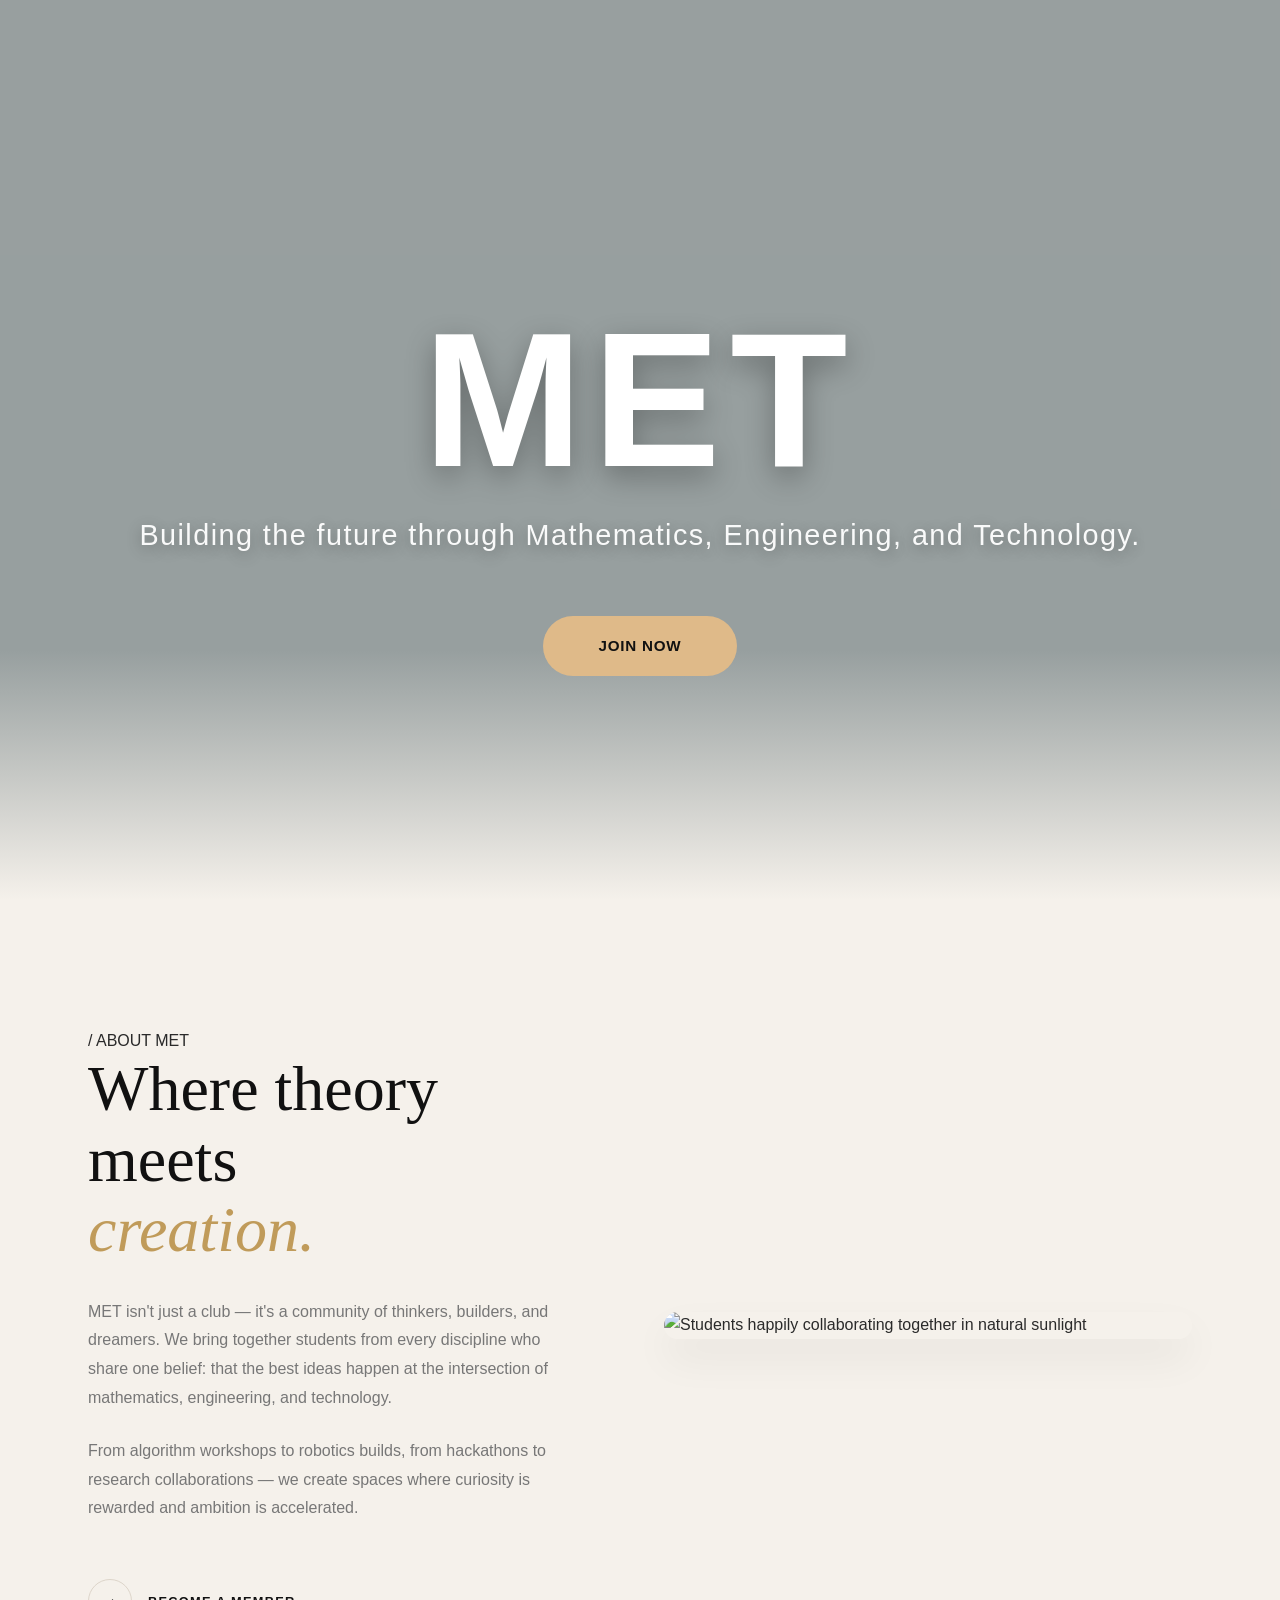
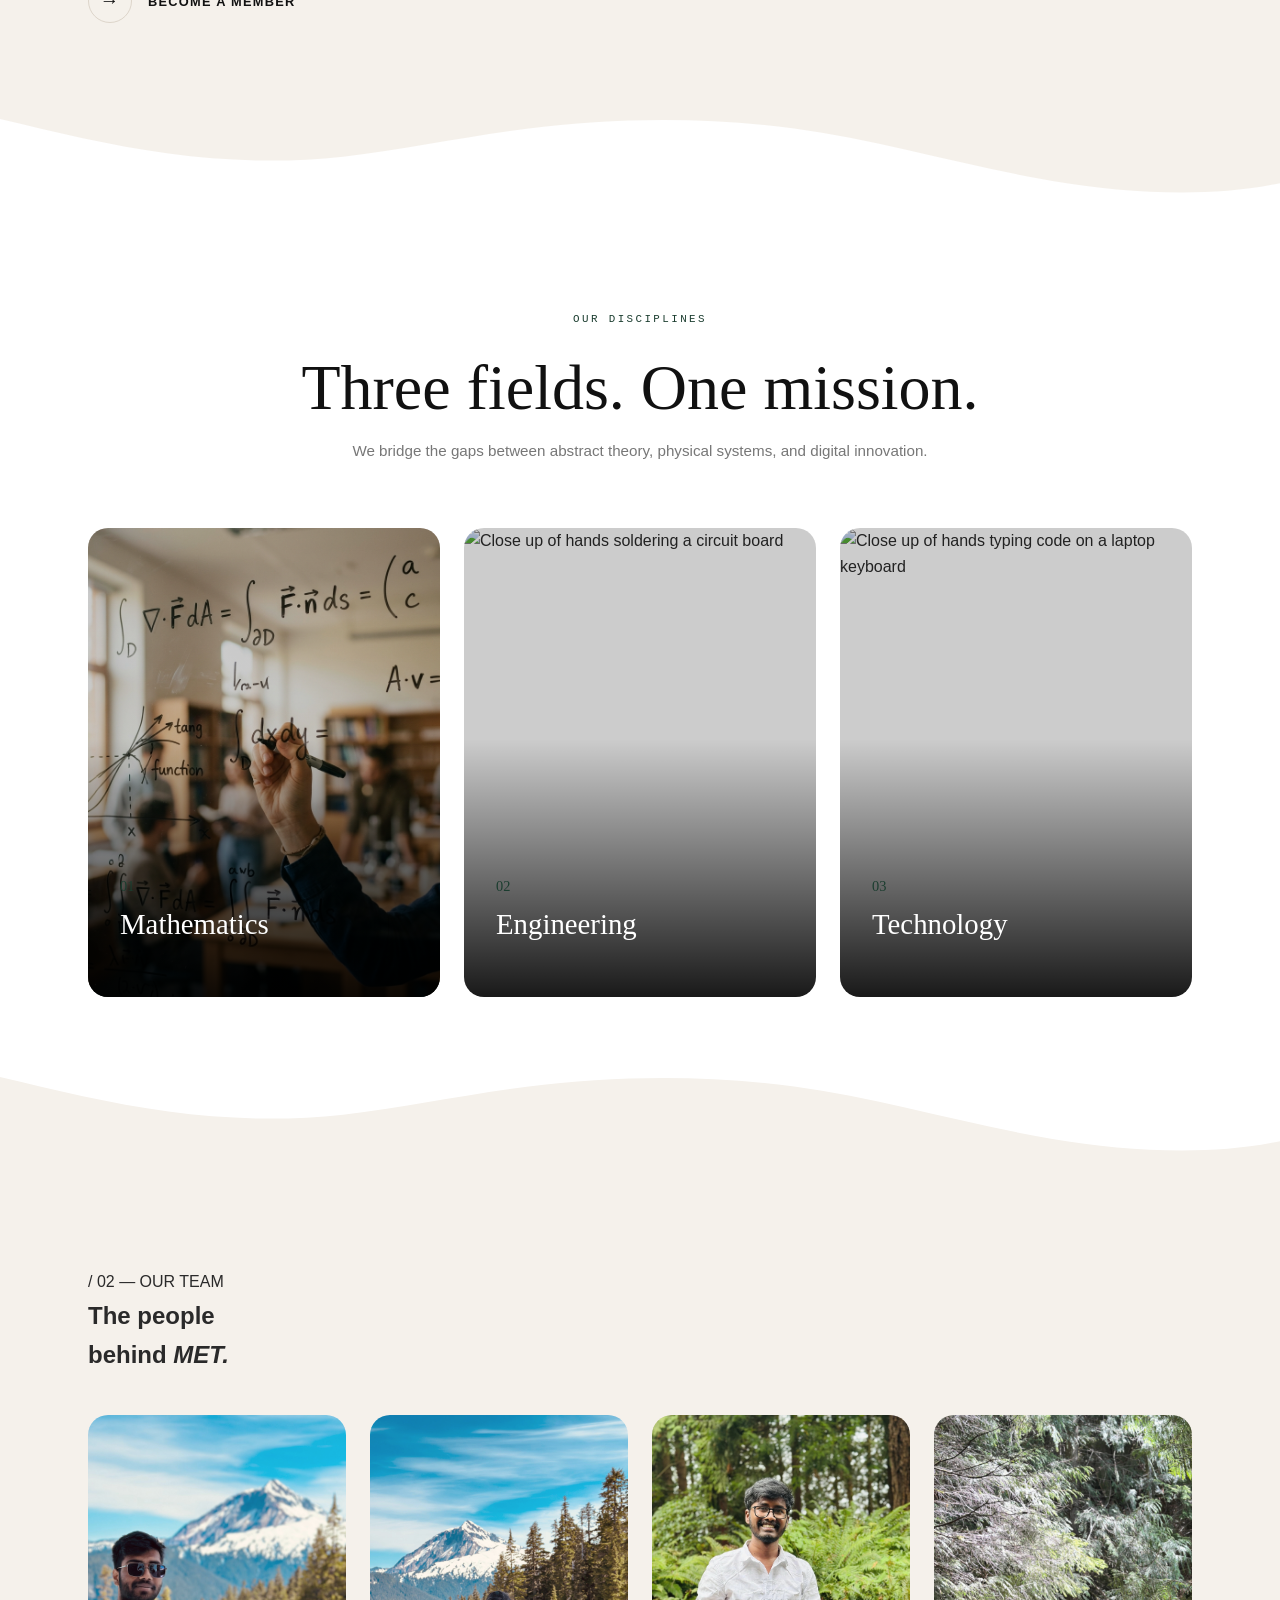
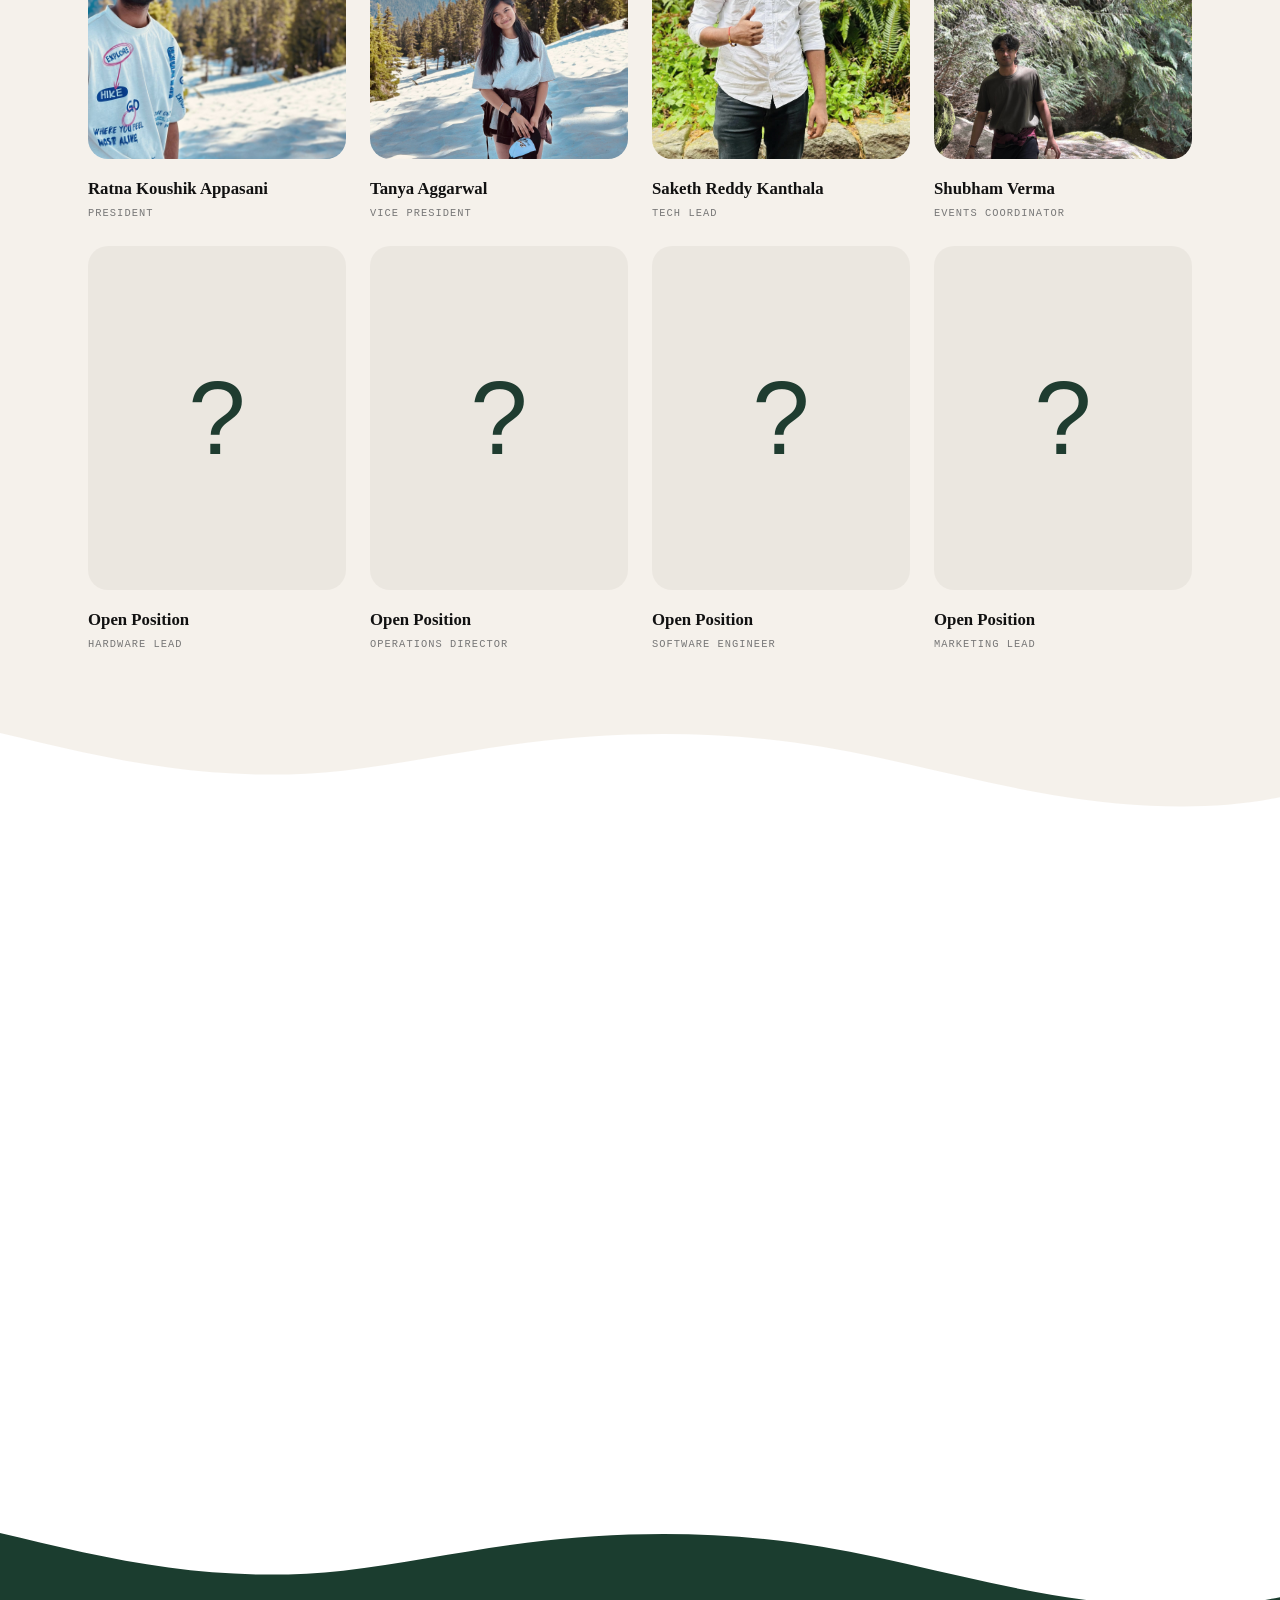
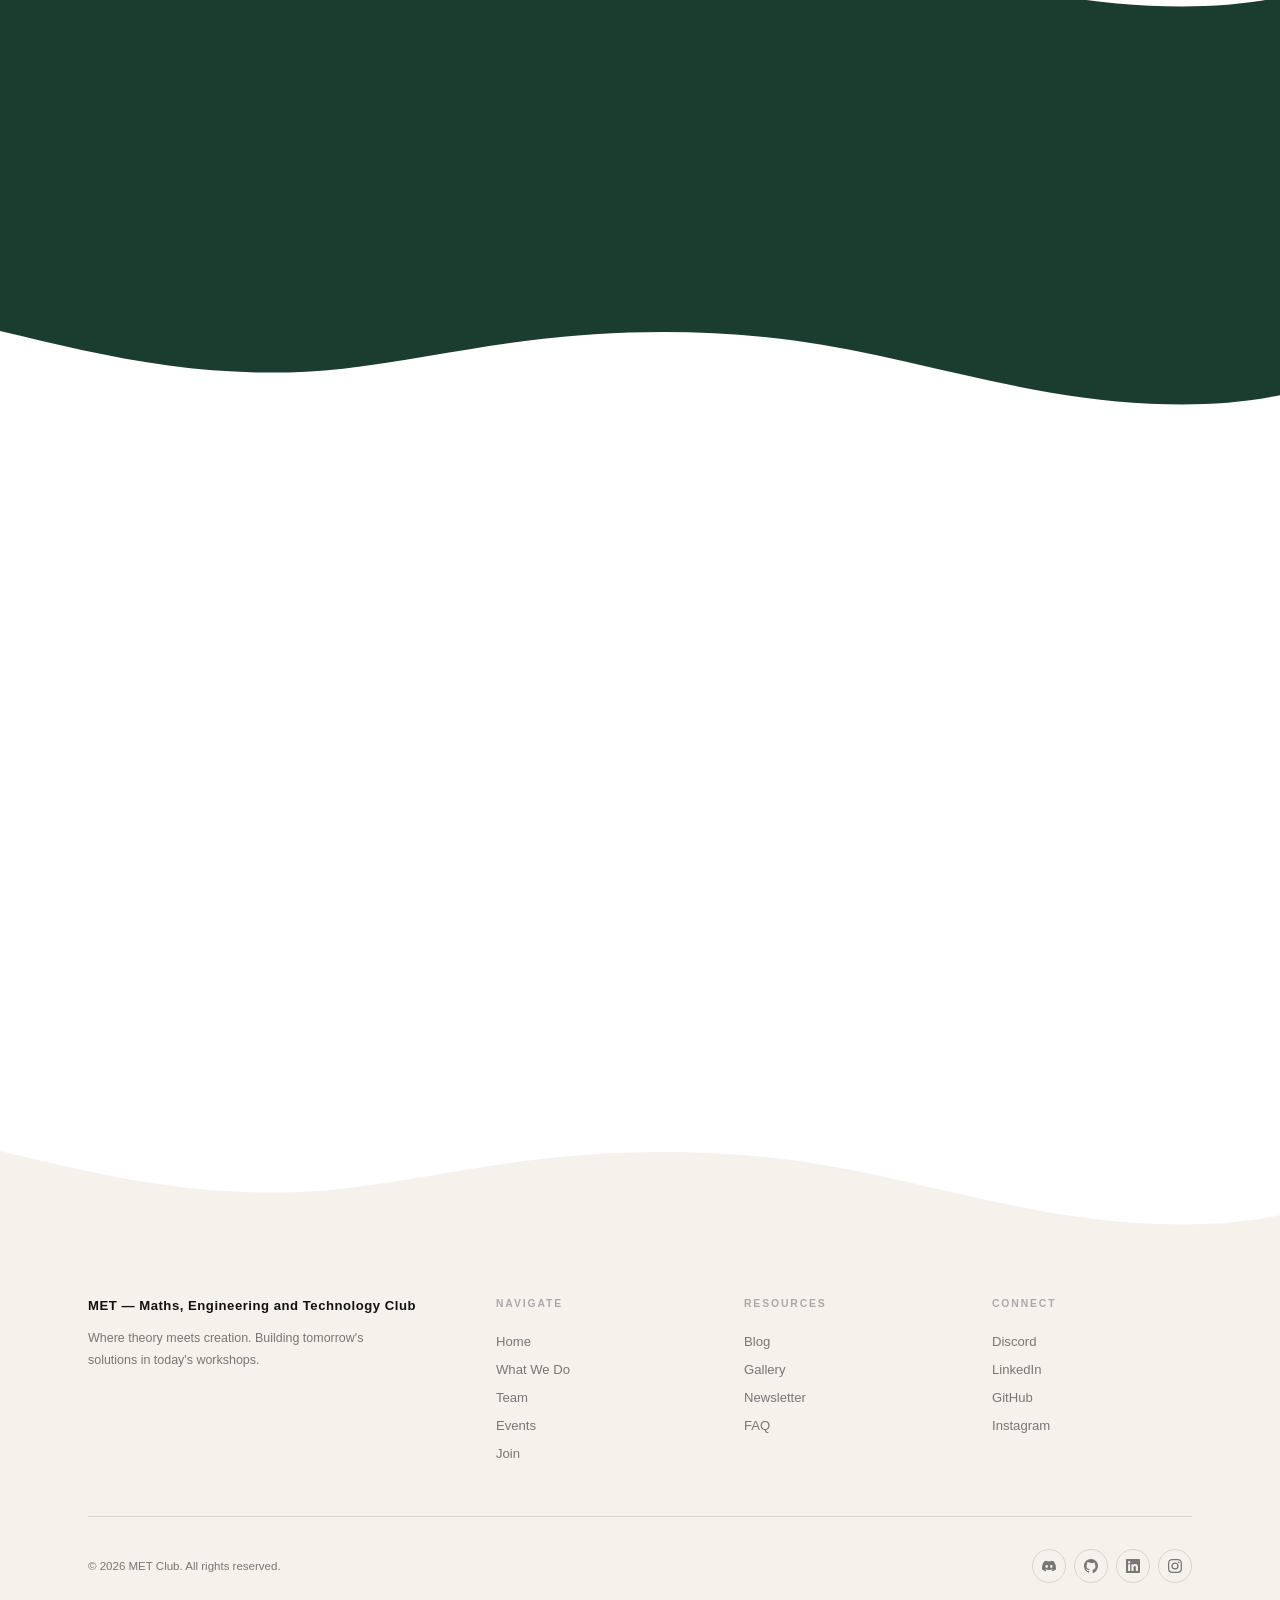
==== index.html @ 91cd54a9 "Initial commit: MET website static code" ====
<!DOCTYPE html>
<html lang="en">
<head>
  <meta charset="UTF-8">
  <meta name="viewport" content="width=device-width, initial-scale=1.0">
  <title>MET — Maths, Engineering and Technology Club</title>
  <meta name="description" content="MET Club — where mathematics, engineering, and technology come together. Join workshops, build projects, and learn with a community of curious minds.">
  <meta http-equiv="Content-Security-Policy" content="default-src 'self'; img-src 'self' data: https://images.unsplash.com; media-src 'self' https://assets.mixkit.co; style-src 'self' 'unsafe-inline' https://fonts.googleapis.com; font-src 'self' https://fonts.gstatic.com; script-src 'self'; frame-src 'self' https://player.vimeo.com;">
  <meta name="theme-color" content="#f5f1eb">
  <link rel="icon" type="image/svg+xml" href="data:image/svg+xml,%3Csvg xmlns='http://www.w3.org/2000/svg' viewBox='0 0 100 100'%3E%3Ctext y='.9em' font-size='90'%3E◈%3C/text%3E%3C/svg%3E">
  <link rel="stylesheet" href="index.css">
  <script src="config.js"></script>
</head>
<body>

  <!-- 
    ════════════════════════════════════════════════════════════════
    NAVBAR SECTION
    This navigation bar sticks to the top of the screen. 
    It starts transparent and gets a solid background on scroll (handled in script.js).
    The 'hamburger' icon is used for the mobile slide-out menu.
    ════════════════════════════════════════════════════════════════ 
  -->
  <nav class="nav" id="navbar">
    <div class="container">
      <a href="#hero" class="nav-brand">MET</a>
      <div class="nav-right">
        <div class="nav-links" id="nav-links">
          <a href="#about" class="nav-link">ABOUT</a>
          <a href="#what-we-do" class="nav-link">DISCIPLINES</a>
          <a href="showcase.html" class="nav-link">PROJECTS</a>
          <a href="#team" class="nav-link">TEAM</a>
          <a href="#events" class="nav-link">EVENTS</a>
          <a href="#contact" class="nav-link">CONTACT</a>
        </div>
        <a href="#join" class="nav-join">JOIN MET</a>
        <div class="nav-hamburger" id="hamburger">
          <span></span><span></span><span></span>
        </div>
      </div>
    </div>
  </nav>

  <!-- 
    ════════════════════════════════════════════════════════════════
    HERO SECTION (Ocean Theme)
    This is the top banner of the website.
    It uses an HTML5 <video> tag to play a looping, muted background video.
    The text is centered using CSS Flexbox.
    ════════════════════════════════════════════════════════════════ 
  -->
  <section class="hero-ocean" id="hero">
    <div class="hero-ocean-bg">
      <video autoplay loop muted playsinline class="hero-video-bg" poster="https://images.unsplash.com/photo-1505118380757-91f5f5632de0?ixlib=rb-4.0.3&auto=format&fit=crop&w=1920&q=80">
        <source src="10540776-uhd_2560_1440_30fps.mp4" type="video/mp4">
      </video>
      <div class="hero-ocean-overlay"></div>
    </div>
    
    <div class="container hero-ocean-content">
      <div class="hero-ocean-center reveal">
        <h1 class="hero-ocean-title">MET</h1>
        <p class="hero-ocean-subtitle">Building the future through Mathematics, Engineering, and Technology.</p>
        <a href="#contact" class="hero-ocean-btn">Join Now</a>
      </div>
      
    </div>
  </section>

  <!-- 
    ════════════════════════════════════════════════════════════════
    ABOUT SECTION
    A simple two-column layout (Text on left, Image on right).
    The '.reveal' classes trigger the fade-in animation when scrolling.
    ════════════════════════════════════════════════════════════════ 
  -->
  <section class="about" id="about">
    <div class="container">
      <div class="about-grid">
        <div class="about-content reveal-left">
          <p class="section-label">/ ABOUT MET</p>
          <h2 class="about-title">Where theory meets<br><em>creation.</em></h2>
          <p class="about-text">MET isn't just a club — it's a community of thinkers, builders, and dreamers. We bring together students from every discipline who share one belief: that the best ideas happen at the intersection of mathematics, engineering, and technology.</p>
          <p class="about-text">From algorithm workshops to robotics builds, from hackathons to research collaborations — we create spaces where curiosity is rewarded and ambition is accelerated.</p>
          <a href="#contact" class="about-link">
            <span class="about-link-icon">→</span>
            BECOME A MEMBER
          </a>
        </div>
        <div class="about-image reveal-right">
          <img src="https://images.unsplash.com/photo-1522202176988-66273c2fd55f?auto=format&fit=crop&w=1000&q=80" alt="Students happily collaborating together in natural sunlight">
        </div>
      </div>
    </div>

    <!-- Wave Transition to next section -->
    <div class="about-wave" style="position: absolute; bottom: 0; left: 0; width: 100%; overflow: hidden; line-height: 0;">
      <svg data-name="Layer 1" xmlns="http://www.w3.org/2000/svg" viewBox="0 0 1200 120" preserveAspectRatio="none" style="position: relative; display: block; width: calc(100% + 1.3px); height: 80px;">
          <path d="M321.39,56.44c58-10.79,114.16-30.13,172-41.86,82.39-16.72,168.19-17.73,250.45-.39C823.78,31,906.67,72,985.66,92.83c70.05,18.48,146.53,26.09,214.34,3V120H0V0C50.62,19.34,103.74,40.17,157.81,51.81,211.89,63.44,266.37,66.15,321.39,56.44Z" fill="#ffffff"></path>
      </svg>
    </div>
  </section>

  <!-- 
    ════════════════════════════════════════════════════════════════
    DISCIPLINES SECTION
    This section uses a CSS Grid (.disciplines-grid) to display 3 cards.
    Each card has a hover effect that reveals text and tags over the image.
    ════════════════════════════════════════════════════════════════ 
  -->
  <section class="disciplines" id="what-we-do">
    <div class="container">
      <div class="disciplines-header reveal">
        <p class="disciplines-label">OUR DISCIPLINES</p>
        <h2 class="disciplines-title">Three fields. One mission.</h2>
        <p class="disciplines-subtitle">We bridge the gaps between abstract theory, physical systems, and digital innovation.</p>
      </div>

      <div class="disciplines-grid">
        <!-- Mathematics -->
        <div class="discipline-card reveal" style="transition-delay:0.1s">
          <img src="assets/images/pillar-math.png" alt="Mathematical equations on glass whiteboard">
          <div class="discipline-overlay">
            <span class="discipline-number">01</span>
            <h3 class="discipline-name">Mathematics</h3>
            <p class="discipline-desc">From abstract theory to applied problem-solving. We explore proofs, algorithms, cryptography, and the elegant structures beneath everything.</p>
            <div class="discipline-tags">
              <span class="discipline-tag">Algorithms</span>
              <span class="discipline-tag">Statistics</span>
              <span class="discipline-tag">Cryptography</span>
              <span class="discipline-tag">Optimization</span>
            </div>
          </div>
        </div>

        <!-- Engineering -->
        <div class="discipline-card reveal" style="transition-delay:0.2s">
          <img src="https://images.unsplash.com/photo-1504917595217-d4dc5ebe6122?auto=format&fit=crop&w=600&q=80" alt="Close up of hands soldering a circuit board">
          <div class="discipline-overlay">
            <span class="discipline-number">02</span>
            <h3 class="discipline-name">Engineering</h3>
            <p class="discipline-desc">Designing, building, and testing real-world systems. From circuits to structures to autonomous robots — we make ideas physical.</p>
            <div class="discipline-tags">
              <span class="discipline-tag">Robotics</span>
              <span class="discipline-tag">CAD</span>
              <span class="discipline-tag">IoT</span>
              <span class="discipline-tag">3D Printing</span>
            </div>
          </div>
        </div>

        <!-- Technology -->
        <div class="discipline-card reveal" style="transition-delay:0.3s">
          <img src="https://images.unsplash.com/photo-1555066931-4365d14bab8c?auto=format&fit=crop&w=600&q=80" alt="Close up of hands typing code on a laptop keyboard">
          <div class="discipline-overlay">
            <span class="discipline-number">03</span>
            <h3 class="discipline-name">Technology</h3>
            <p class="discipline-desc">The digital frontier. Web development, AI, cloud computing, cybersecurity — we write the code that shapes the future.</p>
            <div class="discipline-tags">
              <span class="discipline-tag">AI / ML</span>
              <span class="discipline-tag">Web Dev</span>
              <span class="discipline-tag">Cloud</span>
              <span class="discipline-tag">Security</span>
            </div>
          </div>
        </div>
      </div>

    </div>
    
    <!-- Ocean Wave Transition to next section -->
    <div class="disciplines-wave" style="position: absolute; bottom: 0; left: 0; width: 100%; overflow: hidden; line-height: 0;">
      <svg data-name="Layer 1" xmlns="http://www.w3.org/2000/svg" viewBox="0 0 1200 120" preserveAspectRatio="none" style="position: relative; display: block; width: calc(100% + 1.3px); height: 80px;">
          <path d="M321.39,56.44c58-10.79,114.16-30.13,172-41.86,82.39-16.72,168.19-17.73,250.45-.39C823.78,31,906.67,72,985.66,92.83c70.05,18.48,146.53,26.09,214.34,3V120H0V0C50.62,19.34,103.74,40.17,157.81,51.81,211.89,63.44,266.37,66.15,321.39,56.44Z" fill="#f5f1eb"></path>
      </svg>
    </div>
  </section>

  <!-- 
    ════════════════════════════════════════════════════════════════
    TEAM SECTION (DYNAMIC CONTENT)
    IMPORTANT: The team member cards are NOT hardcoded here!
    The <div id="dynamic-team"> is intentionally left empty.
    When the page loads, script.js reads data from config.js and 
    automatically builds and injects the team cards here.
    To edit the team, ONLY edit config.js!
    ════════════════════════════════════════════════════════════════ 
  -->
  <section class="team" id="team">
    <div class="container">
      <p class="section-label reveal">/ 02 — OUR TEAM</p>
      <h2 class="section-heading reveal">The people<br>behind <em>MET.</em></h2>

      <div class="team-grid" id="dynamic-team">
        <!-- Injected via config.js -->
      </div>
    </div>

    <!-- Wave Transition to next section -->
    <div class="team-wave" style="position: absolute; bottom: 0; left: 0; width: 100%; overflow: hidden; line-height: 0;">
      <svg data-name="Layer 1" xmlns="http://www.w3.org/2000/svg" viewBox="0 0 1200 120" preserveAspectRatio="none" style="position: relative; display: block; width: calc(100% + 1.3px); height: 80px;">
          <path d="M321.39,56.44c58-10.79,114.16-30.13,172-41.86,82.39-16.72,168.19-17.73,250.45-.39C823.78,31,906.67,72,985.66,92.83c70.05,18.48,146.53,26.09,214.34,3V120H0V0C50.62,19.34,103.74,40.17,157.81,51.81,211.89,63.44,266.37,66.15,321.39,56.44Z" fill="#ffffff"></path>
      </svg>
    </div>
  </section>

  <!-- 
    ════════════════════════════════════════════════════════════════
    EVENTS CALENDAR (DYNAMIC CONTENT)
    Similar to the Team section, this timetable is dynamically populated.
    script.js reads the 'events' array from config.js and injects 
    the upcoming schedule into the <div id="dynamic-events"> container.
    ════════════════════════════════════════════════════════════════ 
  -->
  <section class="events" id="events">
    <div class="container">
      <p class="section-label reveal" style="text-align:center;">/ 03 — EVENTS</p>
      <h2 class="events-heading reveal">On the calendar.</h2>

      <div class="timetable reveal" id="dynamic-events">
        <!-- Injected via config.js -->
      </div>
    </div>

    <!-- Wave Transition to next section -->
    <div class="events-wave" style="position: absolute; bottom: 0; left: 0; width: 100%; overflow: hidden; line-height: 0;">
      <svg data-name="Layer 1" xmlns="http://www.w3.org/2000/svg" viewBox="0 0 1200 120" preserveAspectRatio="none" style="position: relative; display: block; width: calc(100% + 1.3px); height: 80px;">
          <path d="M321.39,56.44c58-10.79,114.16-30.13,172-41.86,82.39-16.72,168.19-17.73,250.45-.39C823.78,31,906.67,72,985.66,92.83c70.05,18.48,146.53,26.09,214.34,3V120H0V0C50.62,19.34,103.74,40.17,157.81,51.81,211.89,63.44,266.37,66.15,321.39,56.44Z" fill="#1b3d2f"></path>
      </svg>
    </div>
  </section>

  <!-- 
    ════════════════════════════════════════════════════════════════
    CALL TO ACTION (CTA) BAND
    A simple, high-contrast banner to grab attention and drive 
    users towards the contact/join form below.
    ════════════════════════════════════════════════════════════════ 
  -->
  <section class="cta-band" id="cta-band">
    <div class="container">
      <p class="cta-band-quote reveal">"The best way to learn<br>is to <em>build.</em>"</p>
      <a href="#join" class="cta-band-btn reveal">Join the club</a>
    </div>

    <!-- Wave Transition to next section -->
    <div class="cta-wave" style="position: absolute; bottom: 0; left: 0; width: 100%; overflow: hidden; line-height: 0;">
      <svg data-name="Layer 1" xmlns="http://www.w3.org/2000/svg" viewBox="0 0 1200 120" preserveAspectRatio="none" style="position: relative; display: block; width: calc(100% + 1.3px); height: 80px;">
          <path d="M321.39,56.44c58-10.79,114.16-30.13,172-41.86,82.39-16.72,168.19-17.73,250.45-.39C823.78,31,906.67,72,985.66,92.83c70.05,18.48,146.53,26.09,214.34,3V120H0V0C50.62,19.34,103.74,40.17,157.81,51.81,211.89,63.44,266.37,66.15,321.39,56.44Z" fill="#ffffff"></path>
      </svg>
    </div>
  </section>

  <!-- 
    ════════════════════════════════════════════════════════════════
    CONNECT / CONTACT FORM
    A split layout with contact info on the left and a form on the right.
    The form submission is intercepted by JavaScript (in script.js) to 
    prevent page reload and show a nice "Success" message instead.
    ════════════════════════════════════════════════════════════════ 
  -->
  <section class="connect" id="contact">
    <div class="container">
      <div class="connect-grid">
        <div class="reveal-left">
          <p class="section-label">/ 04 — CONNECT</p>
          <h2 class="connect-heading">Get involved.</h2>
          <p class="connect-text">Whether you want to join the club, showcase a project, or just say hi — this is the place. Drop us a message and we'll get back to you.</p>
          
          <div class="connect-list">
            <div class="connect-item">
              <span class="connect-icon">📧</span>
              <span class="connect-item-label">Email</span>
              <span class="connect-item-value"><a href="mailto:contact@metclub.org">contact@metclub.org</a></span>
            </div>
            <div class="connect-item">
              <span class="connect-icon">📍</span>
              <span class="connect-item-label">Visit</span>
              <span class="connect-item-value">Room 201, Engineering Building</span>
            </div>
            <div class="connect-item">
              <span class="connect-icon">💬</span>
              <span class="connect-item-label">Discord</span>
              <span class="connect-item-value"><a href="#">discord.gg/metclub</a></span>
            </div>
          </div>
        </div>

        <div class="form-card reveal-right" id="connect-form-container">
          <form id="connect-form" novalidate>
            <div class="form-row">
              <div class="form-group">
                <label for="connect-firstname" class="form-label">First Name</label>
                <input type="text" id="connect-firstname" class="form-input" placeholder="Jane" required>
              </div>
              <div class="form-group">
                <label for="connect-lastname" class="form-label">Last Name</label>
                <input type="text" id="connect-lastname" class="form-input" placeholder="Doe" required>
              </div>
            </div>
            <div class="form-group">
              <label for="connect-email" class="form-label">Email</label>
              <input type="email" id="connect-email" class="form-input" placeholder="jane@university.edu" required>
            </div>
            <div class="form-group">
              <label for="connect-purpose" class="form-label">What are you looking for?</label>
              <select id="connect-purpose" class="form-select" required>
                <option value="" disabled selected>Select an option</option>
                <option>I want to join the club</option>
                <option>I have a general question</option>
                <option>I want to showcase a project</option>
                <option>I want to present my skills / portfolio</option>
                <option>Inquiry about Hackathons / Events</option>
                <option>Other</option>
              </select>
            </div>
            <div class="form-group">
              <label for="connect-message" class="form-label">Message / Details</label>
              <textarea id="connect-message" class="form-textarea" placeholder="Tell us more..."></textarea>
            </div>
            <button type="submit" class="form-submit" id="connect-submit-btn">Send Message</button>
          </form>
          <div class="form-success" id="connect-success">
            <div class="form-success-icon">✅</div>
            <h3>Message received.</h3>
            <p>We'll get back to you soon.</p>
          </div>
        </div>
      </div>
    </div>

    <!-- Wave Transition to next section -->
    <div class="connect-wave" style="position: absolute; bottom: 0; left: 0; width: 100%; overflow: hidden; line-height: 0;">
      <svg data-name="Layer 1" xmlns="http://www.w3.org/2000/svg" viewBox="0 0 1200 120" preserveAspectRatio="none" style="position: relative; display: block; width: calc(100% + 1.3px); height: 80px;">
          <path d="M321.39,56.44c58-10.79,114.16-30.13,172-41.86,82.39-16.72,168.19-17.73,250.45-.39C823.78,31,906.67,72,985.66,92.83c70.05,18.48,146.53,26.09,214.34,3V120H0V0C50.62,19.34,103.74,40.17,157.81,51.81,211.89,63.44,266.37,66.15,321.39,56.44Z" fill="#f5f1eb"></path>
      </svg>
    </div>
  </section>

  <!-- 
    ════════════════════════════════════════════════════════════════
    FOOTER SECTION
    The bottom of the page, containing navigation links, resources, 
    social media icons (SVG), and the copyright notice. 
    The copyright year is auto-updated by script.js.
    ════════════════════════════════════════════════════════════════ 
  -->
  <footer class="footer">
    <div class="container">
      <div class="footer-top">
        <div>
          <p class="footer-brand-name">MET — Maths, Engineering and Technology Club</p>
          <p class="footer-brand-desc">Where theory meets creation. Building tomorrow's solutions in today's workshops.</p>
        </div>
        <div class="footer-col">
          <h4>Navigate</h4>
          <a href="#hero">Home</a>
          <a href="#what-we-do">What We Do</a>
          <a href="#team">Team</a>
          <a href="#events">Events</a>
          <a href="#join">Join</a>
        </div>
        <div class="footer-col">
          <h4>Resources</h4>
          <a href="#">Blog</a>
          <a href="#">Gallery</a>
          <a href="#">Newsletter</a>
          <a href="#">FAQ</a>
        </div>
        <div class="footer-col">
          <h4>Connect</h4>
          <a href="#">Discord</a>
          <a href="#">LinkedIn</a>
          <a href="#">GitHub</a>
          <a href="#">Instagram</a>
        </div>
      </div>
      <div class="footer-bottom">
        <span>© <span id="year"></span> MET Club. All rights reserved.</span>
        <div class="footer-socials">
          <a href="#" class="footer-social" aria-label="Discord"><svg width="14" height="14" viewBox="0 0 24 24" fill="currentColor"><path d="M20.317 4.37a19.79 19.79 0 00-4.885-1.515.074.074 0 00-.079.037c-.21.375-.444.865-.608 1.25a18.27 18.27 0 00-5.487 0 12.64 12.64 0 00-.618-1.25.077.077 0 00-.079-.037A19.74 19.74 0 003.677 4.37a.07.07 0 00-.032.028C.533 9.046-.32 13.58.099 18.058a.082.082 0 00.031.056 19.9 19.9 0 005.993 3.03.078.078 0 00.084-.028c.462-.63.873-1.295 1.226-1.994a.076.076 0 00-.041-.106 13.1 13.1 0 01-1.872-.892.077.077 0 01-.008-.128c.126-.094.252-.192.372-.291a.074.074 0 01.078-.01c3.928 1.793 8.18 1.793 12.062 0a.074.074 0 01.078.01c.12.099.246.197.373.291a.077.077 0 01-.006.128 12.3 12.3 0 01-1.873.891.076.076 0 00-.041.107c.36.698.772 1.363 1.225 1.993a.076.076 0 00.084.028 19.84 19.84 0 006.002-3.03.077.077 0 00.031-.055c.5-5.177-.838-9.674-3.549-13.66a.061.061 0 00-.031-.03zM8.02 15.33c-1.183 0-2.157-1.086-2.157-2.419s.955-2.419 2.157-2.419c1.21 0 2.176 1.096 2.157 2.42 0 1.332-.956 2.418-2.157 2.418zm7.975 0c-1.183 0-2.157-1.086-2.157-2.419s.955-2.419 2.157-2.419c1.21 0 2.176 1.096 2.157 2.42 0 1.332-.946 2.418-2.157 2.418z"/></svg></a>
          <a href="#" class="footer-social" aria-label="GitHub"><svg width="14" height="14" viewBox="0 0 24 24" fill="currentColor"><path d="M12 0c-6.626 0-12 5.373-12 12 0 5.302 3.438 9.8 8.207 11.387.599.111.793-.261.793-.577v-2.234c-3.338.726-4.033-1.416-4.033-1.416-.546-1.387-1.333-1.756-1.333-1.756-1.089-.745.083-.729.083-.729 1.205.084 1.839 1.237 1.839 1.237 1.07 1.834 2.807 1.304 3.492.997.107-.775.418-1.305.762-1.604-2.665-.305-5.467-1.334-5.467-5.931 0-1.311.469-2.381 1.236-3.221-.124-.303-.535-1.524.117-3.176 0 0 1.008-.322 3.301 1.23A11.95 11.95 0 0112 6.844c1.02.005 2.047.138 3.006.404 2.291-1.552 3.297-1.23 3.297-1.23.653 1.653.242 2.874.118 3.176.77.84 1.235 1.911 1.235 3.221 0 4.609-2.807 5.624-5.479 5.921.43.372.823 1.102.823 2.222v3.293c0 .319.192.694.801.576C20.566 21.797 24 17.3 24 12c0-6.627-5.373-12-12-12z"/></svg></a>
          <a href="#" class="footer-social" aria-label="LinkedIn"><svg width="14" height="14" viewBox="0 0 24 24" fill="currentColor"><path d="M20.447 20.452h-3.554v-5.569c0-1.328-.027-3.037-1.852-3.037-1.853 0-2.136 1.445-2.136 2.939v5.667H9.351V9h3.414v1.561h.046c.477-.9 1.637-1.85 3.37-1.85 3.601 0 4.267 2.37 4.267 5.455v6.286zM5.337 7.433a2.064 2.064 0 110-4.128 2.064 2.064 0 010 4.128zm1.782 13.019H3.555V9h3.564v11.452zM22.225 0H1.771C.792 0 0 .774 0 1.729v20.542C0 23.227.792 24 1.771 24h20.451C23.2 24 24 23.227 24 22.271V1.729C24 .774 23.2 0 22.222 0h.003z"/></svg></a>
          <a href="#" class="footer-social" aria-label="Instagram"><svg width="14" height="14" viewBox="0 0 24 24" fill="currentColor"><path d="M12 2.163c3.204 0 3.584.012 4.85.07 3.252.148 4.771 1.691 4.919 4.919.058 1.265.069 1.645.069 4.849 0 3.205-.012 3.584-.069 4.849-.149 3.225-1.664 4.771-4.919 4.919-1.266.058-1.644.07-4.85.07-3.204 0-3.584-.012-4.849-.07-3.26-.149-4.771-1.699-4.919-4.92-.058-1.265-.07-1.644-.07-4.849 0-3.204.013-3.583.07-4.849.149-3.227 1.664-4.771 4.919-4.919 1.266-.057 1.645-.069 4.849-.069zm0-2.163c-3.259 0-3.667.014-4.947.072-4.358.2-6.78 2.618-6.98 6.98-.059 1.281-.073 1.689-.073 4.948 0 3.259.014 3.668.072 4.948.2 4.358 2.618 6.78 6.98 6.98 1.281.058 1.689.072 4.948.072 3.259 0 3.668-.014 4.948-.072 4.354-.2 6.782-2.618 6.979-6.98.059-1.28.073-1.689.073-4.948 0-3.259-.014-3.667-.072-4.947-.196-4.354-2.617-6.78-6.979-6.98-1.281-.059-1.69-.073-4.949-.073zm0 5.838a6.162 6.162 0 100 12.324 6.162 6.162 0 000-12.324zM12 16a4 4 0 110-8 4 4 0 010 8zm6.406-11.845a1.44 1.44 0 100 2.881 1.44 1.44 0 000-2.881z"/></svg></a>
        </div>
      </div>
    </div>
  </footer>

  <script src="script.js"></script>
</body>
</html>
---- index.css ----
/* ============================================================
   MET CLUB — Final Design System
   Cream · Forest Green · Big Serif · Lots of Air
   ============================================================ */

@import url('https://fonts.googleapis.com/css2?family=DM+Serif+Display:ital@0;1&family=Inter:wght@300;400;500;600;700&family=JetBrains+Mono:wght@400;500&display=swap');

/* ── Tokens ────────────────────────────────────────────────── */
/* 
   These CSS variables (custom properties) control the global design system.
   If you want to change a primary color, font, or spacing across the ENTIRE website,
   you only need to change it here! 
*/
:root {
  /* COLORS */
  --cream: #f5f1eb;         /* Main light background color */
  --cream-dark: #ece7df;    /* Slightly darker cream for subtle contrasts */
  --white: #ffffff;         /* Pure white for cards and form fields */
  --green: #1b3d2f;         /* Deep forest green for main headers and dark sections */
  --green-light: #2a5c45;   /* Hover state for buttons */
  --green-tag: #1b6b42;     /* Bright green for text tags */
  --green-tag-bg: #dceee4;  /* Light green background for text tags */
  --black: #111111;         /* Off-black for deepest contrast */
  --text: #2a2a2a;          /* Main paragraph text color (softer than black) */
  --text-muted: #777777;    /* Used for subtitles and meta text */
  --text-light: #aaaaaa;    /* Used for placeholder text or footer text */
  --border: #ddd5ca;        /* Color used for all section dividers and input borders */
  --gold: #C09B5A;          /* Accent color used for highlighting special elements */

  /* TYPOGRAPHY */
  /* If you want to swap out the fonts, update the Google Fonts import above and change these */
  --font-serif: 'DM Serif Display', Georgia, 'Times New Roman', serif;
  --font-sans: 'Inter', -apple-system, BlinkMacSystemFont, sans-serif;
  --font-mono: 'JetBrains Mono', 'Courier New', monospace;

  /* ANIMATION TIMINGS */
  --ease: cubic-bezier(0.4, 0, 0.2, 1); /* Smooth acceleration/deceleration */
  --t-fast: 200ms var(--ease);
  --t-base: 400ms var(--ease);
  --t-slow: 700ms var(--ease);

  /* BORDER RADII (Corners) */
  --r-sm: 8px;      /* Small rounding for form inputs */
  --r-md: 14px;     /* Medium rounding for cards */
  --r-lg: 20px;     /* Large rounding for major layout blocks */
  --r-pill: 100px;  /* Pill shape for buttons and tags */
}

/* ── Reset ─────────────────────────────────────────────────── */
*, *::before, *::after { margin: 0; padding: 0; box-sizing: border-box; }

html {
  scroll-behavior: smooth;
  scrollbar-width: thin;
  scrollbar-color: var(--green) var(--cream);
}
html::-webkit-scrollbar { width: 6px; }
html::-webkit-scrollbar-track { background: var(--cream); }
html::-webkit-scrollbar-thumb { background: var(--green); border-radius: 99px; }

body {
  font-family: var(--font-sans);
  background: var(--cream);
  color: var(--text);
  line-height: 1.65;
  overflow-x: hidden;
  -webkit-font-smoothing: antialiased;
}

a { text-decoration: none; color: inherit; }
img { max-width: 100%; display: block; }
ul, ol { list-style: none; }
button, input, textarea, select { font-family: inherit; outline: none; border: none; }

.container {
  max-width: 1200px;
  margin: 0 auto;
  padding: 0 clamp(1.25rem, 4vw, 3rem);
}

/* ============================================================
   NAVBAR
   ============================================================ */
.nav {
  position: fixed;
  top: 0; left: 0; width: 100%;
  z-index: 100;
  padding: 1rem 0;
  transform: translateY(-100%);
  opacity: 0;
  visibility: hidden;
  transition: transform 0.4s var(--ease), opacity 0.4s var(--ease), visibility 0.4s var(--ease), background 0.3s var(--ease);
}

.nav.scrolled {
  background: rgba(17, 17, 17, 0.95);
  backdrop-filter: blur(16px);
  -webkit-backdrop-filter: blur(16px);
  border-bottom: 1px solid rgba(255,255,255,0.05);
  transform: translateY(0);
  opacity: 1;
  visibility: visible;
}

.nav .container {
  display: flex;
  align-items: center;
  justify-content: space-between;
}

.nav-brand {
  font-family: var(--font-serif);
  font-size: 1.6rem;
  font-weight: 400;
  color: var(--gold);
  letter-spacing: 0.02em;
}

.nav-right {
  display: flex;
  align-items: center;
  gap: 2.5rem;
}

.nav-links {
  display: flex;
  align-items: center;
  gap: 2rem;
}

.nav-link {
  font-size: 0.75rem;
  font-weight: 600;
  letter-spacing: 0.05em;
  color: rgba(255, 255, 255, 0.7);
  transition: color var(--t-fast);
}

.nav-link:hover { color: var(--white); }

.nav-join {
  font-size: 0.75rem;
  font-weight: 600;
  letter-spacing: 0.05em;
  color: var(--black);
  background: var(--gold);
  padding: 0.6rem 1.6rem;
  border-radius: var(--r-pill);
  transition: background var(--t-fast), transform var(--t-fast);
  cursor: pointer;
}

.nav-join:hover {
  background: #d4b06e;
  transform: translateY(-1px);
}

/* Mobile */
.nav-hamburger {
  display: none;
  flex-direction: column;
  gap: 5px;
  cursor: pointer;
  padding: 0.5rem;
}
.nav-hamburger span {
  width: 22px; height: 2px;
  background: var(--white);
  transition: var(--t-base);
}
.nav-hamburger.active span:nth-child(1) { transform: rotate(45deg) translate(5px, 5px); }
.nav-hamburger.active span:nth-child(2) { opacity: 0; }
.nav-hamburger.active span:nth-child(3) { transform: rotate(-45deg) translate(5px, -5px); }

/* ============================================================
   HERO — Ocean Style
   ============================================================ */
.hero-ocean {
  position: relative;
  min-height: 100vh;
  display: flex;
  flex-direction: column;
  justify-content: center;
  align-items: center;
  padding-top: 5rem;
  overflow: hidden;
  color: var(--white);
  text-align: center;
}

.hero-ocean::after {
  content: '';
  position: absolute;
  bottom: 0;
  left: 0;
  width: 100%;
  height: 250px;
  background: linear-gradient(to bottom, rgba(245, 241, 235, 0) 0%, rgba(245, 241, 235, 1) 100%);
  z-index: 1;
  pointer-events: none;
}

.hero-ocean-bg {
  position: absolute;
  inset: 0;
  z-index: 1;
}

.hero-ocean-bg img,
.hero-video-bg {
  width: 100%;
  height: 100%;
  object-fit: cover;
}

.hero-ocean-overlay {
  position: absolute;
  inset: 0;
  background: rgba(12, 35, 45, 0.4);
}

.hero-ocean-content {
  position: relative;
  z-index: 2;
  width: 100%;
  display: flex;
  flex-direction: column;
  height: 100%;
  flex-grow: 1;
}

.hero-ocean-center {
  margin: auto;
  display: flex;
  flex-direction: column;
  align-items: center;
}

.hero-ocean-title {
  font-family: var(--font-sans);
  font-size: clamp(6rem, 15vw, 14rem);
  font-weight: 800;
  letter-spacing: 0.05em;
  color: var(--white);
  line-height: 1;
  text-shadow: 0 10px 30px rgba(0,0,0,0.3);
  margin-bottom: 1rem;
}

.hero-ocean-subtitle {
  font-family: var(--font-sans);
  font-size: clamp(1rem, 2.5vw, 1.8rem);
  font-weight: 500;
  letter-spacing: 0.05em;
  color: rgba(255, 255, 255, 0.95);
  margin-bottom: 3.5rem;
  text-shadow: 0 4px 15px rgba(0,0,0,0.3);
}

.hero-ocean-btn {
  display: inline-flex;
  align-items: center;
  justify-content: center;
  padding: 1.1rem 3.5rem;
  background: #dfba89; /* Sandy gold */
  color: #111;
  font-weight: 700;
  font-size: 0.95rem;
  letter-spacing: 0.05em;
  text-transform: uppercase;
  border-radius: var(--r-pill);
  transition: transform var(--t-fast), background var(--t-fast);
  text-decoration: none;
}

.hero-ocean-btn:hover {
  background: #f1cf9f;
  transform: translateY(-2px);
}



/* ============================================================
   ABOUT
   ============================================================ */
.about {
  position: relative;
  padding: 8rem 0 11rem 0;
  background: var(--cream);
}

.about-grid {
  display: grid;
  grid-template-columns: 1fr 1.1fr;
  gap: 6rem;
  align-items: center;
}

.about-title {
  font-family: var(--font-serif);
  font-size: clamp(2.5rem, 5vw, 4rem);
  font-weight: 400;
  color: var(--black);
  line-height: 1.1;
  margin-bottom: 2rem;
}

.about-title em {
  font-style: italic;
  color: var(--gold);
}

.about-text {
  font-size: 1rem;
  color: var(--text-muted);
  line-height: 1.8;
  margin-bottom: 1.5rem;
}

.about-link {
  display: inline-flex;
  align-items: center;
  gap: 1rem;
  margin-top: 2rem;
  font-size: 0.8rem;
  font-weight: 700;
  letter-spacing: 0.1em;
  color: var(--black);
  text-transform: uppercase;
  transition: color var(--t-fast);
}

.about-link-icon {
  display: flex;
  align-items: center;
  justify-content: center;
  width: 44px;
  height: 44px;
  border-radius: 50%;
  border: 1px solid var(--border);
  font-weight: 400;
  font-size: 1.2rem;
  transition: background var(--t-fast), transform var(--t-fast);
}

.about-link:hover .about-link-icon {
  background: var(--white);
  transform: translateX(4px);
}

.about-image {
  border-radius: var(--r-lg);
  overflow: hidden;
  box-shadow: 0 20px 40px rgba(0,0,0,0.06);
}

.about-image img {
  width: 100%;
  height: auto;
  display: block;
}

/* ============================================================
   DISCIPLINES — Dark section, 3 image cards with hover
   ============================================================ */
.disciplines {
  position: relative;
  background: var(--white);
  padding: 7rem 0 10rem 0;
  color: var(--text);
}

.disciplines-header {
  text-align: center;
  max-width: 700px;
  margin: 0 auto 4rem;
}

.disciplines-label {
  font-family: var(--font-mono);
  font-size: 0.68rem;
  font-weight: 500;
  letter-spacing: 0.22em;
  text-transform: uppercase;
  color: var(--green);
  margin-bottom: 1.5rem;
}

.disciplines-title {
  font-family: var(--font-serif);
  font-size: clamp(2.2rem, 5vw, 4rem);
  font-weight: 400;
  color: var(--black);
  line-height: 1.1;
  margin-bottom: 1rem;
}

.disciplines-subtitle {
  font-size: 0.95rem;
  color: var(--text-muted);
  line-height: 1.6;
}

/* Grid */
.disciplines-grid {
  display: grid;
  grid-template-columns: repeat(3, 1fr);
  gap: 1.5rem;
}

.discipline-card {
  position: relative;
  border-radius: var(--r-lg);
  overflow: hidden;
  aspect-ratio: 3/4;
  cursor: pointer;
}

.discipline-card img {
  width: 100%; height: 100%;
  object-fit: cover;
  transition: transform var(--t-slow);
}

.discipline-card:hover img {
  transform: scale(1.06);
}

.discipline-overlay {
  position: absolute;
  inset: 0;
  background: linear-gradient(to top, rgba(0,0,0,0.9) 0%, rgba(0,0,0,0.2) 55%);
  display: flex;
  flex-direction: column;
  justify-content: flex-end;
  padding: 2rem;
  transition: background var(--t-base);
}

.discipline-card:hover .discipline-overlay {
  background: linear-gradient(to top, rgba(0,0,0,0.95) 0%, rgba(0,0,0,0.3) 60%);
}

.discipline-number {
  font-family: var(--font-serif);
  font-size: 0.9rem;
  color: var(--green);
  margin-bottom: 0.5rem;
}

.discipline-name {
  font-family: var(--font-serif);
  font-size: 1.8rem;
  font-weight: 400;
  color: #fff;
  margin-bottom: 0.5rem;
  line-height: 1.2;
}

.discipline-desc {
  font-size: 0.85rem;
  color: rgba(255,255,255,0.7);
  line-height: 1.6;
  max-height: 0;
  overflow: hidden;
  transition: max-height var(--t-slow), opacity var(--t-base);
  opacity: 0;
}

.discipline-card:hover .discipline-desc {
  max-height: 200px;
  opacity: 1;
}

.discipline-tags {
  display: flex;
  flex-wrap: wrap;
  gap: 0.5rem;
  margin-top: 1rem;
  max-height: 0;
  overflow: hidden;
  transition: max-height var(--t-slow), opacity var(--t-base);
  opacity: 0;
}

.discipline-card:hover .discipline-tags {
  max-height: 100px;
  opacity: 1;
}

.discipline-tag {
  font-family: var(--font-mono);
  font-size: 0.6rem;
  font-weight: 500;
  letter-spacing: 0.05em;
  text-transform: uppercase;
  padding: 0.2rem 0.6rem;
  border-radius: var(--r-pill);
  border: 1px solid rgba(42, 92, 69, 0.5);
  color: var(--green-light);
}

/* Stat strip */
.stat-strip {
  display: flex;
  align-items: center;
  justify-content: center;
  gap: 3rem;
  padding: 3.5rem 0;
  margin-top: 3.5rem;
  border-top: 1px solid var(--border);
}

.stat-strip-item {
  display: flex;
  align-items: baseline;
  gap: 0.5rem;
  text-align: center;
}

.stat-strip-value {
  font-family: var(--font-serif);
  font-size: clamp(2rem, 4vw, 3rem);
  color: var(--green);
  line-height: 1;
}

.stat-strip-label {
  font-size: 0.85rem;
  color: var(--text-muted);
}

.stat-strip-dot {
  width: 4px;
  height: 4px;
  border-radius: 50%;
  background: var(--border);
  flex-shrink: 0;
}

/* ============================================================
   TEAM — Clean grid with photos
   ============================================================ */
.team {
  position: relative;
  padding: 7rem 0 10rem 0;
}

.team-grid {
  display: grid;
  grid-template-columns: repeat(4, 1fr);
  gap: 1.5rem;
  margin-top: 2.5rem;
}

.team-member {
  cursor: default;
}

.team-photo-wrap {
  position: relative;
  border-radius: var(--r-lg);
  overflow: hidden;
  aspect-ratio: 3/4;
  margin-bottom: 1rem;
}

.team-photo-wrap img {
  width: 100%; height: 100%;
  object-fit: cover;
  filter: grayscale(15%);
  transition: transform var(--t-slow), filter var(--t-base);
}

.team-member:hover .team-photo-wrap img {
  transform: scale(1.04);
  filter: grayscale(0%);
}

.team-overlay {
  position: absolute;
  inset: 0;
  background: linear-gradient(to top, rgba(0,0,0,0.4) 0%, transparent 50%);
  opacity: 0;
  transition: opacity var(--t-base);
}

.team-member:hover .team-overlay { opacity: 1; }

.team-socials {
  position: absolute;
  bottom: 0.75rem; left: 0.75rem;
  display: flex;
  gap: 0.35rem;
  opacity: 0;
  transform: translateY(8px);
  transition: opacity var(--t-base), transform var(--t-base);
}

.team-member:hover .team-socials {
  opacity: 1;
  transform: translateY(0);
}

.team-social {
  width: 30px; height: 30px;
  border-radius: 50%;
  background: rgba(255,255,255,0.2);
  backdrop-filter: blur(8px);
  display: flex;
  align-items: center;
  justify-content: center;
  color: #fff;
  transition: background var(--t-fast);
}

.team-social:hover {
  background: var(--green);
}

.team-name {
  font-family: var(--font-serif);
  font-size: 1.05rem;
  color: var(--black);
  margin-bottom: 0.15rem;
}

.team-role {
  font-family: var(--font-mono);
  font-size: 0.65rem;
  letter-spacing: 0.1em;
  text-transform: uppercase;
  color: var(--text-muted);
}

/* ============================================================
   EVENTS — Timetable style
   ============================================================ */
.events {
  position: relative;
  background: var(--white);
  padding: 7rem 0 8rem 0;
}

.events-heading {
  font-family: var(--font-serif);
  font-size: clamp(2.5rem, 5vw, 4.5rem);
  font-weight: 400;
  color: var(--black);
  text-align: center;
  margin-bottom: 3.5rem;
}

.timetable {
  max-width: 900px;
  margin: 0 auto;
}

.timetable-row {
  display: grid;
  grid-template-columns: 140px 1fr auto;
  gap: 2rem;
  align-items: center;
  padding: 1.5rem 0;
  border-top: 1px solid var(--border);
  transition: background var(--t-fast);
  cursor: default;
}

.timetable-row:last-child {
  border-bottom: 1px solid var(--border);
}

.timetable-row:hover {
  background: rgba(0,0,0,0.015);
}

.timetable-date {
  font-family: var(--font-mono);
  font-size: 0.78rem;
  color: var(--text-muted);
  letter-spacing: 0.02em;
}

.timetable-title {
  font-size: 0.95rem;
  font-weight: 600;
  color: var(--black);
}

.timetable-meta {
  font-size: 0.78rem;
  color: var(--text-muted);
  text-align: right;
  white-space: nowrap;
}

/* ============================================================
   CTA BAND — Dark forest green
   ============================================================ */
.cta-band {
  position: relative;
  background: var(--green);
  padding: 5rem 0 8rem 0;
  text-align: center;
}

.cta-band-quote {
  font-family: var(--font-serif);
  font-style: italic;
  font-size: clamp(1.5rem, 3.5vw, 2.5rem);
  color: var(--white);
  margin-bottom: 2rem;
  line-height: 1.35;
}

.cta-band-btn {
  display: inline-block;
  font-size: 0.88rem;
  font-weight: 600;
  color: var(--black);
  background: var(--cream);
  padding: 0.85rem 2.5rem;
  border-radius: var(--r-pill);
  cursor: pointer;
  transition: background var(--t-fast), transform var(--t-fast), box-shadow var(--t-fast);
}

.cta-band-btn:hover {
  background: var(--white);
  transform: translateY(-2px);
  box-shadow: 0 8px 30px rgba(0,0,0,0.15);
}

/* ============================================================
   CONNECT — Unified form for all inquiries
   ============================================================ */
.connect {
  position: relative;
  background: var(--white);
  padding: 7rem 0 10rem 0;
}

.connect-grid {
  display: grid;
  grid-template-columns: 1fr 1.1fr;
  gap: 5rem;
  align-items: start;
}

.connect-heading {
  font-family: var(--font-serif);
  font-size: clamp(2rem, 4vw, 3rem);
  font-weight: 400;
  color: var(--black);
  line-height: 1.15;
  margin-bottom: 1.25rem;
}

.connect-text {
  font-size: 0.95rem;
  color: var(--text-muted);
  line-height: 1.75;
  margin-bottom: 2.5rem;
}

.connect-list {
  display: flex;
  flex-direction: column;
  gap: 0;
}

.connect-item {
  display: flex;
  gap: 1rem;
  align-items: center;
  padding: 1.1rem 0;
  border-top: 1px solid var(--border);
}

.connect-item:last-child { border-bottom: 1px solid var(--border); }

.connect-icon {
  flex-shrink: 0;
  font-size: 1.1rem;
  width: 24px;
  text-align: center;
}

.connect-item-label {
  font-size: 0.82rem;
  font-weight: 600;
  color: var(--black);
  min-width: 60px;
}

.connect-item-value {
  font-size: 0.85rem;
  color: var(--text-muted);
}

.connect-item-value a {
  color: var(--green);
  transition: color var(--t-fast);
}

.connect-item-value a:hover { color: var(--green-light); }

/* Form card */
.form-card {
  background: var(--white);
  border: 1px solid var(--border);
  border-radius: var(--r-lg);
  padding: clamp(1.5rem, 3vw, 2.5rem);
}

.form-group { margin-bottom: 1.1rem; }

.form-label {
  display: block;
  font-size: 0.78rem;
  font-weight: 600;
  color: var(--black);
  margin-bottom: 0.4rem;
}

.form-input,
.form-select,
.form-textarea {
  width: 100%;
  padding: 0.7rem 0.9rem;
  background: var(--cream);
  border: 1px solid transparent;
  border-radius: var(--r-sm);
  color: var(--text);
  font-size: 0.88rem;
  transition: border-color var(--t-fast), box-shadow var(--t-fast);
}

.form-input:focus,
.form-select:focus,
.form-textarea:focus {
  border-color: var(--green);
  box-shadow: 0 0 0 3px rgba(27,61,47,0.08);
  background: var(--white);
}

.form-input::placeholder,
.form-textarea::placeholder { color: var(--text-light); }

.form-select {
  appearance: none;
  cursor: pointer;
  background-image: url("data:image/svg+xml,%3Csvg xmlns='http://www.w3.org/2000/svg' width='12' height='12' viewBox='0 0 12 12'%3E%3Cpath d='M6 8L1 3h10z' fill='%23999'/%3E%3C/svg%3E");
  background-repeat: no-repeat;
  background-position: right 12px center;
  padding-right: 2.5rem;
}

.form-select option { background: var(--white); }
.form-textarea { min-height: 110px; resize: vertical; }
.form-row { display: grid; grid-template-columns: 1fr 1fr; gap: 1rem; }

.form-submit {
  width: 100%;
  padding: 0.85rem;
  font-size: 0.88rem;
  font-weight: 600;
  color: var(--white);
  background: var(--green);
  border: none;
  border-radius: var(--r-sm);
  cursor: pointer;
  transition: background var(--t-fast), transform var(--t-fast);
  margin-top: 0.5rem;
}

.form-submit:hover {
  background: var(--green-light);
  transform: translateY(-1px);
}

.form-success { display: none; text-align: center; padding: 3rem 1rem; }
.form-success.show { display: block; animation: fadeUp 0.5s ease forwards; }
.form-success-icon { font-size: 2.5rem; margin-bottom: 1rem; }
.form-success h3 { font-family: var(--font-serif); font-size: 1.35rem; color: var(--black); margin-bottom: 0.5rem; }
.form-success p { font-size: 0.88rem; color: var(--text-muted); }

/* ============================================================
   FOOTER
   ============================================================ */
.footer {
  background: var(--cream);
  padding: 4rem 0 2rem;
  color: var(--text-muted);
}

.footer-top {
  display: grid;
  grid-template-columns: 1.8fr 1fr 1fr 1fr;
  gap: 3rem;
  padding-bottom: 3rem;
  border-bottom: 1px solid var(--border);
}

.footer-brand-name {
  font-family: var(--font-sans);
  font-size: 0.82rem;
  font-weight: 700;
  color: var(--black);
  letter-spacing: 0.04em;
  margin-bottom: 0.75rem;
}

.footer-brand-desc {
  font-size: 0.78rem;
  line-height: 1.7;
  max-width: 280px;
}

.footer-col h4 {
  font-size: 0.65rem;
  font-weight: 600;
  letter-spacing: 0.18em;
  text-transform: uppercase;
  color: var(--text-light);
  margin-bottom: 1rem;
}

.footer-col a {
  display: block;
  font-size: 0.82rem;
  color: var(--text-muted);
  padding: 0.2rem 0;
  transition: color var(--t-fast);
}

.footer-col a:hover { color: var(--black); }

.footer-bottom {
  display: flex;
  align-items: center;
  justify-content: space-between;
  padding-top: 2rem;
  font-size: 0.72rem;
}

.footer-socials { display: flex; gap: 0.5rem; }

.footer-social {
  width: 34px; height: 34px;
  border-radius: 50%;
  border: 1px solid var(--border);
  display: flex;
  align-items: center;
  justify-content: center;
  color: var(--text-muted);
  transition: all var(--t-fast);
}

.footer-social:hover {
  border-color: var(--text-light);
  color: var(--black);
}

/* ============================================================
   ANIMATIONS
   ============================================================ */
.reveal {
  opacity: 0; transform: translateY(40px);
  transition: opacity 0.85s var(--ease), transform 0.85s var(--ease);
}
.reveal.visible { opacity: 1; transform: translateY(0); }

.reveal-left {
  opacity: 0; transform: translateX(-40px);
  transition: opacity 0.85s var(--ease), transform 0.85s var(--ease);
}
.reveal-left.visible { opacity: 1; transform: translateX(0); }

.reveal-right {
  opacity: 0; transform: translateX(40px);
  transition: opacity 0.85s var(--ease), transform 0.85s var(--ease);
}
.reveal-right.visible { opacity: 1; transform: translateX(0); }

@keyframes fadeUp {
  from { opacity: 0; transform: translateY(16px); }
  to { opacity: 1; transform: translateY(0); }
}

/* ============================================================
   RESPONSIVE
   ============================================================ */
@media (max-width: 1024px) {
  .hero-image { width: 50%; top: 2rem; }
  .hero-title { max-width: 55%; }
  .bento { grid-template-columns: 1fr; }
  .bento-card--wide { grid-row: span 1; }
  .team-grid { grid-template-columns: repeat(2, 1fr); }
  .disciplines-grid { grid-template-columns: repeat(2, 1fr); }
  .about-grid { gap: 3rem; }
  .join-grid { grid-template-columns: 1fr; gap: 3rem; }
  .contact-grid { grid-template-columns: 1fr; gap: 3rem; }
  .connect-grid { grid-template-columns: 1fr; gap: 3rem; }
  .footer-top { grid-template-columns: 1fr 1fr; }
}

@media (max-width: 768px) {
  .nav-links {
    position: fixed;
    top: 0; right: -100%;
    width: 80%; max-width: 320px; height: 100vh;
    background: var(--cream);
    flex-direction: column;
    padding: 6rem 2rem 2rem;
    gap: 1.5rem;
    transition: right var(--t-slow);
    box-shadow: -4px 0 20px rgba(0,0,0,0.05);
  }
  .nav-links.open { right: 0; }
  .nav-hamburger { display: flex; }

  .hero { padding: 8rem 0 4rem; }
  .hero-image {
    position: relative;
    width: 100%;
    max-width: 100%;
    top: 0;
    margin-top: 2rem;
  }
  .hero-title { max-width: 100%; }

  .bento { grid-template-columns: 1fr; }
  .stat-strip { flex-direction: column; gap: 1.5rem; }
  .stat-strip-dot { display: none; }

  .about-grid { grid-template-columns: 1fr; gap: 3rem; text-align: center; }
  .about-image { margin-top: 1rem; }
  .disciplines-grid { grid-template-columns: 1fr; }

  .team-grid { grid-template-columns: 1fr 1fr; }
  .timetable-row { grid-template-columns: 1fr; gap: 0.3rem; }
  .timetable-meta { text-align: left; }

  .form-row { grid-template-columns: 1fr; }
  .footer-top { grid-template-columns: 1fr; }
  .footer-bottom { flex-direction: column; gap: 1rem; text-align: center; }
}

@media (max-width: 480px) {
  .team-grid { grid-template-columns: 1fr; }
  .nav-right { gap: 1rem; }
}
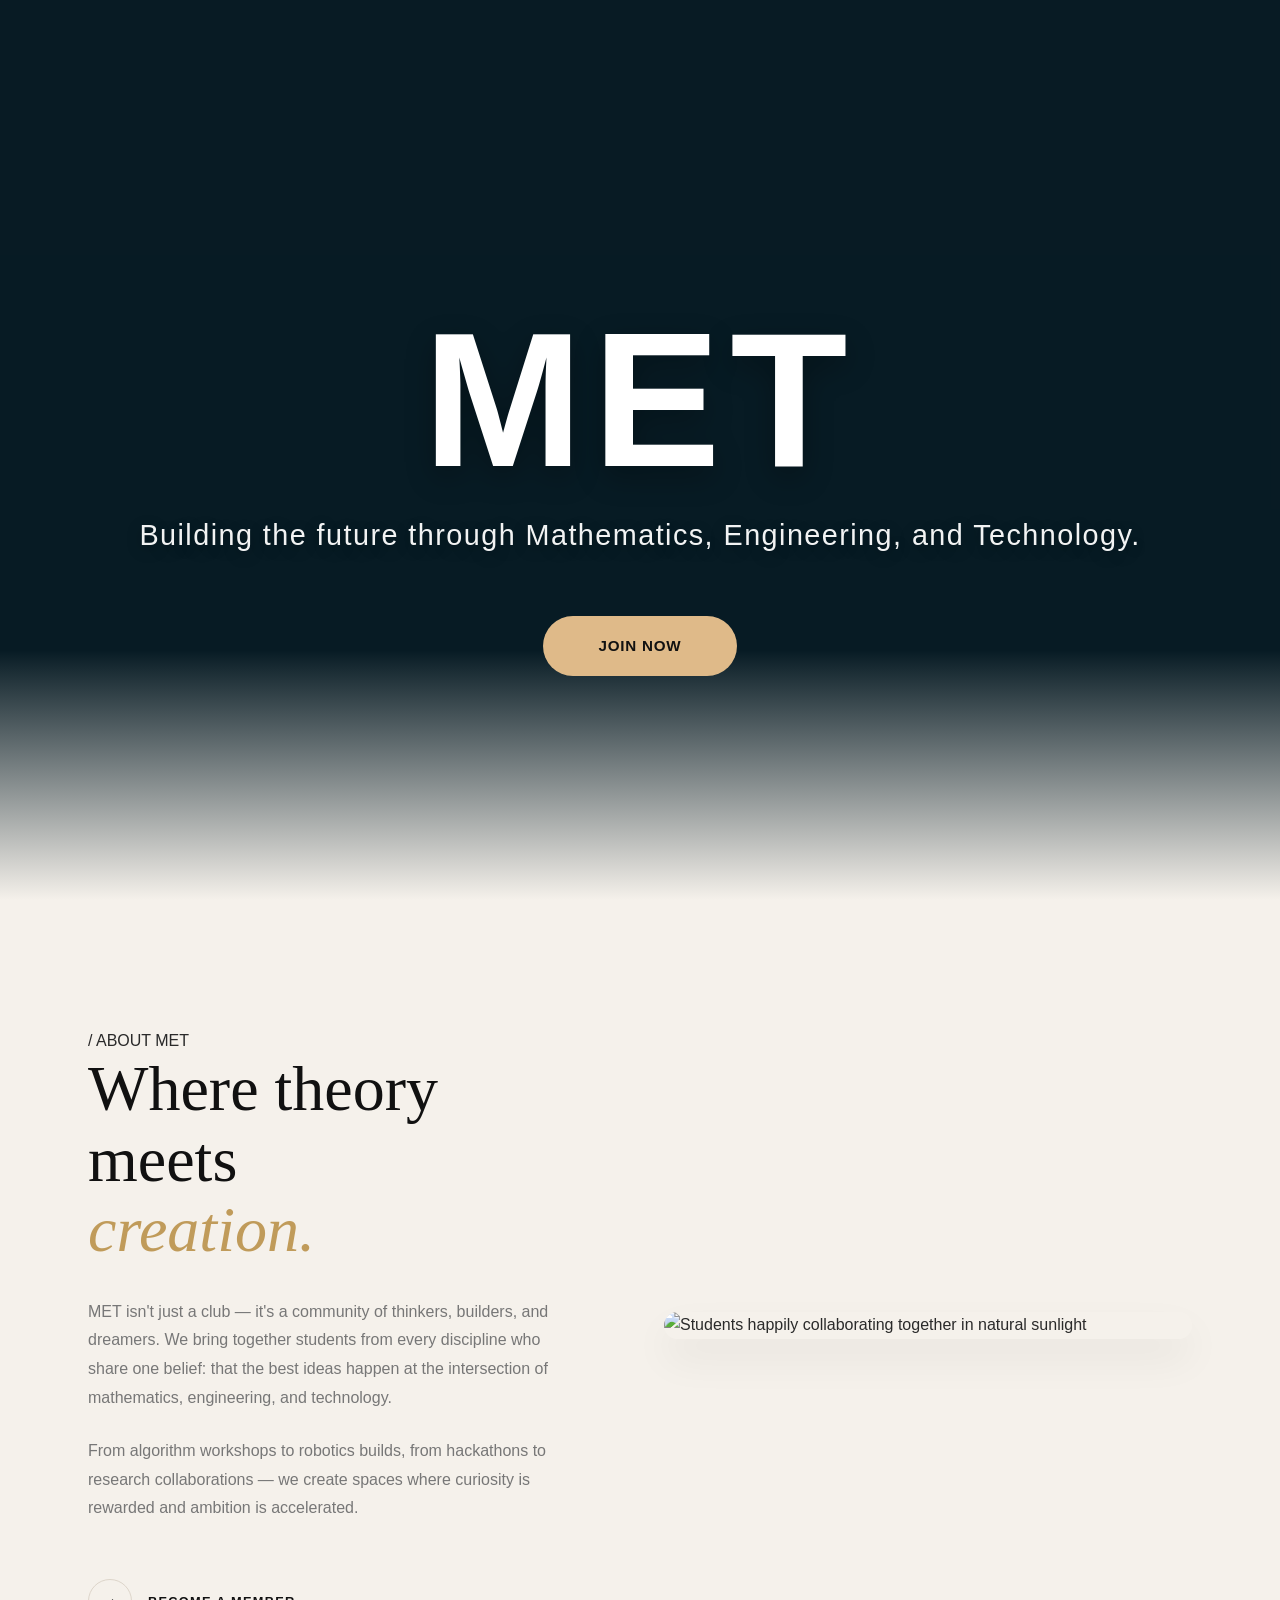
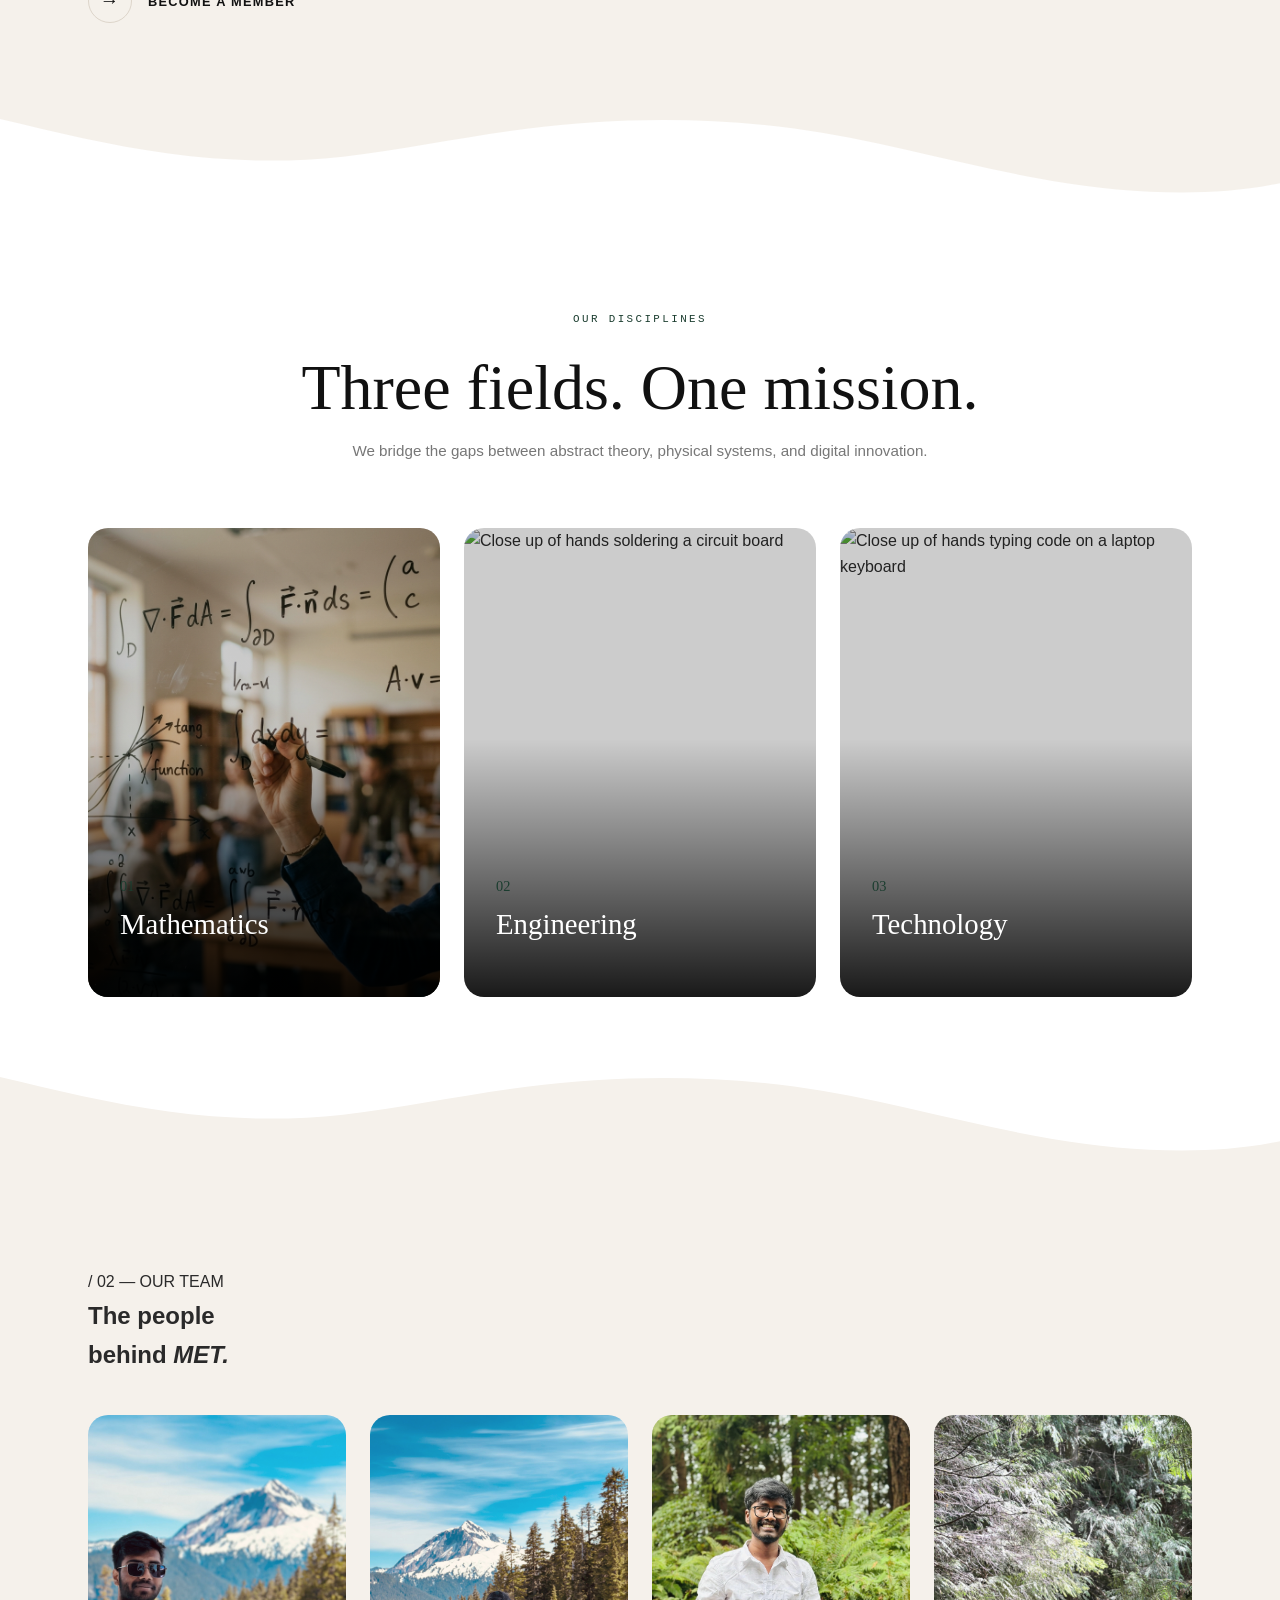
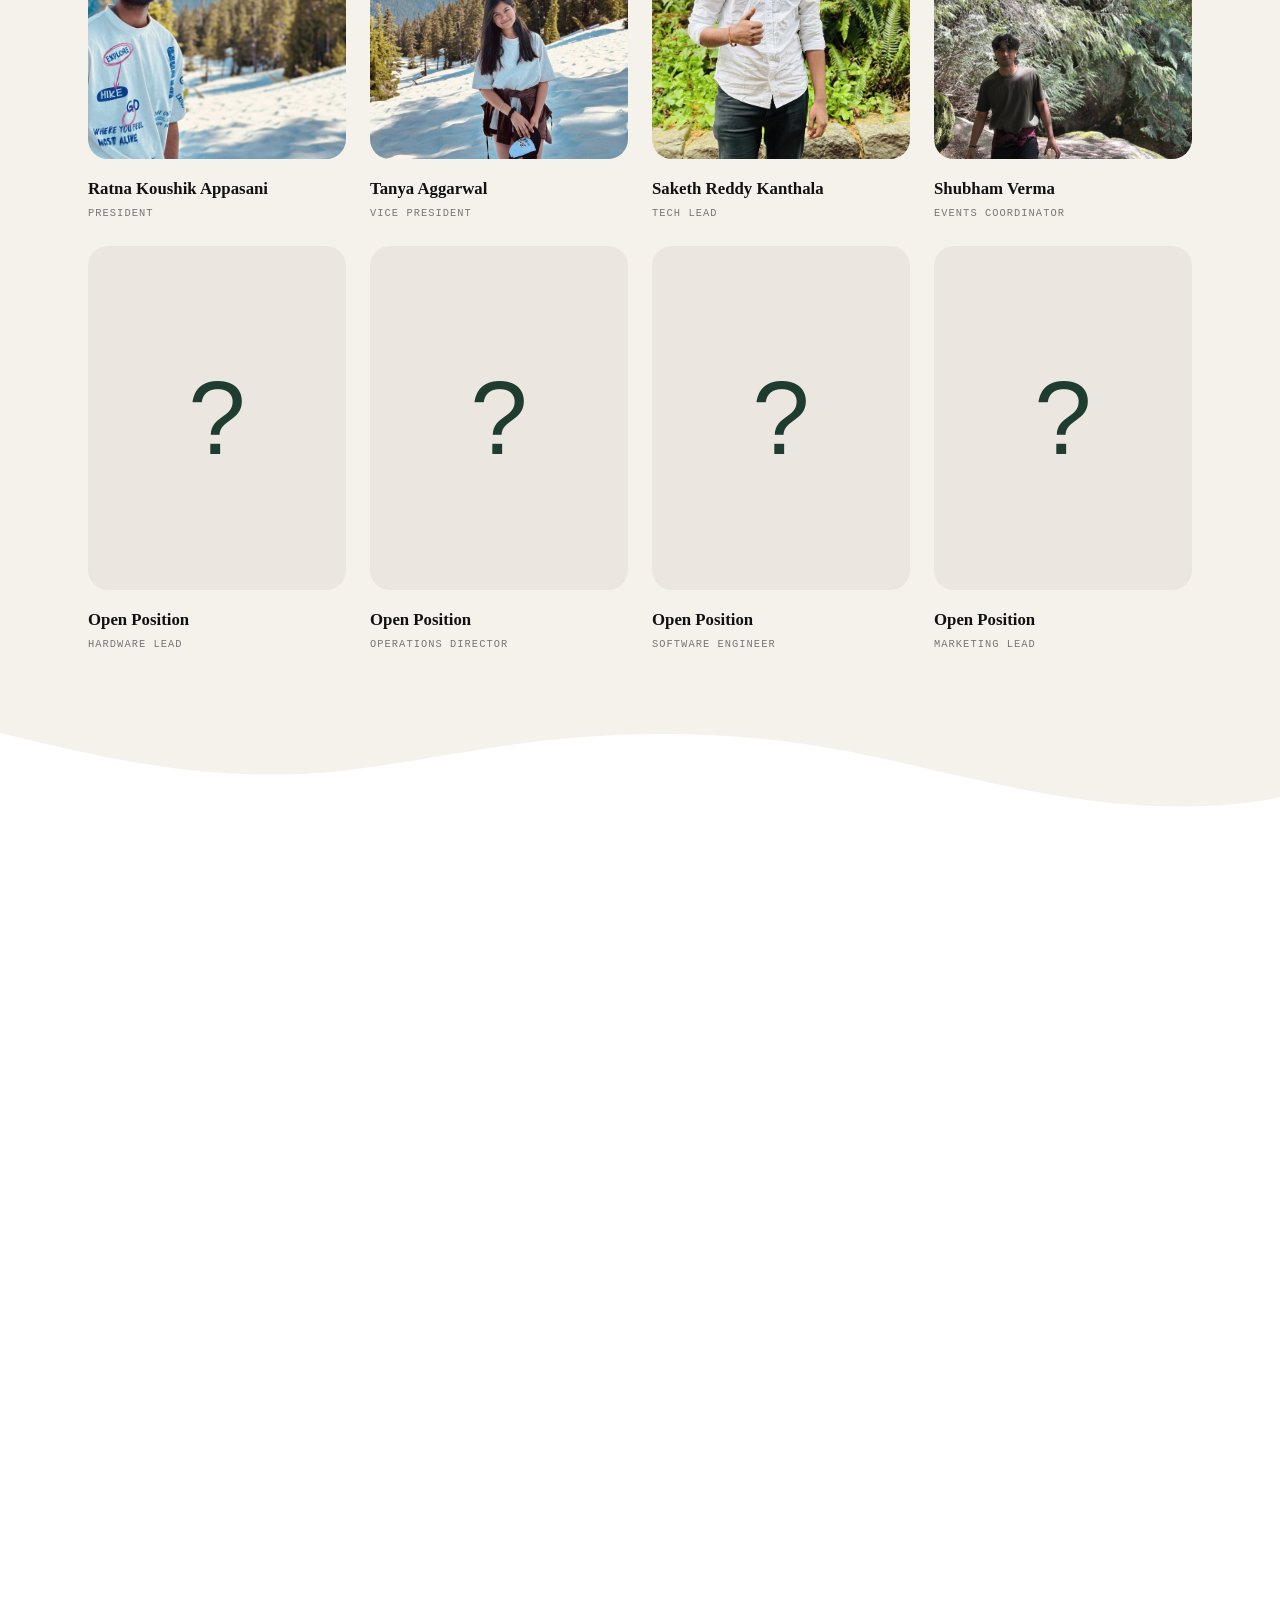
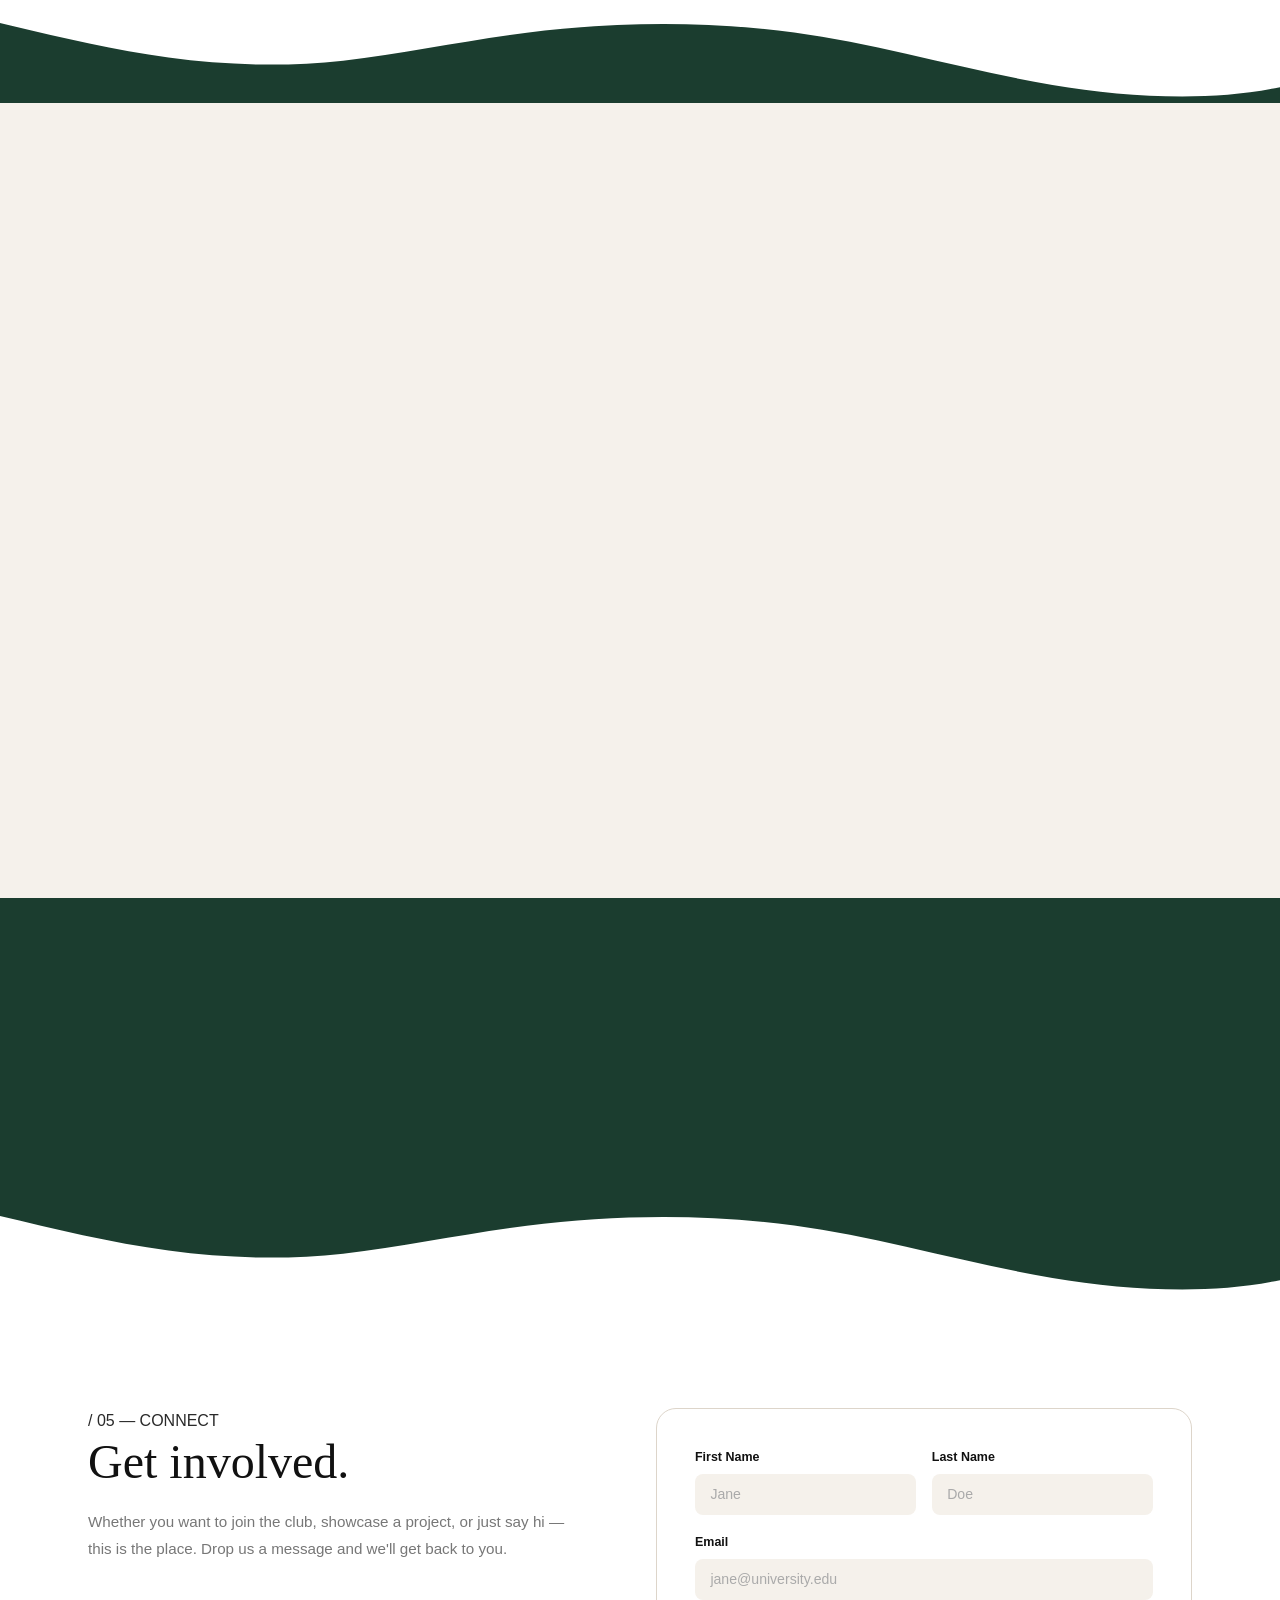
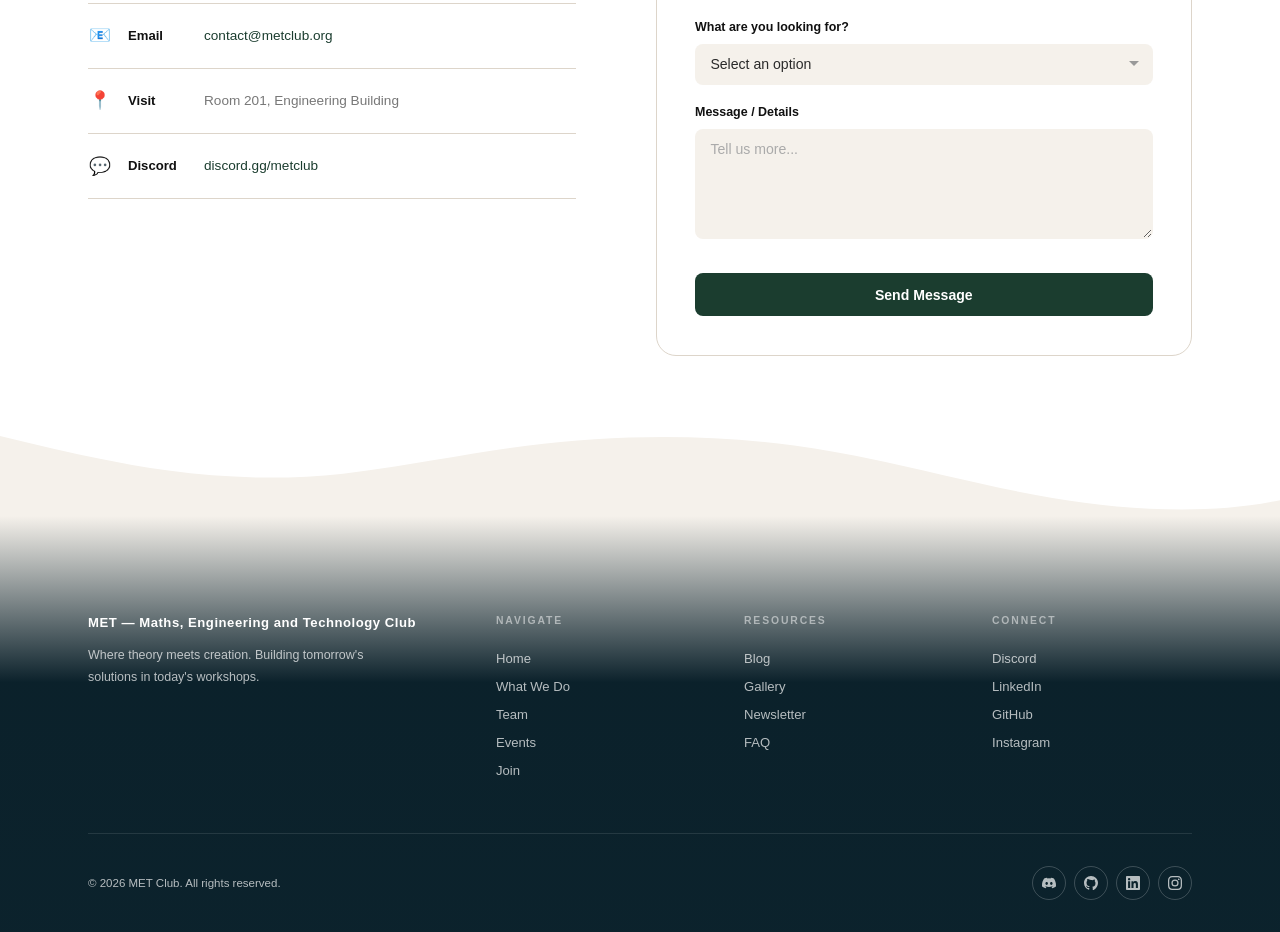
==== commit 02567c67: "Update events page, remove poster attributes, and fix project styles" ====
--- a/index.html
+++ b/index.html
@@ -51,8 +51,8 @@
   -->
   <section class="hero-ocean" id="hero">
     <div class="hero-ocean-bg">
-      <video autoplay loop muted playsinline class="hero-video-bg" poster="https://images.unsplash.com/photo-1505118380757-91f5f5632de0?ixlib=rb-4.0.3&auto=format&fit=crop&w=1920&q=80">
-        <source src="10540776-uhd_2560_1440_30fps.mp4" type="video/mp4">
+      <video autoplay loop muted playsinline class="hero-video-bg">
+        <source src="oceanwave.mp4" type="video/mp4">
       </video>
       <div class="hero-ocean-overlay"></div>
     </div>
@@ -232,6 +232,27 @@
 
   <!-- 
     ════════════════════════════════════════════════════════════════
+    PROJECTS PREVIEW (DYNAMIC CONTENT)
+    Shows a teaser of the showcase projects on the main page.
+    ════════════════════════════════════════════════════════════════ 
+  -->
+  <section class="projects-preview" id="projects-preview" style="background-color: var(--background); padding: 6rem 0;">
+    <div class="container">
+      <p class="section-label reveal" style="text-align:center;">/ 04 — PROJECTS</p>
+      <h2 class="events-heading reveal" style="text-align:center;">Featured Work.</h2>
+
+      <div class="team-grid reveal" id="dynamic-projects-preview" style="margin-top: 4rem;">
+        <!-- Injected via script.js from config.js -->
+      </div>
+      
+      <div class="reveal" style="text-align:center; margin-top: 4rem;">
+        <a href="showcase.html" class="cta-band-btn" style="display:inline-block; border: 1px solid var(--white);">View more and explore</a>
+      </div>
+    </div>
+  </section>
+
+  <!-- 
+    ════════════════════════════════════════════════════════════════
     CALL TO ACTION (CTA) BAND
     A simple, high-contrast banner to grab attention and drive 
     users towards the contact/join form below.
@@ -263,7 +284,7 @@
     <div class="container">
       <div class="connect-grid">
         <div class="reveal-left">
-          <p class="section-label">/ 04 — CONNECT</p>
+          <p class="section-label">/ 05 — CONNECT</p>
           <h2 class="connect-heading">Get involved.</h2>
           <p class="connect-text">Whether you want to join the club, showcase a project, or just say hi — this is the place. Drop us a message and we'll get back to you.</p>
           
@@ -346,7 +367,13 @@
     ════════════════════════════════════════════════════════════════ 
   -->
   <footer class="footer">
-    <div class="container">
+    <div class="footer-ocean-bg">
+      <video autoplay loop muted playsinline class="footer-video-bg">
+        <source src="oceanwave.mp4" type="video/mp4">
+      </video>
+      <div class="footer-ocean-overlay"></div>
+    </div>
+    <div class="container footer-content">
       <div class="footer-top">
         <div>
           <p class="footer-brand-name">MET — Maths, Engineering and Technology Club</p>
--- a/index.css
+++ b/index.css
@@ -204,13 +204,18 @@
   position: absolute;
   inset: 0;
   z-index: 1;
+  background-color: #05161e;
 }
 
 .hero-ocean-bg img,
 .hero-video-bg {
+  position: absolute;
+  top: 0; left: 0;
   width: 100%;
   height: 100%;
   object-fit: cover;
+  transition: opacity 1.5s ease-in-out;
+  transform: rotate(180deg);
 }
 
 .hero-ocean-overlay {
@@ -658,7 +663,7 @@
 
 .timetable-row {
   display: grid;
-  grid-template-columns: 140px 1fr auto;
+  grid-template-columns: 140px 1fr auto auto;
   gap: 2rem;
   align-items: center;
   padding: 1.5rem 0;
@@ -890,9 +895,39 @@
    FOOTER
    ============================================================ */
 .footer {
+  position: relative;
   background: var(--cream);
-  padding: 4rem 0 2rem;
-  color: var(--text-muted);
+  padding: 6rem 0 2rem;
+  color: rgba(255, 255, 255, 0.7);
+  overflow: hidden;
+}
+
+.footer-ocean-bg {
+  position: absolute;
+  inset: 0;
+  z-index: 1;
+  background-color: #05161e;
+}
+
+.footer-video-bg {
+  position: absolute;
+  top: 0; left: 0;
+  width: 100%;
+  height: 100%;
+  object-fit: cover;
+  transition: opacity 1.5s ease-in-out;
+  transform: rotate(180deg);
+}
+
+.footer-ocean-overlay {
+  position: absolute;
+  inset: 0;
+  background: linear-gradient(to bottom, var(--cream) 0%, rgba(12, 35, 45, 0.85) 40%, rgba(12, 35, 45, 0.95) 100%);
+}
+
+.footer-content {
+  position: relative;
+  z-index: 2;
 }
 
 .footer-top {
@@ -900,14 +935,14 @@
   grid-template-columns: 1.8fr 1fr 1fr 1fr;
   gap: 3rem;
   padding-bottom: 3rem;
-  border-bottom: 1px solid var(--border);
+  border-bottom: 1px solid rgba(255, 255, 255, 0.1);
 }
 
 .footer-brand-name {
   font-family: var(--font-sans);
   font-size: 0.82rem;
   font-weight: 700;
-  color: var(--black);
+  color: var(--white);
   letter-spacing: 0.04em;
   margin-bottom: 0.75rem;
 }
@@ -916,6 +951,7 @@
   font-size: 0.78rem;
   line-height: 1.7;
   max-width: 280px;
+  color: rgba(255, 255, 255, 0.7);
 }
 
 .footer-col h4 {
@@ -923,19 +959,19 @@
   font-weight: 600;
   letter-spacing: 0.18em;
   text-transform: uppercase;
-  color: var(--text-light);
+  color: rgba(255, 255, 255, 0.5);
   margin-bottom: 1rem;
 }
 
 .footer-col a {
   display: block;
   font-size: 0.82rem;
-  color: var(--text-muted);
+  color: rgba(255, 255, 255, 0.7);
   padding: 0.2rem 0;
   transition: color var(--t-fast);
 }
 
-.footer-col a:hover { color: var(--black); }
+.footer-col a:hover { color: var(--white); }
 
 .footer-bottom {
   display: flex;
@@ -950,17 +986,18 @@
 .footer-social {
   width: 34px; height: 34px;
   border-radius: 50%;
-  border: 1px solid var(--border);
+  border: 1px solid rgba(255, 255, 255, 0.2);
   display: flex;
   align-items: center;
   justify-content: center;
-  color: var(--text-muted);
+  color: rgba(255, 255, 255, 0.7);
   transition: all var(--t-fast);
 }
 
 .footer-social:hover {
-  border-color: var(--text-light);
-  color: var(--black);
+  border-color: var(--white);
+  color: var(--white);
+  background: rgba(255, 255, 255, 0.1);
 }
 
 /* ============================================================
@@ -1052,3 +1089,26 @@
   .team-grid { grid-template-columns: 1fr; }
   .nav-right { gap: 1rem; }
 }
+
+.view-event-btn {
+  background: transparent;
+  color: var(--green);
+  border: 1px solid var(--green);
+  padding: 0.3rem 0.75rem;
+  border-radius: 4px;
+  cursor: pointer;
+  font-size: 0.8rem;
+  text-transform: uppercase;
+  font-weight: bold;
+  letter-spacing: 0.05em;
+  transition: all 0.3s ease;
+  white-space: nowrap;
+  margin-left: 1.5rem;
+}
+.view-event-btn:hover {
+  background: var(--green);
+  color: var(--background);
+}
+@media (max-width: 768px) {
+  .view-event-btn { margin-left: 0; margin-top: 0.5rem; width: max-content; }
+}
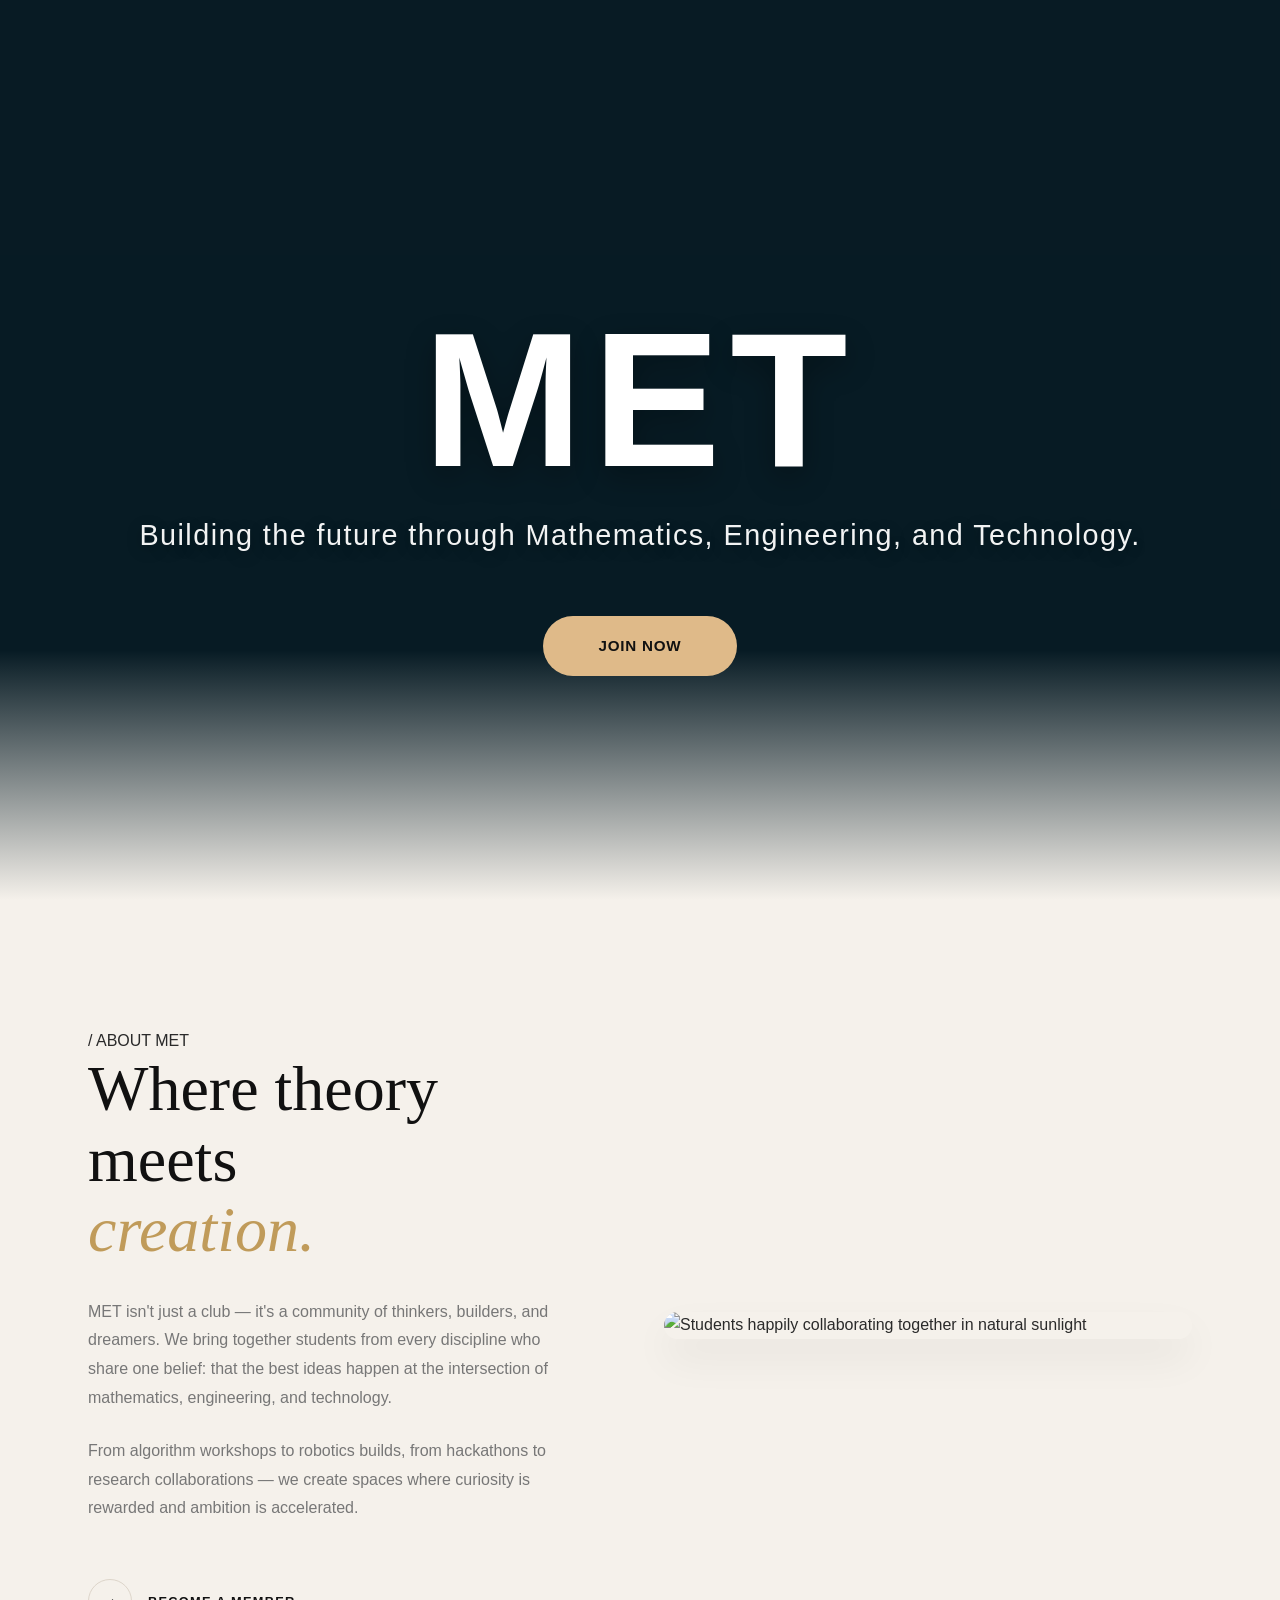
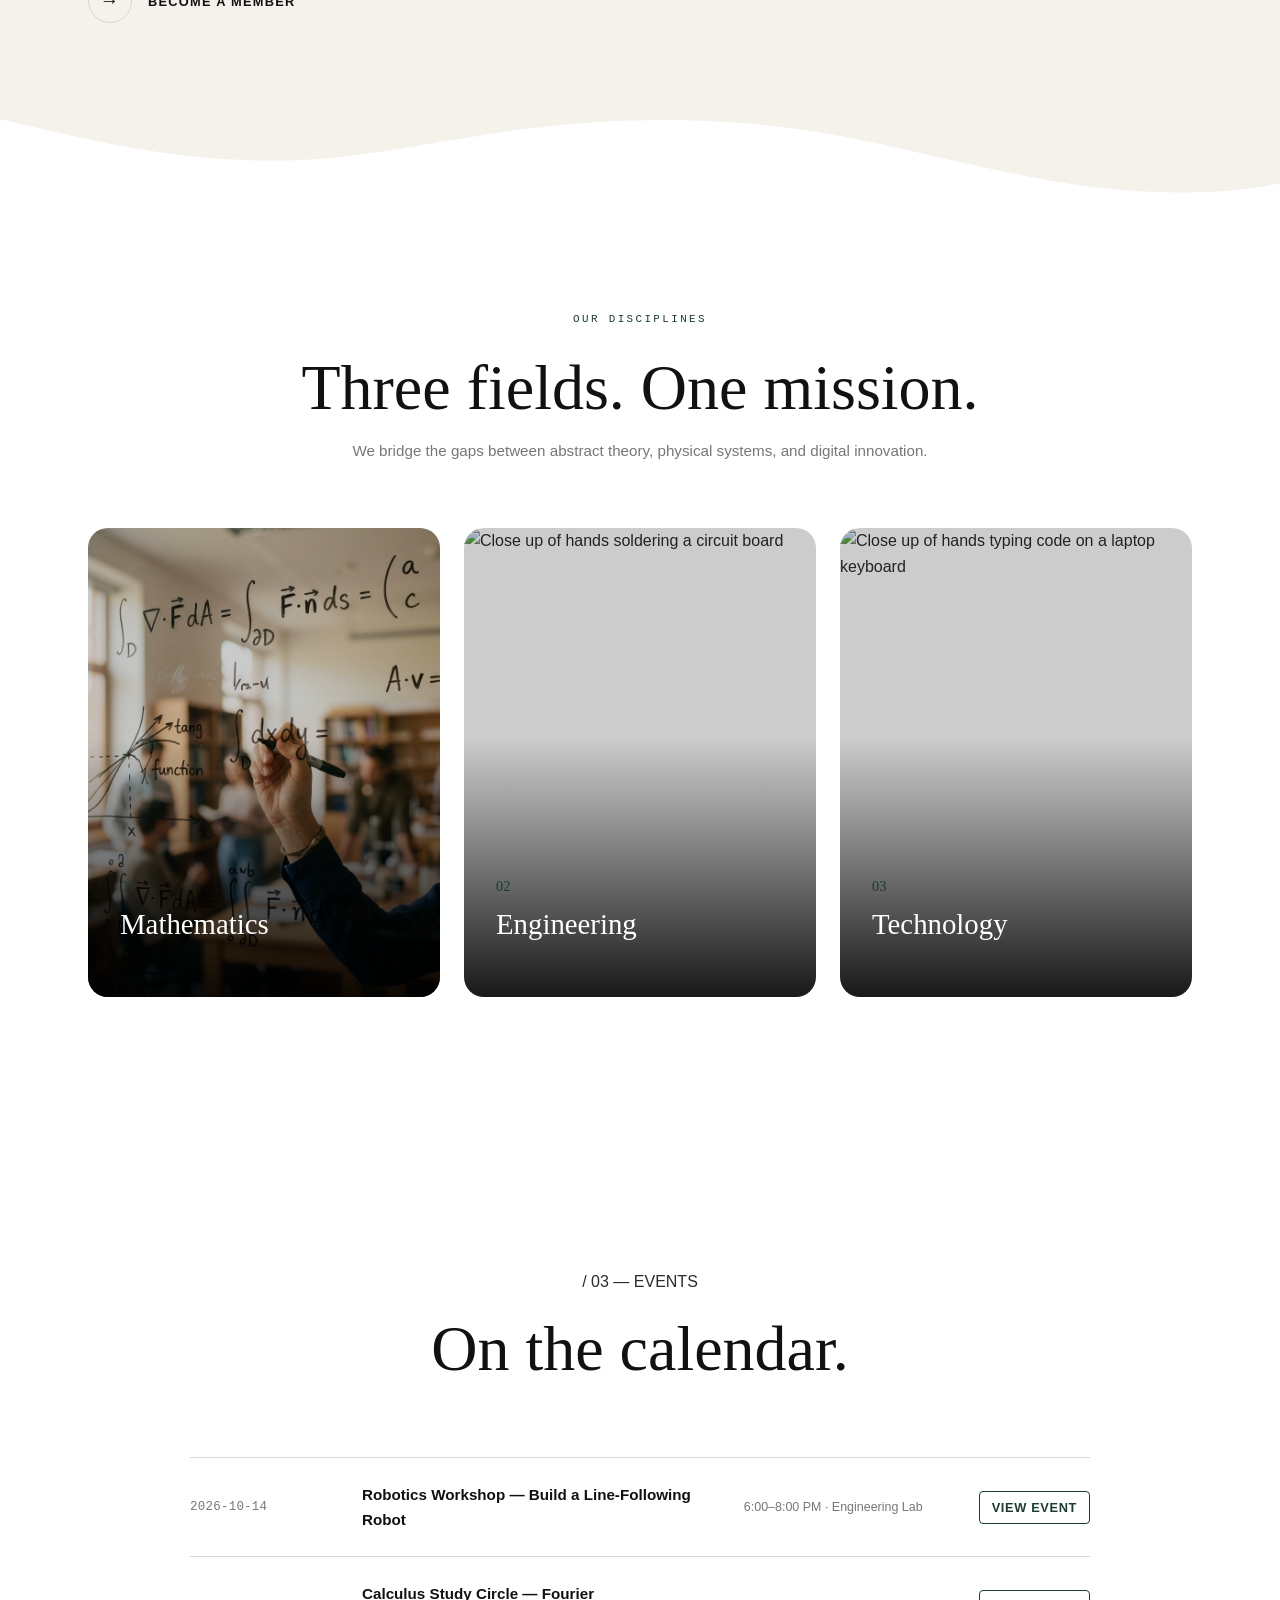
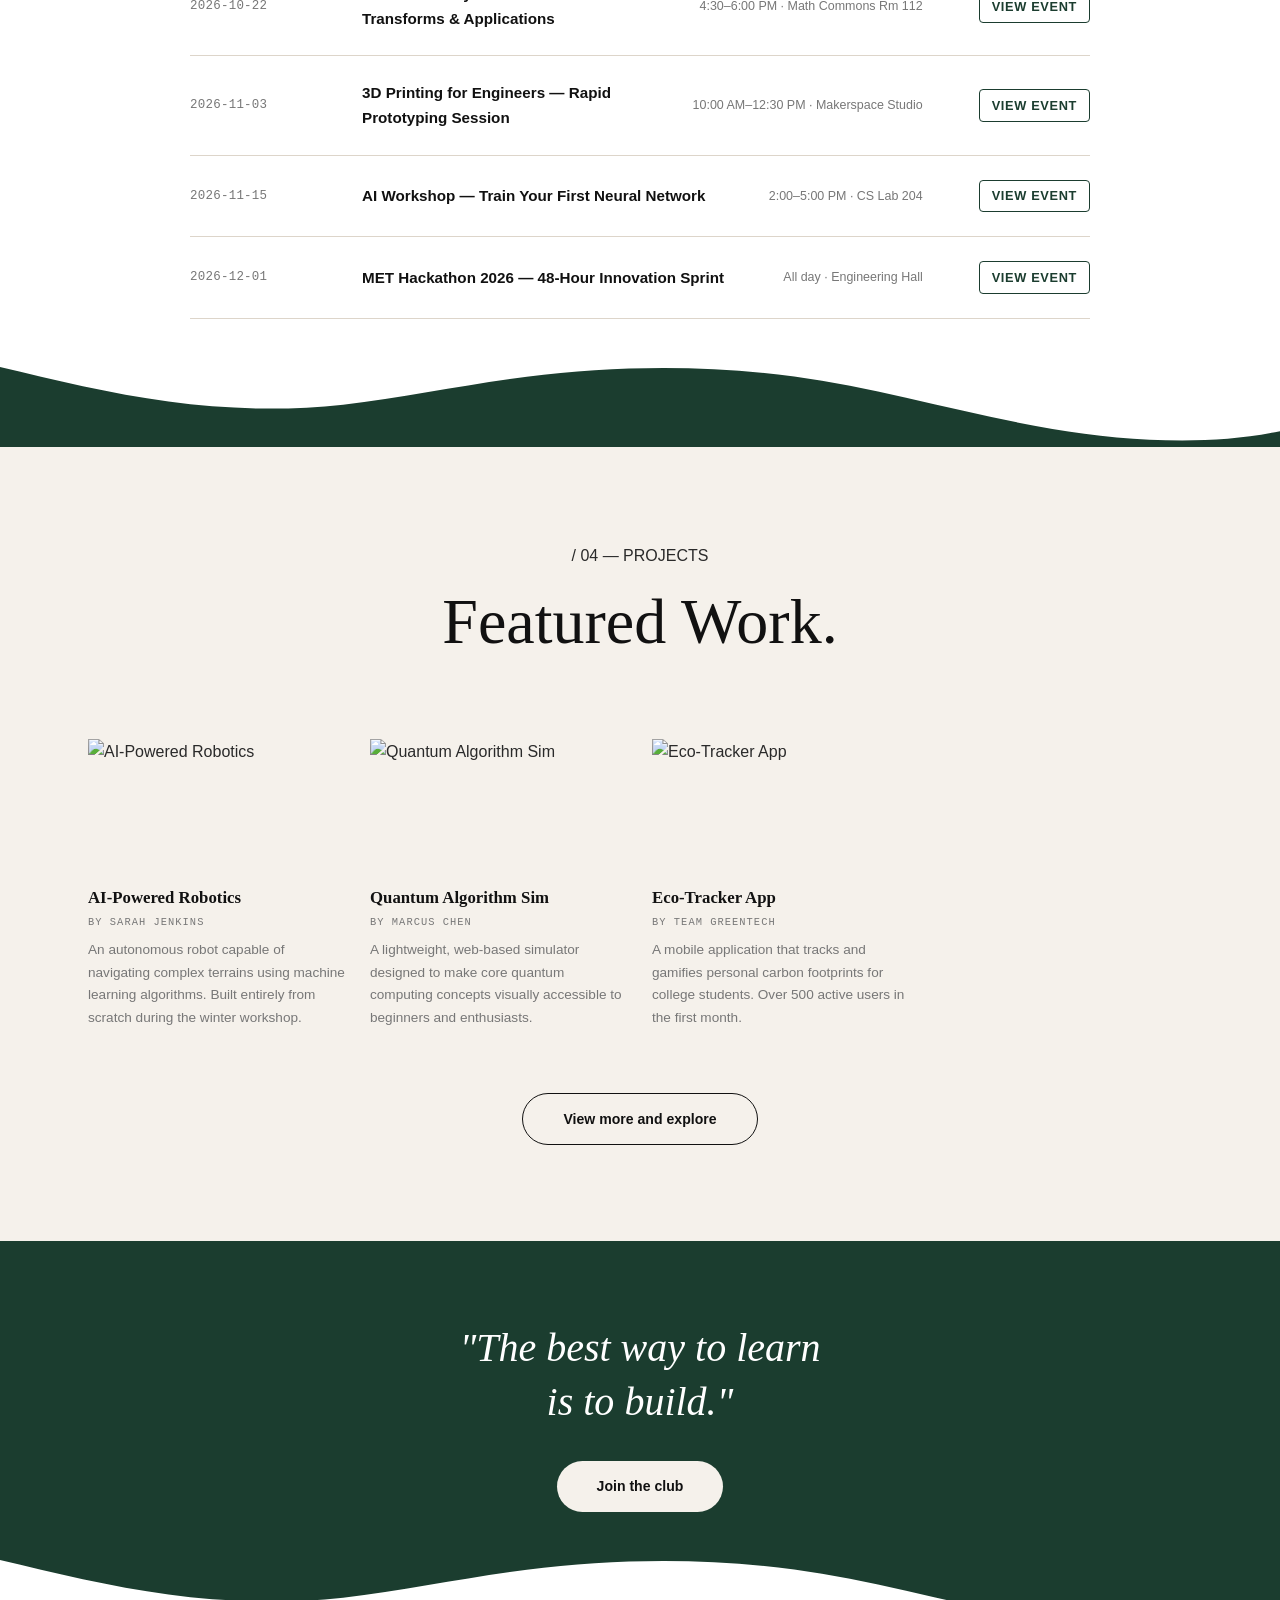
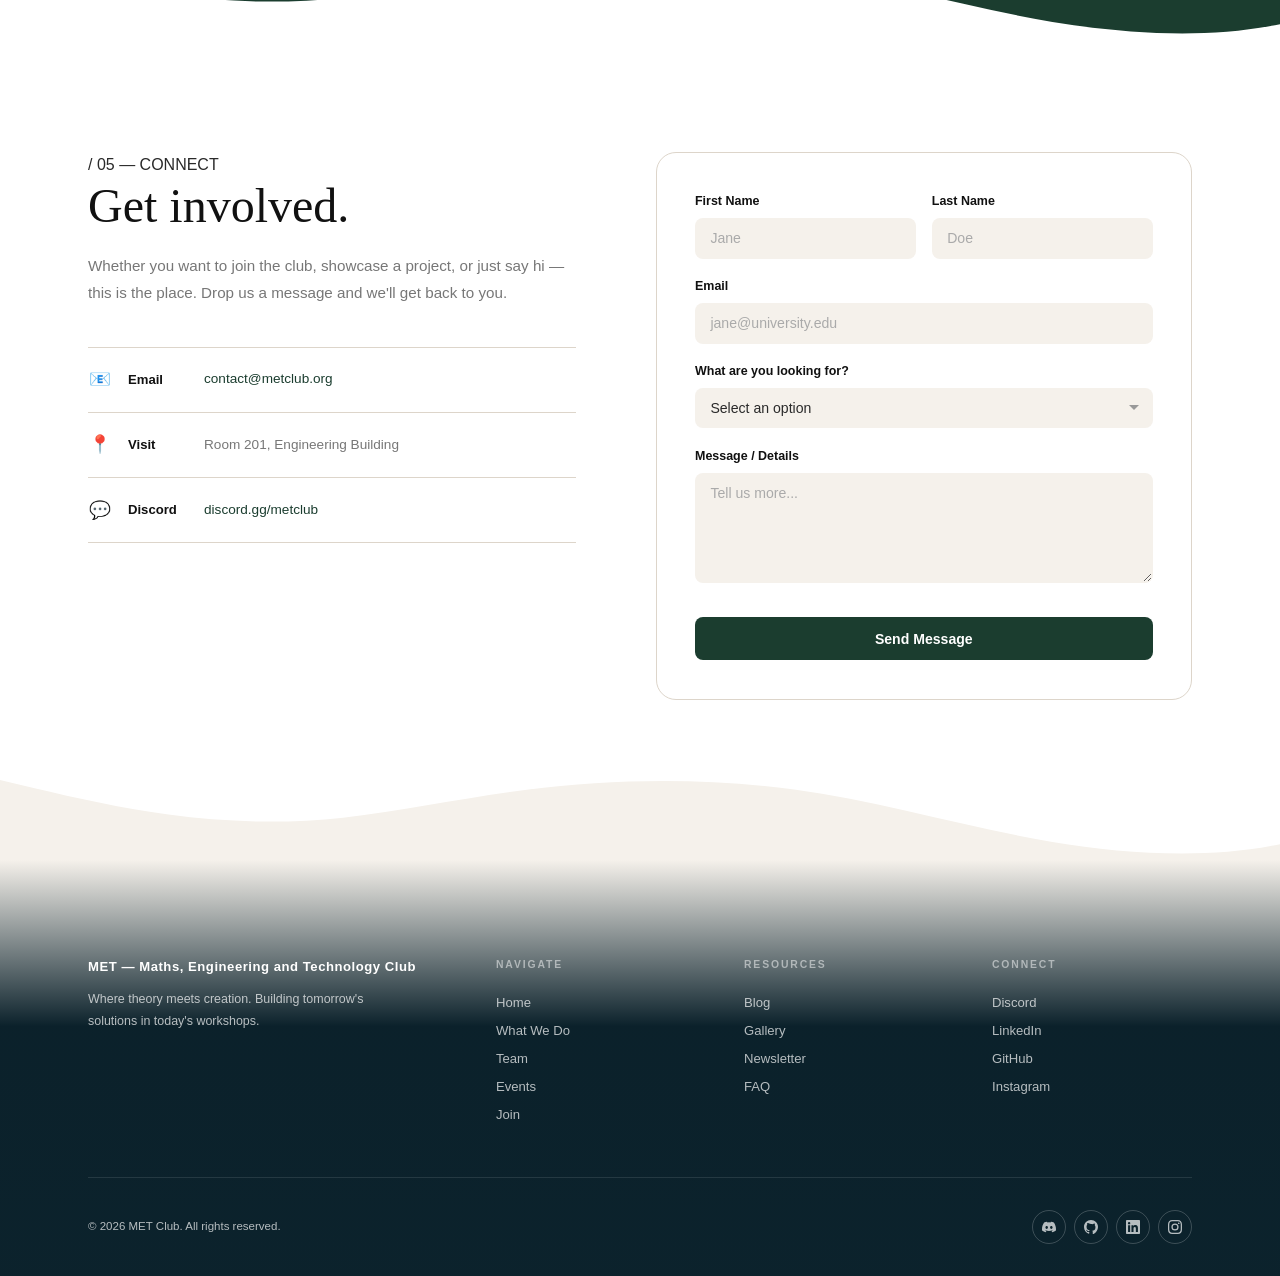
==== commit 6dde4874: "Update contact form and fix button links" ====
--- a/index.html
+++ b/index.html
@@ -26,14 +26,13 @@
       <a href="#hero" class="nav-brand">MET</a>
       <div class="nav-right">
         <div class="nav-links" id="nav-links">
-          <a href="#about" class="nav-link">ABOUT</a>
+          <a href="team.html" class="nav-link">TEAM</a>
           <a href="#what-we-do" class="nav-link">DISCIPLINES</a>
           <a href="showcase.html" class="nav-link">PROJECTS</a>
-          <a href="#team" class="nav-link">TEAM</a>
           <a href="#events" class="nav-link">EVENTS</a>
           <a href="#contact" class="nav-link">CONTACT</a>
         </div>
-        <a href="#join" class="nav-join">JOIN MET</a>
+        <a href="#contact" class="nav-join">JOIN MET</a>
         <div class="nav-hamburger" id="hamburger">
           <span></span><span></span><span></span>
         </div>
@@ -171,38 +170,12 @@
     <!-- Ocean Wave Transition to next section -->
     <div class="disciplines-wave" style="position: absolute; bottom: 0; left: 0; width: 100%; overflow: hidden; line-height: 0;">
       <svg data-name="Layer 1" xmlns="http://www.w3.org/2000/svg" viewBox="0 0 1200 120" preserveAspectRatio="none" style="position: relative; display: block; width: calc(100% + 1.3px); height: 80px;">
-          <path d="M321.39,56.44c58-10.79,114.16-30.13,172-41.86,82.39-16.72,168.19-17.73,250.45-.39C823.78,31,906.67,72,985.66,92.83c70.05,18.48,146.53,26.09,214.34,3V120H0V0C50.62,19.34,103.74,40.17,157.81,51.81,211.89,63.44,266.37,66.15,321.39,56.44Z" fill="#f5f1eb"></path>
-      </svg>
-    </div>
-  </section>
-
-  <!-- 
-    ════════════════════════════════════════════════════════════════
-    TEAM SECTION (DYNAMIC CONTENT)
-    IMPORTANT: The team member cards are NOT hardcoded here!
-    The <div id="dynamic-team"> is intentionally left empty.
-    When the page loads, script.js reads data from config.js and 
-    automatically builds and injects the team cards here.
-    To edit the team, ONLY edit config.js!
-    ════════════════════════════════════════════════════════════════ 
-  -->
-  <section class="team" id="team">
-    <div class="container">
-      <p class="section-label reveal">/ 02 — OUR TEAM</p>
-      <h2 class="section-heading reveal">The people<br>behind <em>MET.</em></h2>
-
-      <div class="team-grid" id="dynamic-team">
-        <!-- Injected via config.js -->
-      </div>
-    </div>
-
-    <!-- Wave Transition to next section -->
-    <div class="team-wave" style="position: absolute; bottom: 0; left: 0; width: 100%; overflow: hidden; line-height: 0;">
-      <svg data-name="Layer 1" xmlns="http://www.w3.org/2000/svg" viewBox="0 0 1200 120" preserveAspectRatio="none" style="position: relative; display: block; width: calc(100% + 1.3px); height: 80px;">
           <path d="M321.39,56.44c58-10.79,114.16-30.13,172-41.86,82.39-16.72,168.19-17.73,250.45-.39C823.78,31,906.67,72,985.66,92.83c70.05,18.48,146.53,26.09,214.34,3V120H0V0C50.62,19.34,103.74,40.17,157.81,51.81,211.89,63.44,266.37,66.15,321.39,56.44Z" fill="#ffffff"></path>
       </svg>
     </div>
   </section>
+
+
 
   <!-- 
     ════════════════════════════════════════════════════════════════
@@ -246,7 +219,7 @@
       </div>
       
       <div class="reveal" style="text-align:center; margin-top: 4rem;">
-        <a href="showcase.html" class="cta-band-btn" style="display:inline-block; border: 1px solid var(--white);">View more and explore</a>
+        <a href="showcase.html" class="cta-band-btn" style="display:inline-block; border: 1px solid var(--black); color: var(--black);">View more and explore</a>
       </div>
     </div>
   </section>
@@ -261,7 +234,7 @@
   <section class="cta-band" id="cta-band">
     <div class="container">
       <p class="cta-band-quote reveal">"The best way to learn<br>is to <em>build.</em>"</p>
-      <a href="#join" class="cta-band-btn reveal">Join the club</a>
+      <a href="#contact" class="cta-band-btn reveal">Join the club</a>
     </div>
 
     <!-- Wave Transition to next section -->
@@ -308,24 +281,31 @@
         </div>
 
         <div class="form-card reveal-right" id="connect-form-container">
-          <form id="connect-form" novalidate>
+          <!-- We use native form submission for FormSubmit so activation/captchas work -->
+          <form id="connect-form" action="https://formsubmit.co/1873reddy1873@gmail.com" method="POST">
+            
+            <!-- FormSubmit Configurations -->
+            <input type="hidden" name="_subject" id="hidden-subject" value="New Contact Form Submission">
+            <input type="hidden" name="_captcha" value="false">
+            <input type="hidden" name="_next" value="http://localhost:3000/">
+            
             <div class="form-row">
               <div class="form-group">
                 <label for="connect-firstname" class="form-label">First Name</label>
-                <input type="text" id="connect-firstname" class="form-input" placeholder="Jane" required>
+                <input type="text" name="First Name" id="connect-firstname" class="form-input" placeholder="Jane" required>
               </div>
               <div class="form-group">
                 <label for="connect-lastname" class="form-label">Last Name</label>
-                <input type="text" id="connect-lastname" class="form-input" placeholder="Doe" required>
+                <input type="text" name="Last Name" id="connect-lastname" class="form-input" placeholder="Doe" required>
               </div>
             </div>
             <div class="form-group">
               <label for="connect-email" class="form-label">Email</label>
-              <input type="email" id="connect-email" class="form-input" placeholder="jane@university.edu" required>
+              <input type="email" name="email" id="connect-email" class="form-input" placeholder="jane@university.edu" required>
             </div>
             <div class="form-group">
               <label for="connect-purpose" class="form-label">What are you looking for?</label>
-              <select id="connect-purpose" class="form-select" required>
+              <select id="connect-purpose" name="Category" class="form-select" required onchange="document.getElementById('hidden-subject').value = this.value;">
                 <option value="" disabled selected>Select an option</option>
                 <option>I want to join the club</option>
                 <option>I have a general question</option>
@@ -337,7 +317,7 @@
             </div>
             <div class="form-group">
               <label for="connect-message" class="form-label">Message / Details</label>
-              <textarea id="connect-message" class="form-textarea" placeholder="Tell us more..."></textarea>
+              <textarea id="connect-message" name="Message" class="form-textarea" placeholder="Tell us more..." required></textarea>
             </div>
             <button type="submit" class="form-submit" id="connect-submit-btn">Send Message</button>
           </form>
@@ -385,7 +365,7 @@
           <a href="#what-we-do">What We Do</a>
           <a href="#team">Team</a>
           <a href="#events">Events</a>
-          <a href="#join">Join</a>
+          <a href="#contact">Join</a>
         </div>
         <div class="footer-col">
           <h4>Resources</h4>
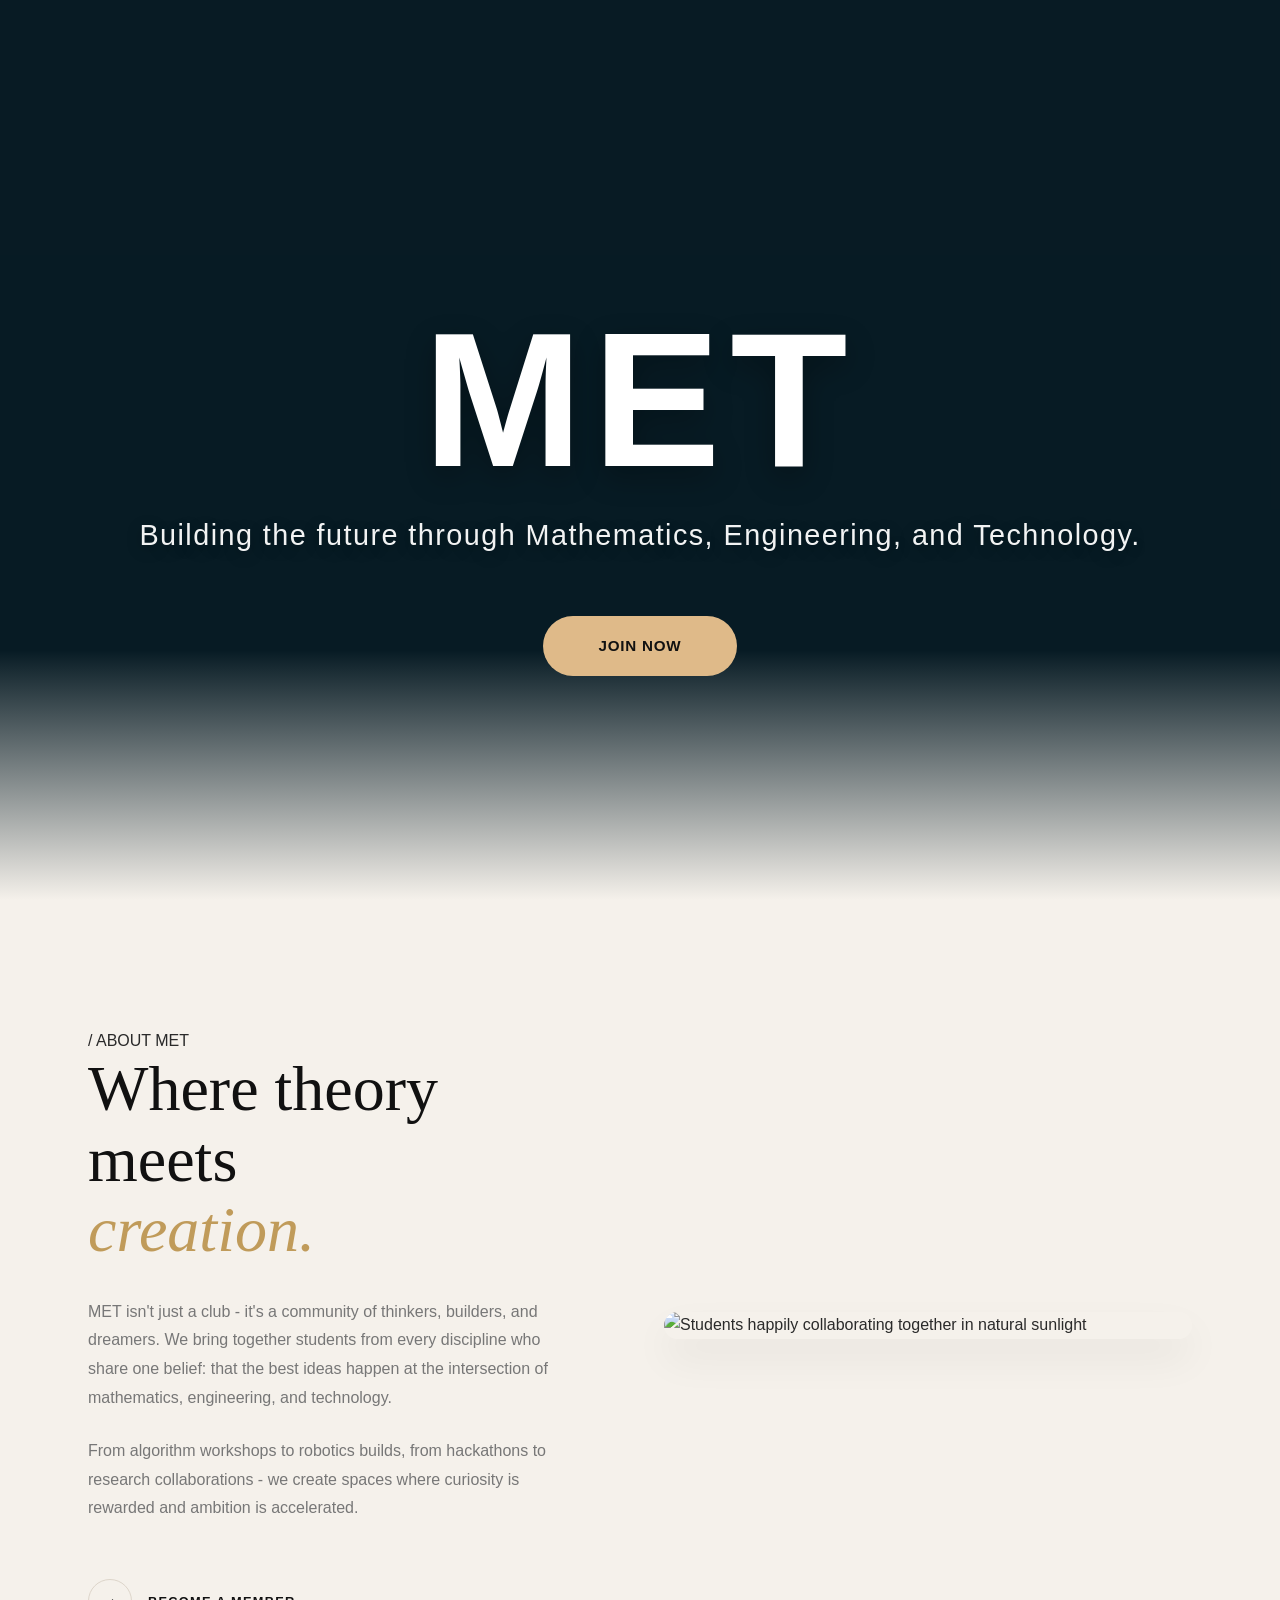
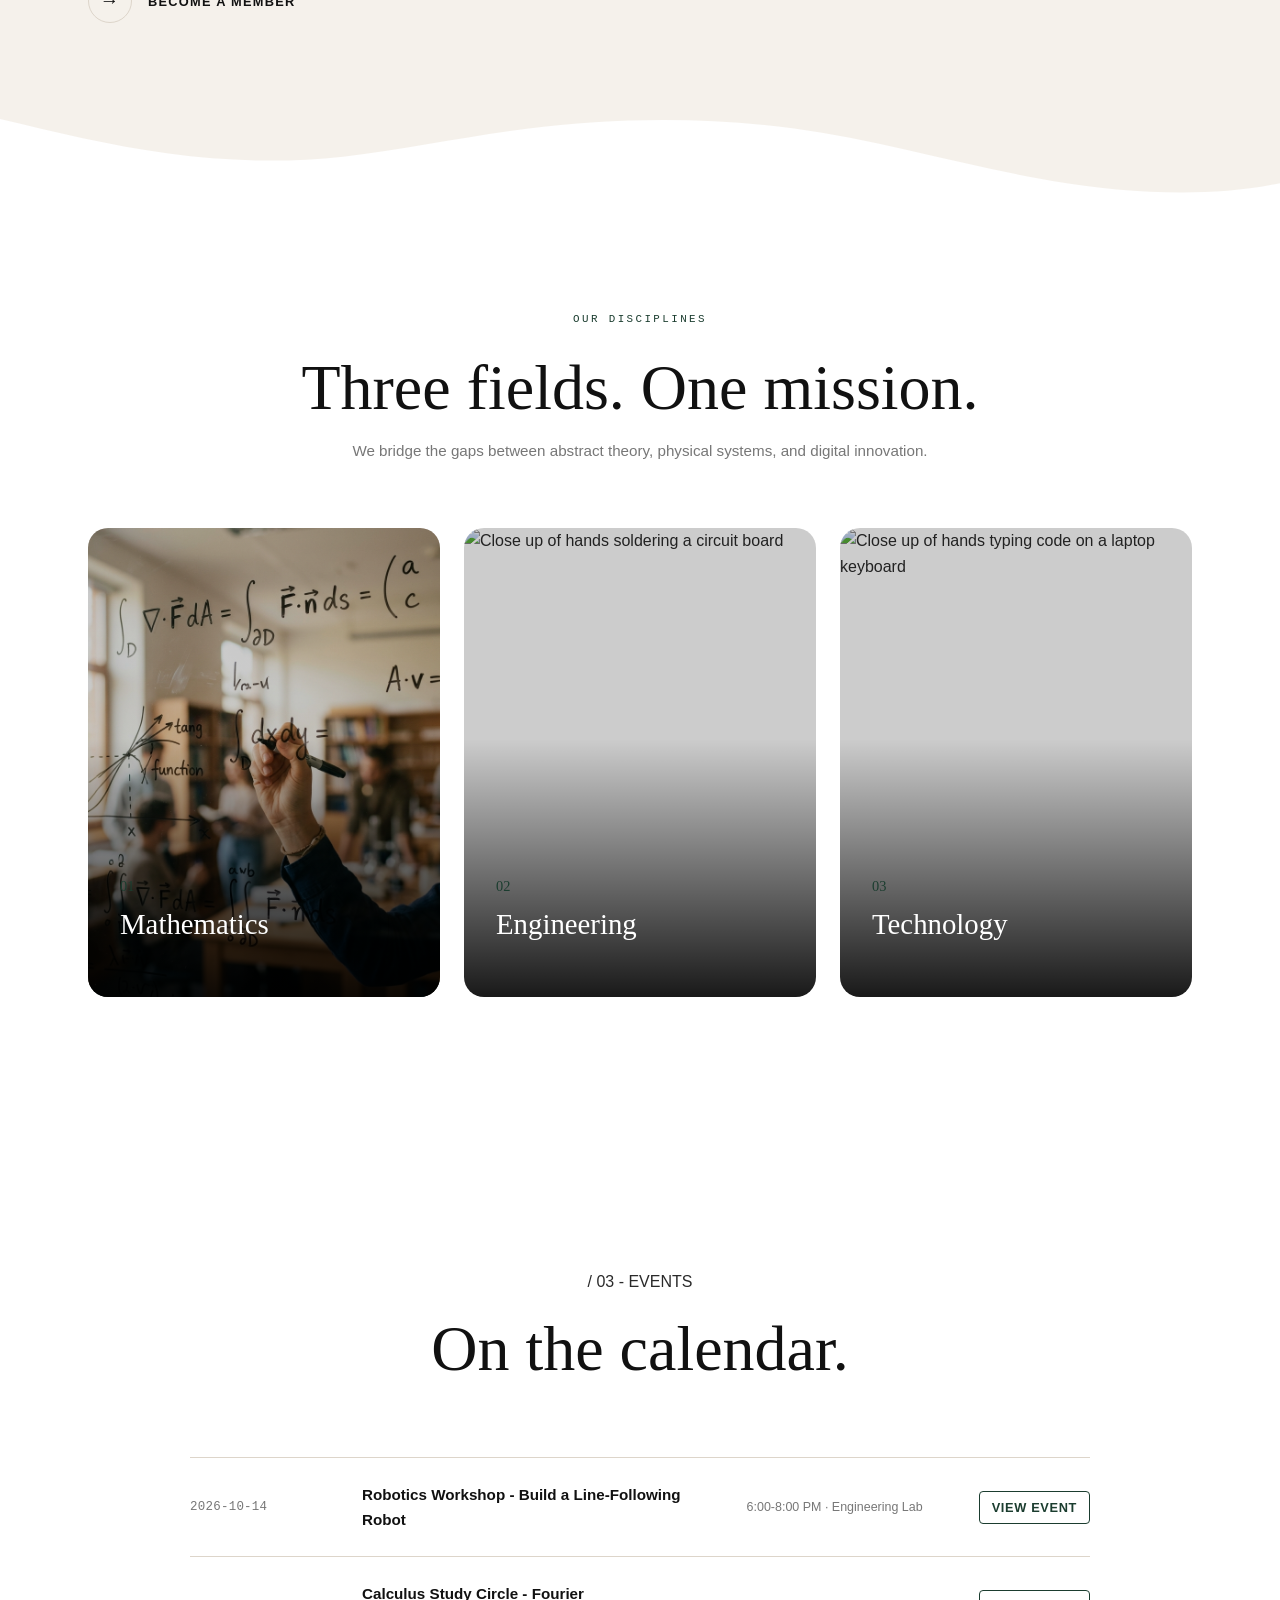
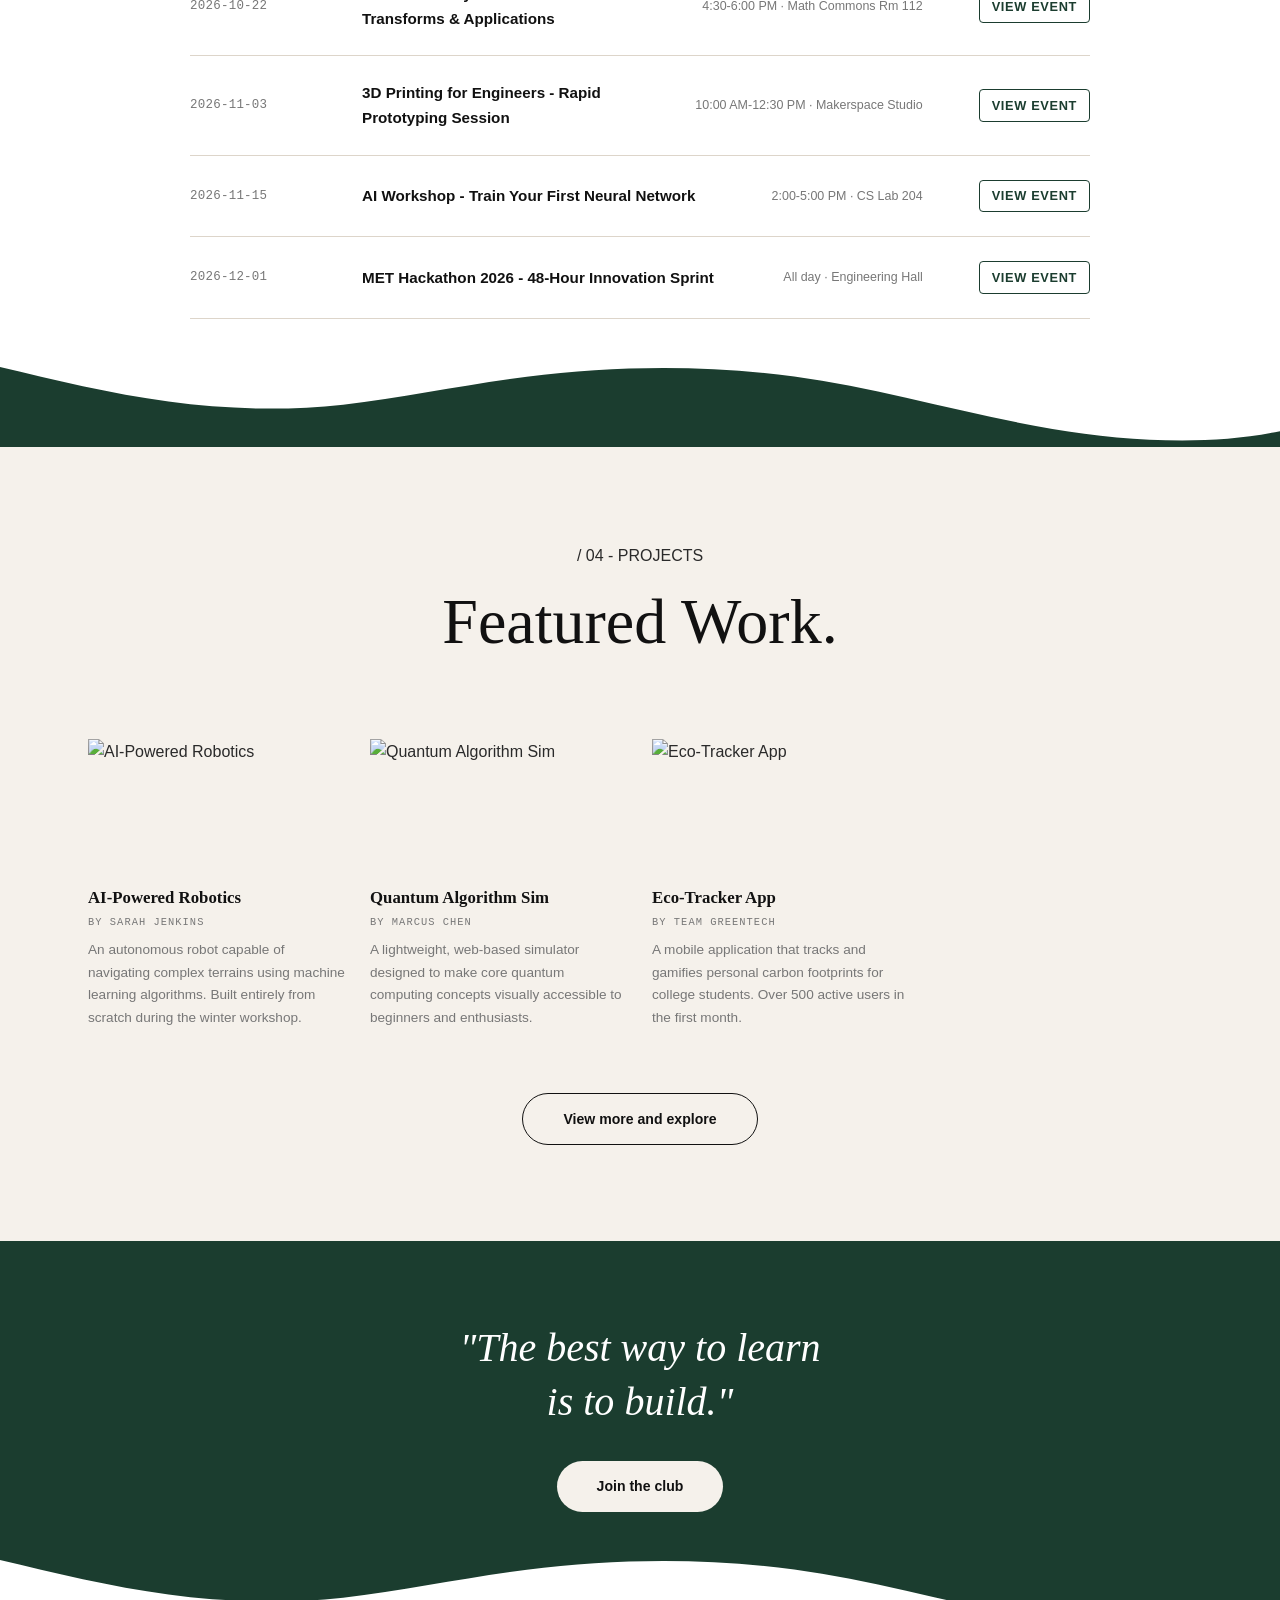
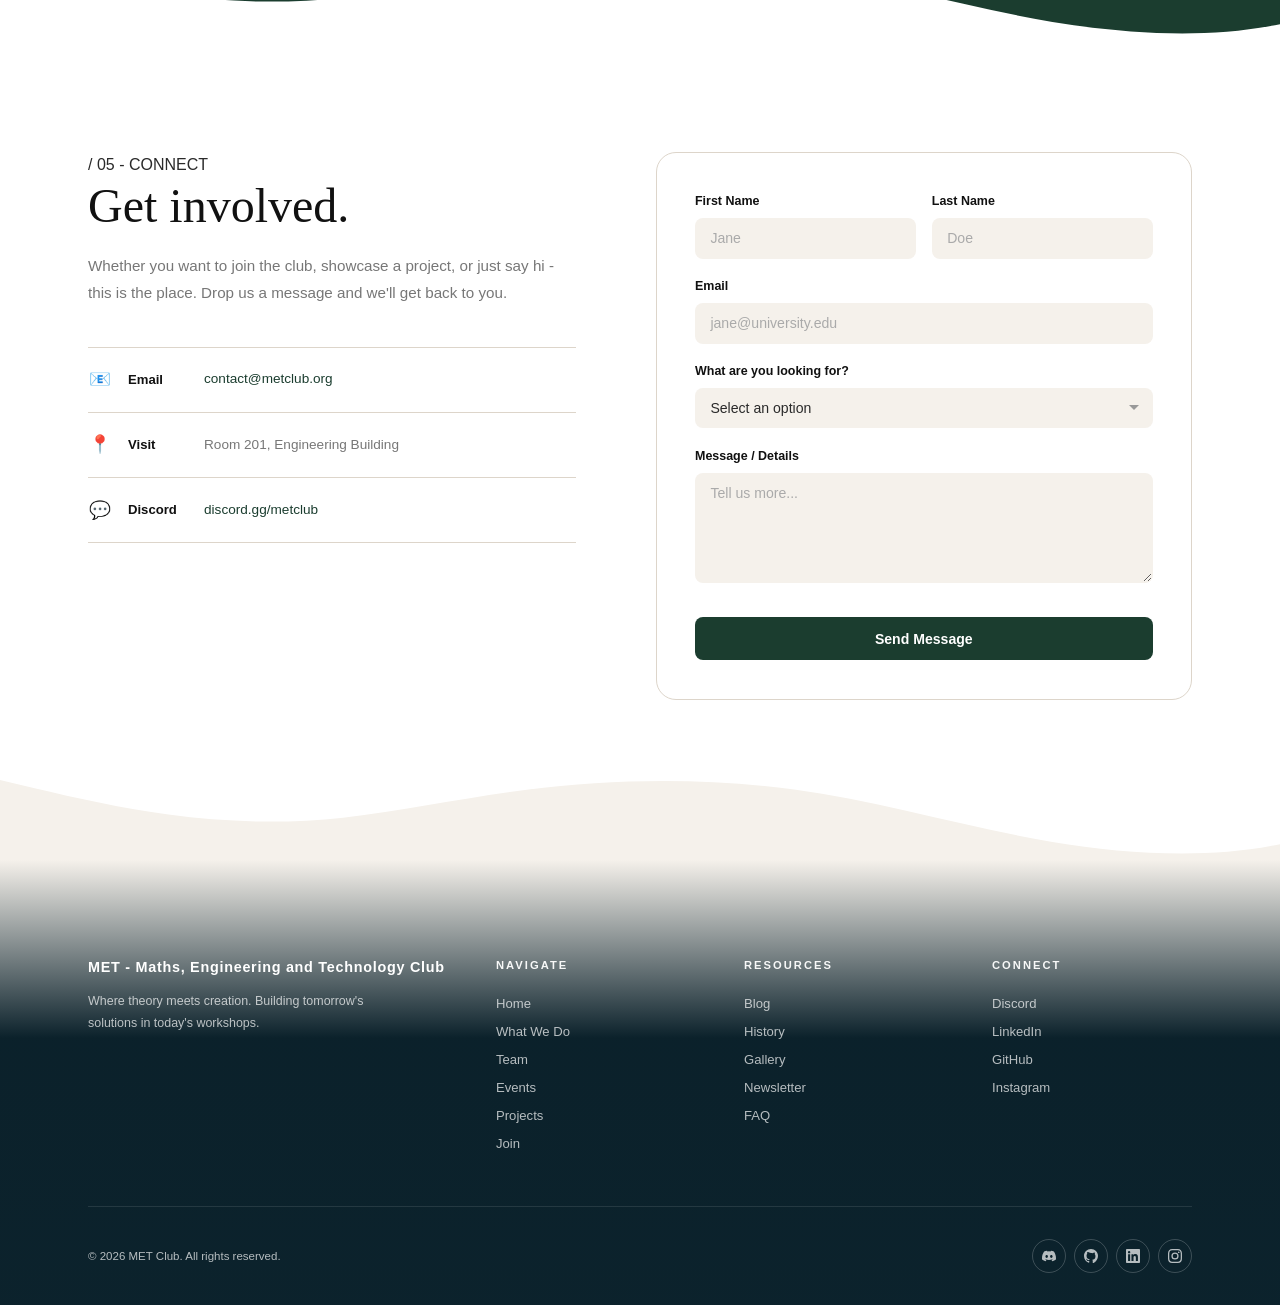
==== commit b7ff3832: "feat: release v2.0 - premium redesign, new pages, and forms" ====
--- a/index.html
+++ b/index.html
@@ -1,16 +1,21 @@
 <!DOCTYPE html>
 <html lang="en">
+
 <head>
   <meta charset="UTF-8">
   <meta name="viewport" content="width=device-width, initial-scale=1.0">
-  <title>MET — Maths, Engineering and Technology Club</title>
-  <meta name="description" content="MET Club — where mathematics, engineering, and technology come together. Join workshops, build projects, and learn with a community of curious minds.">
-  <meta http-equiv="Content-Security-Policy" content="default-src 'self'; img-src 'self' data: https://images.unsplash.com; media-src 'self' https://assets.mixkit.co; style-src 'self' 'unsafe-inline' https://fonts.googleapis.com; font-src 'self' https://fonts.gstatic.com; script-src 'self'; frame-src 'self' https://player.vimeo.com;">
+  <title>MET - Maths, Engineering and Technology Club</title>
+  <meta name="description"
+    content="MET Club - where mathematics, engineering, and technology come together. Join workshops, build projects, and learn with a community of curious minds.">
+  <meta http-equiv="Content-Security-Policy"
+    content="default-src 'self'; img-src 'self' data: https://images.unsplash.com; media-src 'self' https://assets.mixkit.co; style-src 'self' 'unsafe-inline' https://fonts.googleapis.com; font-src 'self' https://fonts.gstatic.com; script-src 'self'; frame-src 'self' https://player.vimeo.com;">
   <meta name="theme-color" content="#f5f1eb">
-  <link rel="icon" type="image/svg+xml" href="data:image/svg+xml,%3Csvg xmlns='http://www.w3.org/2000/svg' viewBox='0 0 100 100'%3E%3Ctext y='.9em' font-size='90'%3E◈%3C/text%3E%3C/svg%3E">
+  <link rel="icon" type="image/svg+xml"
+    href="data:image/svg+xml,%3Csvg xmlns='http://www.w3.org/2000/svg' viewBox='0 0 100 100'%3E%3Ctext y='.9em' font-size='90'%3E◈%3C/text%3E%3C/svg%3E">
   <link rel="stylesheet" href="index.css">
-  <script src="config.js"></script>
+  <script src="config.js?v=2"></script>
 </head>
+
 <body>
 
   <!-- 
@@ -18,7 +23,7 @@
     NAVBAR SECTION
     This navigation bar sticks to the top of the screen. 
     It starts transparent and gets a solid background on scroll (handled in script.js).
-    The 'hamburger' icon is used for the mobile slide-out menu.
+    The 'hamburger' icon is used for the mobile slide-out menu
     ════════════════════════════════════════════════════════════════ 
   -->
   <nav class="nav" id="navbar">
@@ -26,13 +31,14 @@
       <a href="#hero" class="nav-brand">MET</a>
       <div class="nav-right">
         <div class="nav-links" id="nav-links">
-          <a href="team.html" class="nav-link">TEAM</a>
-          <a href="#what-we-do" class="nav-link">DISCIPLINES</a>
-          <a href="showcase.html" class="nav-link">PROJECTS</a>
-          <a href="#events" class="nav-link">EVENTS</a>
-          <a href="#contact" class="nav-link">CONTACT</a>
-        </div>
-        <a href="#contact" class="nav-join">JOIN MET</a>
+          <a href="team.html" class="nav-link">Team</a>
+          <a href="index.html#what-we-do" class="nav-link">Disciplines</a>
+          <a href="showcase.html" class="nav-link">Projects</a>
+          <a href="#events" class="nav-link">Events</a>
+          <a href="index.html#contact" class="nav-link">Contact</a>
+          <a href="index.html#contact" class="nav-join-mobile">Join MET</a>
+        </div>
+        <a href="index.html#contact" class="nav-join">JOIN MET</a>
         <div class="nav-hamburger" id="hamburger">
           <span></span><span></span><span></span>
         </div>
@@ -55,14 +61,14 @@
       </video>
       <div class="hero-ocean-overlay"></div>
     </div>
-    
+
     <div class="container hero-ocean-content">
       <div class="hero-ocean-center reveal">
         <h1 class="hero-ocean-title">MET</h1>
         <p class="hero-ocean-subtitle">Building the future through Mathematics, Engineering, and Technology.</p>
-        <a href="#contact" class="hero-ocean-btn">Join Now</a>
-      </div>
-      
+        <a href="index.html#contact" class="hero-ocean-btn">Join Now</a>
+      </div>
+
     </div>
   </section>
 
@@ -79,23 +85,31 @@
         <div class="about-content reveal-left">
           <p class="section-label">/ ABOUT MET</p>
           <h2 class="about-title">Where theory meets<br><em>creation.</em></h2>
-          <p class="about-text">MET isn't just a club — it's a community of thinkers, builders, and dreamers. We bring together students from every discipline who share one belief: that the best ideas happen at the intersection of mathematics, engineering, and technology.</p>
-          <p class="about-text">From algorithm workshops to robotics builds, from hackathons to research collaborations — we create spaces where curiosity is rewarded and ambition is accelerated.</p>
-          <a href="#contact" class="about-link">
+          <p class="about-text">MET isn't just a club - it's a community of thinkers, builders, and dreamers. We bring
+            together students from every discipline who share one belief: that the best ideas happen at the intersection
+            of mathematics, engineering, and technology.</p>
+          <p class="about-text">From algorithm workshops to robotics builds, from hackathons to research collaborations
+            - we create spaces where curiosity is rewarded and ambition is accelerated.</p>
+          <a href="index.html#contact" class="about-link">
             <span class="about-link-icon">→</span>
             BECOME A MEMBER
           </a>
         </div>
         <div class="about-image reveal-right">
-          <img src="https://images.unsplash.com/photo-1522202176988-66273c2fd55f?auto=format&fit=crop&w=1000&q=80" alt="Students happily collaborating together in natural sunlight">
+          <img src="https://images.unsplash.com/photo-1522202176988-66273c2fd55f?auto=format&fit=crop&w=1000&q=80"
+            alt="Students happily collaborating together in natural sunlight">
         </div>
       </div>
     </div>
 
     <!-- Wave Transition to next section -->
-    <div class="about-wave" style="position: absolute; bottom: 0; left: 0; width: 100%; overflow: hidden; line-height: 0;">
-      <svg data-name="Layer 1" xmlns="http://www.w3.org/2000/svg" viewBox="0 0 1200 120" preserveAspectRatio="none" style="position: relative; display: block; width: calc(100% + 1.3px); height: 80px;">
-          <path d="M321.39,56.44c58-10.79,114.16-30.13,172-41.86,82.39-16.72,168.19-17.73,250.45-.39C823.78,31,906.67,72,985.66,92.83c70.05,18.48,146.53,26.09,214.34,3V120H0V0C50.62,19.34,103.74,40.17,157.81,51.81,211.89,63.44,266.37,66.15,321.39,56.44Z" fill="#ffffff"></path>
+    <div class="about-wave"
+      style="position: absolute; bottom: 0; left: 0; width: 100%; overflow: hidden; line-height: 0;">
+      <svg data-name="Layer 1" xmlns="http://www.w3.org/2000/svg" viewBox="0 0 1200 120" preserveAspectRatio="none"
+        style="position: relative; display: block; width: calc(100% + 1.3px); height: 80px;">
+        <path
+          d="M321.39,56.44c58-10.79,114.16-30.13,172-41.86,82.39-16.72,168.19-17.73,250.45-.39C823.78,31,906.67,72,985.66,92.83c70.05,18.48,146.53,26.09,214.34,3V120H0V0C50.62,19.34,103.74,40.17,157.81,51.81,211.89,63.44,266.37,66.15,321.39,56.44Z"
+          fill="#ffffff"></path>
       </svg>
     </div>
   </section>
@@ -112,7 +126,8 @@
       <div class="disciplines-header reveal">
         <p class="disciplines-label">OUR DISCIPLINES</p>
         <h2 class="disciplines-title">Three fields. One mission.</h2>
-        <p class="disciplines-subtitle">We bridge the gaps between abstract theory, physical systems, and digital innovation.</p>
+        <p class="disciplines-subtitle">We bridge the gaps between abstract theory, physical systems, and digital
+          innovation.</p>
       </div>
 
       <div class="disciplines-grid">
@@ -122,7 +137,8 @@
           <div class="discipline-overlay">
             <span class="discipline-number">01</span>
             <h3 class="discipline-name">Mathematics</h3>
-            <p class="discipline-desc">From abstract theory to applied problem-solving. We explore proofs, algorithms, cryptography, and the elegant structures beneath everything.</p>
+            <p class="discipline-desc">From abstract theory to applied problem-solving. We explore proofs, algorithms,
+              cryptography, and the elegant structures beneath everything.</p>
             <div class="discipline-tags">
               <span class="discipline-tag">Algorithms</span>
               <span class="discipline-tag">Statistics</span>
@@ -134,11 +150,13 @@
 
         <!-- Engineering -->
         <div class="discipline-card reveal" style="transition-delay:0.2s">
-          <img src="https://images.unsplash.com/photo-1504917595217-d4dc5ebe6122?auto=format&fit=crop&w=600&q=80" alt="Close up of hands soldering a circuit board">
+          <img src="https://images.unsplash.com/photo-1504917595217-d4dc5ebe6122?auto=format&fit=crop&w=600&q=80"
+            alt="Close up of hands soldering a circuit board">
           <div class="discipline-overlay">
             <span class="discipline-number">02</span>
             <h3 class="discipline-name">Engineering</h3>
-            <p class="discipline-desc">Designing, building, and testing real-world systems. From circuits to structures to autonomous robots — we make ideas physical.</p>
+            <p class="discipline-desc">Designing, building, and testing real-world systems. From circuits to structures
+              to autonomous robots - we make ideas physical.</p>
             <div class="discipline-tags">
               <span class="discipline-tag">Robotics</span>
               <span class="discipline-tag">CAD</span>
@@ -150,11 +168,13 @@
 
         <!-- Technology -->
         <div class="discipline-card reveal" style="transition-delay:0.3s">
-          <img src="https://images.unsplash.com/photo-1555066931-4365d14bab8c?auto=format&fit=crop&w=600&q=80" alt="Close up of hands typing code on a laptop keyboard">
+          <img src="https://images.unsplash.com/photo-1555066931-4365d14bab8c?auto=format&fit=crop&w=600&q=80"
+            alt="Close up of hands typing code on a laptop keyboard">
           <div class="discipline-overlay">
             <span class="discipline-number">03</span>
             <h3 class="discipline-name">Technology</h3>
-            <p class="discipline-desc">The digital frontier. Web development, AI, cloud computing, cybersecurity — we write the code that shapes the future.</p>
+            <p class="discipline-desc">The digital frontier. Web development, AI, cloud computing, cybersecurity - we
+              write the code that shapes the future.</p>
             <div class="discipline-tags">
               <span class="discipline-tag">AI / ML</span>
               <span class="discipline-tag">Web Dev</span>
@@ -166,11 +186,15 @@
       </div>
 
     </div>
-    
+
     <!-- Ocean Wave Transition to next section -->
-    <div class="disciplines-wave" style="position: absolute; bottom: 0; left: 0; width: 100%; overflow: hidden; line-height: 0;">
-      <svg data-name="Layer 1" xmlns="http://www.w3.org/2000/svg" viewBox="0 0 1200 120" preserveAspectRatio="none" style="position: relative; display: block; width: calc(100% + 1.3px); height: 80px;">
-          <path d="M321.39,56.44c58-10.79,114.16-30.13,172-41.86,82.39-16.72,168.19-17.73,250.45-.39C823.78,31,906.67,72,985.66,92.83c70.05,18.48,146.53,26.09,214.34,3V120H0V0C50.62,19.34,103.74,40.17,157.81,51.81,211.89,63.44,266.37,66.15,321.39,56.44Z" fill="#ffffff"></path>
+    <div class="disciplines-wave"
+      style="position: absolute; bottom: 0; left: 0; width: 100%; overflow: hidden; line-height: 0;">
+      <svg data-name="Layer 1" xmlns="http://www.w3.org/2000/svg" viewBox="0 0 1200 120" preserveAspectRatio="none"
+        style="position: relative; display: block; width: calc(100% + 1.3px); height: 80px;">
+        <path
+          d="M321.39,56.44c58-10.79,114.16-30.13,172-41.86,82.39-16.72,168.19-17.73,250.45-.39C823.78,31,906.67,72,985.66,92.83c70.05,18.48,146.53,26.09,214.34,3V120H0V0C50.62,19.34,103.74,40.17,157.81,51.81,211.89,63.44,266.37,66.15,321.39,56.44Z"
+          fill="#ffffff"></path>
       </svg>
     </div>
   </section>
@@ -187,7 +211,7 @@
   -->
   <section class="events" id="events">
     <div class="container">
-      <p class="section-label reveal" style="text-align:center;">/ 03 — EVENTS</p>
+      <p class="section-label reveal" style="text-align:center;">/ 03 - EVENTS</p>
       <h2 class="events-heading reveal">On the calendar.</h2>
 
       <div class="timetable reveal" id="dynamic-events">
@@ -196,9 +220,13 @@
     </div>
 
     <!-- Wave Transition to next section -->
-    <div class="events-wave" style="position: absolute; bottom: 0; left: 0; width: 100%; overflow: hidden; line-height: 0;">
-      <svg data-name="Layer 1" xmlns="http://www.w3.org/2000/svg" viewBox="0 0 1200 120" preserveAspectRatio="none" style="position: relative; display: block; width: calc(100% + 1.3px); height: 80px;">
-          <path d="M321.39,56.44c58-10.79,114.16-30.13,172-41.86,82.39-16.72,168.19-17.73,250.45-.39C823.78,31,906.67,72,985.66,92.83c70.05,18.48,146.53,26.09,214.34,3V120H0V0C50.62,19.34,103.74,40.17,157.81,51.81,211.89,63.44,266.37,66.15,321.39,56.44Z" fill="#1b3d2f"></path>
+    <div class="events-wave"
+      style="position: absolute; bottom: 0; left: 0; width: 100%; overflow: hidden; line-height: 0;">
+      <svg data-name="Layer 1" xmlns="http://www.w3.org/2000/svg" viewBox="0 0 1200 120" preserveAspectRatio="none"
+        style="position: relative; display: block; width: calc(100% + 1.3px); height: 80px;">
+        <path
+          d="M321.39,56.44c58-10.79,114.16-30.13,172-41.86,82.39-16.72,168.19-17.73,250.45-.39C823.78,31,906.67,72,985.66,92.83c70.05,18.48,146.53,26.09,214.34,3V120H0V0C50.62,19.34,103.74,40.17,157.81,51.81,211.89,63.44,266.37,66.15,321.39,56.44Z"
+          fill="#1b3d2f"></path>
       </svg>
     </div>
   </section>
@@ -211,15 +239,16 @@
   -->
   <section class="projects-preview" id="projects-preview" style="background-color: var(--background); padding: 6rem 0;">
     <div class="container">
-      <p class="section-label reveal" style="text-align:center;">/ 04 — PROJECTS</p>
+      <p class="section-label reveal" style="text-align:center;">/ 04 - PROJECTS</p>
       <h2 class="events-heading reveal" style="text-align:center;">Featured Work.</h2>
 
       <div class="team-grid reveal" id="dynamic-projects-preview" style="margin-top: 4rem;">
         <!-- Injected via script.js from config.js -->
       </div>
-      
+
       <div class="reveal" style="text-align:center; margin-top: 4rem;">
-        <a href="showcase.html" class="cta-band-btn" style="display:inline-block; border: 1px solid var(--black); color: var(--black);">View more and explore</a>
+        <a href="showcase.html" class="cta-band-btn"
+          style="display:inline-block; border: 1px solid var(--black); color: var(--black);">View more and explore</a>
       </div>
     </div>
   </section>
@@ -234,13 +263,17 @@
   <section class="cta-band" id="cta-band">
     <div class="container">
       <p class="cta-band-quote reveal">"The best way to learn<br>is to <em>build.</em>"</p>
-      <a href="#contact" class="cta-band-btn reveal">Join the club</a>
+      <a href="index.html#contact" class="cta-band-btn reveal">Join the club</a>
     </div>
 
     <!-- Wave Transition to next section -->
-    <div class="cta-wave" style="position: absolute; bottom: 0; left: 0; width: 100%; overflow: hidden; line-height: 0;">
-      <svg data-name="Layer 1" xmlns="http://www.w3.org/2000/svg" viewBox="0 0 1200 120" preserveAspectRatio="none" style="position: relative; display: block; width: calc(100% + 1.3px); height: 80px;">
-          <path d="M321.39,56.44c58-10.79,114.16-30.13,172-41.86,82.39-16.72,168.19-17.73,250.45-.39C823.78,31,906.67,72,985.66,92.83c70.05,18.48,146.53,26.09,214.34,3V120H0V0C50.62,19.34,103.74,40.17,157.81,51.81,211.89,63.44,266.37,66.15,321.39,56.44Z" fill="#ffffff"></path>
+    <div class="cta-wave"
+      style="position: absolute; bottom: 0; left: 0; width: 100%; overflow: hidden; line-height: 0;">
+      <svg data-name="Layer 1" xmlns="http://www.w3.org/2000/svg" viewBox="0 0 1200 120" preserveAspectRatio="none"
+        style="position: relative; display: block; width: calc(100% + 1.3px); height: 80px;">
+        <path
+          d="M321.39,56.44c58-10.79,114.16-30.13,172-41.86,82.39-16.72,168.19-17.73,250.45-.39C823.78,31,906.67,72,985.66,92.83c70.05,18.48,146.53,26.09,214.34,3V120H0V0C50.62,19.34,103.74,40.17,157.81,51.81,211.89,63.44,266.37,66.15,321.39,56.44Z"
+          fill="#ffffff"></path>
       </svg>
     </div>
   </section>
@@ -257,10 +290,11 @@
     <div class="container">
       <div class="connect-grid">
         <div class="reveal-left">
-          <p class="section-label">/ 05 — CONNECT</p>
+          <p class="section-label">/ 05 - CONNECT</p>
           <h2 class="connect-heading">Get involved.</h2>
-          <p class="connect-text">Whether you want to join the club, showcase a project, or just say hi — this is the place. Drop us a message and we'll get back to you.</p>
-          
+          <p class="connect-text">Whether you want to join the club, showcase a project, or just say hi - this is the
+            place. Drop us a message and we'll get back to you.</p>
+
           <div class="connect-list">
             <div class="connect-item">
               <span class="connect-icon">📧</span>
@@ -281,18 +315,17 @@
         </div>
 
         <div class="form-card reveal-right" id="connect-form-container">
-          <!-- We use native form submission for FormSubmit so activation/captchas work -->
           <form id="connect-form" action="https://formsubmit.co/1873reddy1873@gmail.com" method="POST">
-            
+
             <!-- FormSubmit Configurations -->
             <input type="hidden" name="_subject" id="hidden-subject" value="New Contact Form Submission">
             <input type="hidden" name="_captcha" value="false">
-            <input type="hidden" name="_next" value="http://localhost:3000/">
-            
+
             <div class="form-row">
               <div class="form-group">
                 <label for="connect-firstname" class="form-label">First Name</label>
-                <input type="text" name="First Name" id="connect-firstname" class="form-input" placeholder="Jane" required>
+                <input type="text" name="First Name" id="connect-firstname" class="form-input" placeholder="Jane"
+                  required>
               </div>
               <div class="form-group">
                 <label for="connect-lastname" class="form-label">Last Name</label>
@@ -301,11 +334,13 @@
             </div>
             <div class="form-group">
               <label for="connect-email" class="form-label">Email</label>
-              <input type="email" name="email" id="connect-email" class="form-input" placeholder="jane@university.edu" required>
+              <input type="email" name="email" id="connect-email" class="form-input" placeholder="jane@university.edu"
+                required>
             </div>
             <div class="form-group">
               <label for="connect-purpose" class="form-label">What are you looking for?</label>
-              <select id="connect-purpose" name="Category" class="form-select" required onchange="document.getElementById('hidden-subject').value = this.value;">
+              <select id="connect-purpose" name="Category" class="form-select" required
+                onchange="document.getElementById('hidden-subject').value = this.value;">
                 <option value="" disabled selected>Select an option</option>
                 <option>I want to join the club</option>
                 <option>I have a general question</option>
@@ -317,7 +352,8 @@
             </div>
             <div class="form-group">
               <label for="connect-message" class="form-label">Message / Details</label>
-              <textarea id="connect-message" name="Message" class="form-textarea" placeholder="Tell us more..." required></textarea>
+              <textarea id="connect-message" name="Message" class="form-textarea" placeholder="Tell us more..."
+                required></textarea>
             </div>
             <button type="submit" class="form-submit" id="connect-submit-btn">Send Message</button>
           </form>
@@ -331,9 +367,13 @@
     </div>
 
     <!-- Wave Transition to next section -->
-    <div class="connect-wave" style="position: absolute; bottom: 0; left: 0; width: 100%; overflow: hidden; line-height: 0;">
-      <svg data-name="Layer 1" xmlns="http://www.w3.org/2000/svg" viewBox="0 0 1200 120" preserveAspectRatio="none" style="position: relative; display: block; width: calc(100% + 1.3px); height: 80px;">
-          <path d="M321.39,56.44c58-10.79,114.16-30.13,172-41.86,82.39-16.72,168.19-17.73,250.45-.39C823.78,31,906.67,72,985.66,92.83c70.05,18.48,146.53,26.09,214.34,3V120H0V0C50.62,19.34,103.74,40.17,157.81,51.81,211.89,63.44,266.37,66.15,321.39,56.44Z" fill="#f5f1eb"></path>
+    <div class="connect-wave"
+      style="position: absolute; bottom: 0; left: 0; width: 100%; overflow: hidden; line-height: 0;">
+      <svg data-name="Layer 1" xmlns="http://www.w3.org/2000/svg" viewBox="0 0 1200 120" preserveAspectRatio="none"
+        style="position: relative; display: block; width: calc(100% + 1.3px); height: 80px;">
+        <path
+          d="M321.39,56.44c58-10.79,114.16-30.13,172-41.86,82.39-16.72,168.19-17.73,250.45-.39C823.78,31,906.67,72,985.66,92.83c70.05,18.48,146.53,26.09,214.34,3V120H0V0C50.62,19.34,103.74,40.17,157.81,51.81,211.89,63.44,266.37,66.15,321.39,56.44Z"
+          fill="#f5f1eb"></path>
       </svg>
     </div>
   </section>
@@ -356,23 +396,26 @@
     <div class="container footer-content">
       <div class="footer-top">
         <div>
-          <p class="footer-brand-name">MET — Maths, Engineering and Technology Club</p>
-          <p class="footer-brand-desc">Where theory meets creation. Building tomorrow's solutions in today's workshops.</p>
+          <p class="footer-brand-name">MET - Maths, Engineering and Technology Club</p>
+          <p class="footer-brand-desc">Where theory meets creation. Building tomorrow's solutions in today's workshops.
+          </p>
         </div>
         <div class="footer-col">
           <h4>Navigate</h4>
-          <a href="#hero">Home</a>
-          <a href="#what-we-do">What We Do</a>
-          <a href="#team">Team</a>
-          <a href="#events">Events</a>
-          <a href="#contact">Join</a>
+          <a href="index.html#hero">Home</a>
+          <a href="index.html#what-we-do">What We Do</a>
+          <a href="team.html">Team</a>
+          <a href="events.html">Events</a>
+          <a href="showcase.html">Projects</a>
+          <a href="index.html#contact">Join</a>
         </div>
         <div class="footer-col">
           <h4>Resources</h4>
-          <a href="#">Blog</a>
-          <a href="#">Gallery</a>
-          <a href="#">Newsletter</a>
-          <a href="#">FAQ</a>
+          <a href="blog.html">Blog</a>
+          <a href="history.html">History</a>
+          <a href="gallery.html">Gallery</a>
+          <a href="newsletter.html">Newsletter</a>
+          <a href="faq.html">FAQ</a>
         </div>
         <div class="footer-col">
           <h4>Connect</h4>
@@ -385,15 +428,32 @@
       <div class="footer-bottom">
         <span>© <span id="year"></span> MET Club. All rights reserved.</span>
         <div class="footer-socials">
-          <a href="#" class="footer-social" aria-label="Discord"><svg width="14" height="14" viewBox="0 0 24 24" fill="currentColor"><path d="M20.317 4.37a19.79 19.79 0 00-4.885-1.515.074.074 0 00-.079.037c-.21.375-.444.865-.608 1.25a18.27 18.27 0 00-5.487 0 12.64 12.64 0 00-.618-1.25.077.077 0 00-.079-.037A19.74 19.74 0 003.677 4.37a.07.07 0 00-.032.028C.533 9.046-.32 13.58.099 18.058a.082.082 0 00.031.056 19.9 19.9 0 005.993 3.03.078.078 0 00.084-.028c.462-.63.873-1.295 1.226-1.994a.076.076 0 00-.041-.106 13.1 13.1 0 01-1.872-.892.077.077 0 01-.008-.128c.126-.094.252-.192.372-.291a.074.074 0 01.078-.01c3.928 1.793 8.18 1.793 12.062 0a.074.074 0 01.078.01c.12.099.246.197.373.291a.077.077 0 01-.006.128 12.3 12.3 0 01-1.873.891.076.076 0 00-.041.107c.36.698.772 1.363 1.225 1.993a.076.076 0 00.084.028 19.84 19.84 0 006.002-3.03.077.077 0 00.031-.055c.5-5.177-.838-9.674-3.549-13.66a.061.061 0 00-.031-.03zM8.02 15.33c-1.183 0-2.157-1.086-2.157-2.419s.955-2.419 2.157-2.419c1.21 0 2.176 1.096 2.157 2.42 0 1.332-.956 2.418-2.157 2.418zm7.975 0c-1.183 0-2.157-1.086-2.157-2.419s.955-2.419 2.157-2.419c1.21 0 2.176 1.096 2.157 2.42 0 1.332-.946 2.418-2.157 2.418z"/></svg></a>
-          <a href="#" class="footer-social" aria-label="GitHub"><svg width="14" height="14" viewBox="0 0 24 24" fill="currentColor"><path d="M12 0c-6.626 0-12 5.373-12 12 0 5.302 3.438 9.8 8.207 11.387.599.111.793-.261.793-.577v-2.234c-3.338.726-4.033-1.416-4.033-1.416-.546-1.387-1.333-1.756-1.333-1.756-1.089-.745.083-.729.083-.729 1.205.084 1.839 1.237 1.839 1.237 1.07 1.834 2.807 1.304 3.492.997.107-.775.418-1.305.762-1.604-2.665-.305-5.467-1.334-5.467-5.931 0-1.311.469-2.381 1.236-3.221-.124-.303-.535-1.524.117-3.176 0 0 1.008-.322 3.301 1.23A11.95 11.95 0 0112 6.844c1.02.005 2.047.138 3.006.404 2.291-1.552 3.297-1.23 3.297-1.23.653 1.653.242 2.874.118 3.176.77.84 1.235 1.911 1.235 3.221 0 4.609-2.807 5.624-5.479 5.921.43.372.823 1.102.823 2.222v3.293c0 .319.192.694.801.576C20.566 21.797 24 17.3 24 12c0-6.627-5.373-12-12-12z"/></svg></a>
-          <a href="#" class="footer-social" aria-label="LinkedIn"><svg width="14" height="14" viewBox="0 0 24 24" fill="currentColor"><path d="M20.447 20.452h-3.554v-5.569c0-1.328-.027-3.037-1.852-3.037-1.853 0-2.136 1.445-2.136 2.939v5.667H9.351V9h3.414v1.561h.046c.477-.9 1.637-1.85 3.37-1.85 3.601 0 4.267 2.37 4.267 5.455v6.286zM5.337 7.433a2.064 2.064 0 110-4.128 2.064 2.064 0 010 4.128zm1.782 13.019H3.555V9h3.564v11.452zM22.225 0H1.771C.792 0 0 .774 0 1.729v20.542C0 23.227.792 24 1.771 24h20.451C23.2 24 24 23.227 24 22.271V1.729C24 .774 23.2 0 22.222 0h.003z"/></svg></a>
-          <a href="#" class="footer-social" aria-label="Instagram"><svg width="14" height="14" viewBox="0 0 24 24" fill="currentColor"><path d="M12 2.163c3.204 0 3.584.012 4.85.07 3.252.148 4.771 1.691 4.919 4.919.058 1.265.069 1.645.069 4.849 0 3.205-.012 3.584-.069 4.849-.149 3.225-1.664 4.771-4.919 4.919-1.266.058-1.644.07-4.85.07-3.204 0-3.584-.012-4.849-.07-3.26-.149-4.771-1.699-4.919-4.92-.058-1.265-.07-1.644-.07-4.849 0-3.204.013-3.583.07-4.849.149-3.227 1.664-4.771 4.919-4.919 1.266-.057 1.645-.069 4.849-.069zm0-2.163c-3.259 0-3.667.014-4.947.072-4.358.2-6.78 2.618-6.98 6.98-.059 1.281-.073 1.689-.073 4.948 0 3.259.014 3.668.072 4.948.2 4.358 2.618 6.78 6.98 6.98 1.281.058 1.689.072 4.948.072 3.259 0 3.668-.014 4.948-.072 4.354-.2 6.782-2.618 6.979-6.98.059-1.28.073-1.689.073-4.948 0-3.259-.014-3.667-.072-4.947-.196-4.354-2.617-6.78-6.979-6.98-1.281-.059-1.69-.073-4.949-.073zm0 5.838a6.162 6.162 0 100 12.324 6.162 6.162 0 000-12.324zM12 16a4 4 0 110-8 4 4 0 010 8zm6.406-11.845a1.44 1.44 0 100 2.881 1.44 1.44 0 000-2.881z"/></svg></a>
+          <a href="#" class="footer-social" aria-label="Discord"><svg width="14" height="14" viewBox="0 0 24 24"
+              fill="currentColor">
+              <path
+                d="M20.317 4.37a19.79 19.79 0 00-4.885-1.515.074.074 0 00-.079.037c-.21.375-.444.865-.608 1.25a18.27 18.27 0 00-5.487 0 12.64 12.64 0 00-.618-1.25.077.077 0 00-.079-.037A19.74 19.74 0 003.677 4.37a.07.07 0 00-.032.028C.533 9.046-.32 13.58.099 18.058a.082.082 0 00.031.056 19.9 19.9 0 005.993 3.03.078.078 0 00.084-.028c.462-.63.873-1.295 1.226-1.994a.076.076 0 00-.041-.106 13.1 13.1 0 01-1.872-.892.077.077 0 01-.008-.128c.126-.094.252-.192.372-.291a.074.074 0 01.078-.01c3.928 1.793 8.18 1.793 12.062 0a.074.074 0 01.078.01c.12.099.246.197.373.291a.077.077 0 01-.006.128 12.3 12.3 0 01-1.873.891.076.076 0 00-.041.107c.36.698.772 1.363 1.225 1.993a.076.076 0 00.084.028 19.84 19.84 0 006.002-3.03.077.077 0 00.031-.055c.5-5.177-.838-9.674-3.549-13.66a.061.061 0 00-.031-.03zM8.02 15.33c-1.183 0-2.157-1.086-2.157-2.419s.955-2.419 2.157-2.419c1.21 0 2.176 1.096 2.157 2.42 0 1.332-.956 2.418-2.157 2.418zm7.975 0c-1.183 0-2.157-1.086-2.157-2.419s.955-2.419 2.157-2.419c1.21 0 2.176 1.096 2.157 2.42 0 1.332-.946 2.418-2.157 2.418z" />
+            </svg></a>
+          <a href="#" class="footer-social" aria-label="GitHub"><svg width="14" height="14" viewBox="0 0 24 24"
+              fill="currentColor">
+              <path
+                d="M12 0c-6.626 0-12 5.373-12 12 0 5.302 3.438 9.8 8.207 11.387.599.111.793-.261.793-.577v-2.234c-3.338.726-4.033-1.416-4.033-1.416-.546-1.387-1.333-1.756-1.333-1.756-1.089-.745.083-.729.083-.729 1.205.084 1.839 1.237 1.839 1.237 1.07 1.834 2.807 1.304 3.492.997.107-.775.418-1.305.762-1.604-2.665-.305-5.467-1.334-5.467-5.931 0-1.311.469-2.381 1.236-3.221-.124-.303-.535-1.524.117-3.176 0 0 1.008-.322 3.301 1.23A11.95 11.95 0 0112 6.844c1.02.005 2.047.138 3.006.404 2.291-1.552 3.297-1.23 3.297-1.23.653 1.653.242 2.874.118 3.176.77.84 1.235 1.911 1.235 3.221 0 4.609-2.807 5.624-5.479 5.921.43.372.823 1.102.823 2.222v3.293c0 .319.192.694.801.576C20.566 21.797 24 17.3 24 12c0-6.627-5.373-12-12-12z" />
+            </svg></a>
+          <a href="#" class="footer-social" aria-label="LinkedIn"><svg width="14" height="14" viewBox="0 0 24 24"
+              fill="currentColor">
+              <path
+                d="M20.447 20.452h-3.554v-5.569c0-1.328-.027-3.037-1.852-3.037-1.853 0-2.136 1.445-2.136 2.939v5.667H9.351V9h3.414v1.561h.046c.477-.9 1.637-1.85 3.37-1.85 3.601 0 4.267 2.37 4.267 5.455v6.286zM5.337 7.433a2.064 2.064 0 110-4.128 2.064 2.064 0 010 4.128zm1.782 13.019H3.555V9h3.564v11.452zM22.225 0H1.771C.792 0 0 .774 0 1.729v20.542C0 23.227.792 24 1.771 24h20.451C23.2 24 24 23.227 24 22.271V1.729C24 .774 23.2 0 22.222 0h.003z" />
+            </svg></a>
+          <a href="#" class="footer-social" aria-label="Instagram"><svg width="14" height="14" viewBox="0 0 24 24"
+              fill="currentColor">
+              <path
+                d="M12 2.163c3.204 0 3.584.012 4.85.07 3.252.148 4.771 1.691 4.919 4.919.058 1.265.069 1.645.069 4.849 0 3.205-.012 3.584-.069 4.849-.149 3.225-1.664 4.771-4.919 4.919-1.266.058-1.644.07-4.85.07-3.204 0-3.584-.012-4.849-.07-3.26-.149-4.771-1.699-4.919-4.92-.058-1.265-.07-1.644-.07-4.849 0-3.204.013-3.583.07-4.849.149-3.227 1.664-4.771 4.919-4.919 1.266-.057 1.645-.069 4.849-.069zm0-2.163c-3.259 0-3.667.014-4.947.072-4.358.2-6.78 2.618-6.98 6.98-.059 1.281-.073 1.689-.073 4.948 0 3.259.014 3.668.072 4.948.2 4.358 2.618 6.78 6.98 6.98 1.281.058 1.689.072 4.948.072 3.259 0 3.668-.014 4.948-.072 4.354-.2 6.782-2.618 6.979-6.98.059-1.28.073-1.689.073-4.948 0-3.259-.014-3.667-.072-4.947-.196-4.354-2.617-6.78-6.979-6.98-1.281-.059-1.69-.073-4.949-.073zm0 5.838a6.162 6.162 0 100 12.324 6.162 6.162 0 000-12.324zM12 16a4 4 0 110-8 4 4 0 010 8zm6.406-11.845a1.44 1.44 0 100 2.881 1.44 1.44 0 000-2.881z" />
+            </svg></a>
         </div>
       </div>
     </div>
   </footer>
 
-  <script src="script.js"></script>
+  <script src="script.js?v=5"></script>
 </body>
-</html>
+
+</html>
--- a/index.css
+++ b/index.css
@@ -3,7 +3,7 @@
    Cream · Forest Green · Big Serif · Lots of Air
    ============================================================ */
 
-@import url('https://fonts.googleapis.com/css2?family=DM+Serif+Display:ital@0;1&family=Inter:wght@300;400;500;600;700&family=JetBrains+Mono:wght@400;500&display=swap');
+@import url('https://fonts.googleapis.com/css2?family=DM+Serif+Display:ital@0;1&family=Inter:wght@300;400;500;600;700&family=JetBrains+Mono:wght@400;500&family=Great+Vibes&display=swap');
 
 /* ── Tokens ────────────────────────────────────────────────── */
 /* 
@@ -132,6 +132,7 @@
   font-size: 0.75rem;
   font-weight: 600;
   letter-spacing: 0.05em;
+  text-transform: uppercase;
   color: rgba(255, 255, 255, 0.7);
   transition: color var(--t-fast);
 }
@@ -142,8 +143,8 @@
   font-size: 0.75rem;
   font-weight: 600;
   letter-spacing: 0.05em;
-  color: var(--black);
-  background: var(--gold);
+  color: var(--cream);
+  background: var(--green);
   padding: 0.6rem 1.6rem;
   border-radius: var(--r-pill);
   transition: background var(--t-fast), transform var(--t-fast);
@@ -151,7 +152,7 @@
 }
 
 .nav-join:hover {
-  background: #d4b06e;
+  background: #1a3c30;
   transform: translateY(-1px);
 }
 
@@ -940,10 +941,10 @@
 
 .footer-brand-name {
   font-family: var(--font-sans);
-  font-size: 0.82rem;
-  font-weight: 700;
+  font-size: 0.9rem;
+  font-weight: 900;
   color: var(--white);
-  letter-spacing: 0.04em;
+  letter-spacing: 0.05em;
   margin-bottom: 0.75rem;
 }
 
@@ -955,11 +956,11 @@
 }
 
 .footer-col h4 {
-  font-size: 0.65rem;
-  font-weight: 600;
+  font-size: 0.7rem;
+  font-weight: 800;
   letter-spacing: 0.18em;
   text-transform: uppercase;
-  color: rgba(255, 255, 255, 0.5);
+  color: rgba(255, 255, 255, 0.95);
   margin-bottom: 1rem;
 }
 
@@ -1047,16 +1048,59 @@
   .nav-links {
     position: fixed;
     top: 0; right: -100%;
-    width: 80%; max-width: 320px; height: 100vh;
-    background: var(--cream);
+    width: 85%; max-width: 400px; height: 100vh;
+    background: var(--green); /* Dark ocean green background */
     flex-direction: column;
-    padding: 6rem 2rem 2rem;
-    gap: 1.5rem;
-    transition: right var(--t-slow);
-    box-shadow: -4px 0 20px rgba(0,0,0,0.05);
+    justify-content: flex-start;
+    align-items: flex-start;
+    padding: 7rem 2.5rem 2rem;
+    gap: 0;
+    transition: right 0.5s cubic-bezier(0.77, 0, 0.175, 1);
+    box-shadow: -10px 0 30px rgba(0,0,0,0.4);
   }
   .nav-links.open { right: 0; }
-  .nav-hamburger { display: flex; }
+  
+  .nav-links .nav-link {
+    font-family: var(--font-serif);
+    color: var(--cream);
+    font-size: 2rem;
+    font-weight: 400;
+    width: 100%;
+    padding: 1.2rem 0;
+    border-bottom: 1px solid rgba(245, 241, 235, 0.15);
+    text-transform: capitalize;
+    letter-spacing: 0;
+    transition: all 0.3s ease;
+  }
+
+  .nav-links .nav-link:hover {
+    color: var(--gold);
+    padding-left: 10px;
+    border-bottom: 1px solid var(--gold);
+  }
+
+  .nav-join-mobile {
+    margin-top: 3rem;
+    display: inline-block;
+    width: 100%;
+    text-align: center;
+    padding: 1.2rem;
+    background: var(--gold);
+    color: var(--black);
+    text-transform: uppercase;
+    font-family: var(--font-sans);
+    font-size: 0.9rem;
+    font-weight: 700;
+    letter-spacing: 0.1em;
+    border-radius: var(--r-pill);
+    text-decoration: none;
+    transition: all 0.3s ease;
+  }
+  .nav-join-mobile:hover {
+    background: var(--cream);
+  }
+  
+  .nav-hamburger { display: flex; z-index: 100; }
 
   .hero { padding: 8rem 0 4rem; }
   .hero-image {
@@ -1112,3 +1156,181 @@
 @media (max-width: 768px) {
   .view-event-btn { margin-left: 0; margin-top: 0.5rem; width: max-content; }
 }
+
+/* ============================================================
+   TEAM SLIDER
+   ============================================================ */
+.team-spotlight-section {
+  position: relative;
+  width: 100%;
+  max-width: 1050px;
+  margin: 0 auto;
+  padding: 0 4rem; /* Give room for the arrows to hang on the outside */
+  z-index: 1;
+}
+
+
+
+.team-slider-mask {
+  overflow: hidden;
+  padding-top: 1rem;
+  padding-bottom: 2rem;
+  margin: -1rem -1rem -2rem -1rem;
+  padding-left: 1rem;
+  padding-right: 1rem;
+}
+
+.team-slider-container {
+  position: relative;
+  display: flex;
+  align-items: stretch;
+  border-radius: 20px;
+  background: var(--white);
+  border: 4px solid var(--green);
+  box-shadow: 0 0 40px rgba(27, 61, 47, 0.4);
+  /* padding removed to make image flush with edges and fix gap overflow */
+  overflow: hidden;
+}
+
+.team-slider-track { display: flex; width: 100%; align-items: stretch; }
+
+/* Removed gap to fix flex 100% calculation causing overlap */
+.team-slide { display: flex; width: 100%; flex: 0 0 100%; box-sizing: border-box; align-items: stretch; }
+
+.team-slide-sidebar {
+  flex: 0 0 380px;
+  position: relative;
+  background: var(--cream);
+  border-right: 4px solid var(--green);
+}
+
+.team-slide-sidebar .full-length-img {
+  width: 100%;
+  height: 100%;
+  object-fit: cover;
+  display: block;
+}
+
+
+
+.team-slide-main {
+  flex: 1;
+  display: flex;
+  flex-direction: column;
+  padding: 3rem; /* Added padding to main content area */
+}
+
+.main-header { margin-bottom: 1.5rem; }
+.main-name { font-size: 3rem; font-weight: 700; font-family: var(--font-sans); color: var(--black); line-height: 1.1; margin-bottom: 0.5rem; letter-spacing: -0.02em; }
+.main-role { font-size: 1.1rem; font-weight: 700; font-family: var(--font-sans); color: var(--green); letter-spacing: 0.05em; }
+.main-bio { font-size: 1.1rem; color: var(--text); line-height: 1.6; margin-bottom: 2rem; }
+
+
+.tech-dashboard {
+  display: grid;
+  grid-template-columns: 1fr 1fr;
+  gap: 1.5rem;
+  margin-top: auto;
+}
+
+.quick-stats-card {
+  background: #1e293b;
+  border-radius: 12px;
+  padding: 1.5rem;
+  color: white;
+  box-shadow: 0 10px 20px rgba(0,0,0,0.1);
+  display: flex;
+  flex-direction: column;
+  justify-content: center;
+}
+.quick-stats-card h5 { color: white; font-family: var(--font-sans); font-size: 1rem; letter-spacing: 0.05em; margin-bottom: 1.5rem; font-weight: 700; text-transform: uppercase;}
+.stat-item { margin-bottom: 1rem; }
+.stat-label { display: flex; justify-content: space-between; font-size: 0.85rem; font-weight: 600; font-family: var(--font-sans); margin-bottom: 0.4rem; color: #f1f5f9; }
+.stat-bar-bg { width: 100%; height: 8px; background: rgba(255,255,255,0.1); border-radius: 4px; overflow: hidden; }
+.stat-bar-fill { height: 100%; background: var(--green); border-radius: 4px; }
+
+.current-project-wrapper { display: flex; flex-direction: column; gap: 1rem; height: 100%; }
+.current-project-card {
+  background: linear-gradient(135deg, #e0f8e9 0%, #c4ebd4 100%);
+  border: 1px solid rgba(0, 255, 0, 0.3);
+  border-radius: 12px;
+  padding: 1.5rem;
+  box-shadow: 0 0 20px rgba(74, 222, 128, 0.4);
+  text-align: center;
+  flex: 1;
+  display: flex;
+  flex-direction: column;
+  justify-content: center;
+  align-items: center;
+}
+.project-badge {
+  background: var(--green);
+  color: white;
+  font-family: var(--font-sans);
+  font-size: 0.8rem;
+  font-weight: 700;
+  padding: 0.5rem 1rem;
+  border-radius: 20px;
+  margin-bottom: 1rem;
+  box-shadow: 0 4px 10px rgba(27, 61, 47, 0.2);
+}
+.project-title { font-weight: 700; font-size: 1.2rem; font-family: var(--font-sans); margin-bottom: 0.3rem; color: var(--black); }
+.project-desc { font-size: 0.9rem; color: var(--text); }
+
+.action-buttons { display: flex; justify-content: center; gap: 0.8rem; }
+.action-btn { 
+  display: flex; flex-direction: column; align-items: center; justify-content: center; gap: 0.4rem;
+  background: var(--white); border: 1px solid var(--border); border-radius: 8px; 
+  padding: 0.6rem; font-size: 0.75rem; font-weight: 600; font-family: var(--font-sans); color: var(--black); cursor: pointer; flex: 1; transition: var(--t-fast);
+}
+.action-btn:hover { background: var(--green); color: white; border-color: var(--green); }
+.action-btn:hover svg { stroke: white; }
+
+
+
+.slider-btn {
+  position: absolute;
+  top: 50%;
+  transform: translateY(-50%);
+  background: var(--white);
+  border: 1px solid var(--border);
+  border-radius: 50%;
+  width: 54px;
+  height: 54px;
+  font-size: 1.5rem;
+  cursor: pointer;
+  display: flex;
+  align-items: center;
+  justify-content: center;
+  z-index: 10;
+  color: var(--green);
+  box-shadow: 0 4px 15px rgba(0,0,0,0.1);
+  transition: var(--t-base);
+}
+
+.slider-btn:hover {
+  background: var(--green);
+  color: var(--white);
+  transform: translateY(-50%) scale(1.1);
+  box-shadow: 0 10px 30px rgba(27, 61, 47, 0.25);
+  border-color: var(--green);
+}
+
+/* Position buttons outside the container */
+.prev-btn { left: 0; }
+.next-btn { right: 0; }
+
+@media (max-width: 900px) {
+  .team-slide { flex-direction: column; align-items: center; gap: 0; }
+  .team-slide-sidebar { flex: 0 0 auto; width: 100%; max-width: none; border-right: none; border-bottom: 4px solid var(--green); }
+  .team-slide-sidebar .full-length-img { max-height: 400px; }
+  .team-slide-main { padding: 2rem; }
+  .tech-dashboard { grid-template-columns: 1fr; }
+  .team-spotlight-section { padding: 0 1rem; }
+  .team-slider-mask { padding-top: 1rem; margin-top: -1rem; }
+  .team-slider-container { padding: 0; }
+  .main-name { font-size: 2rem; }
+  .slider-btn { width: 44px; height: 44px; font-size: 1.2rem; }
+  .prev-btn { left: -0.5rem; }
+  .next-btn { right: -0.5rem; }
+}
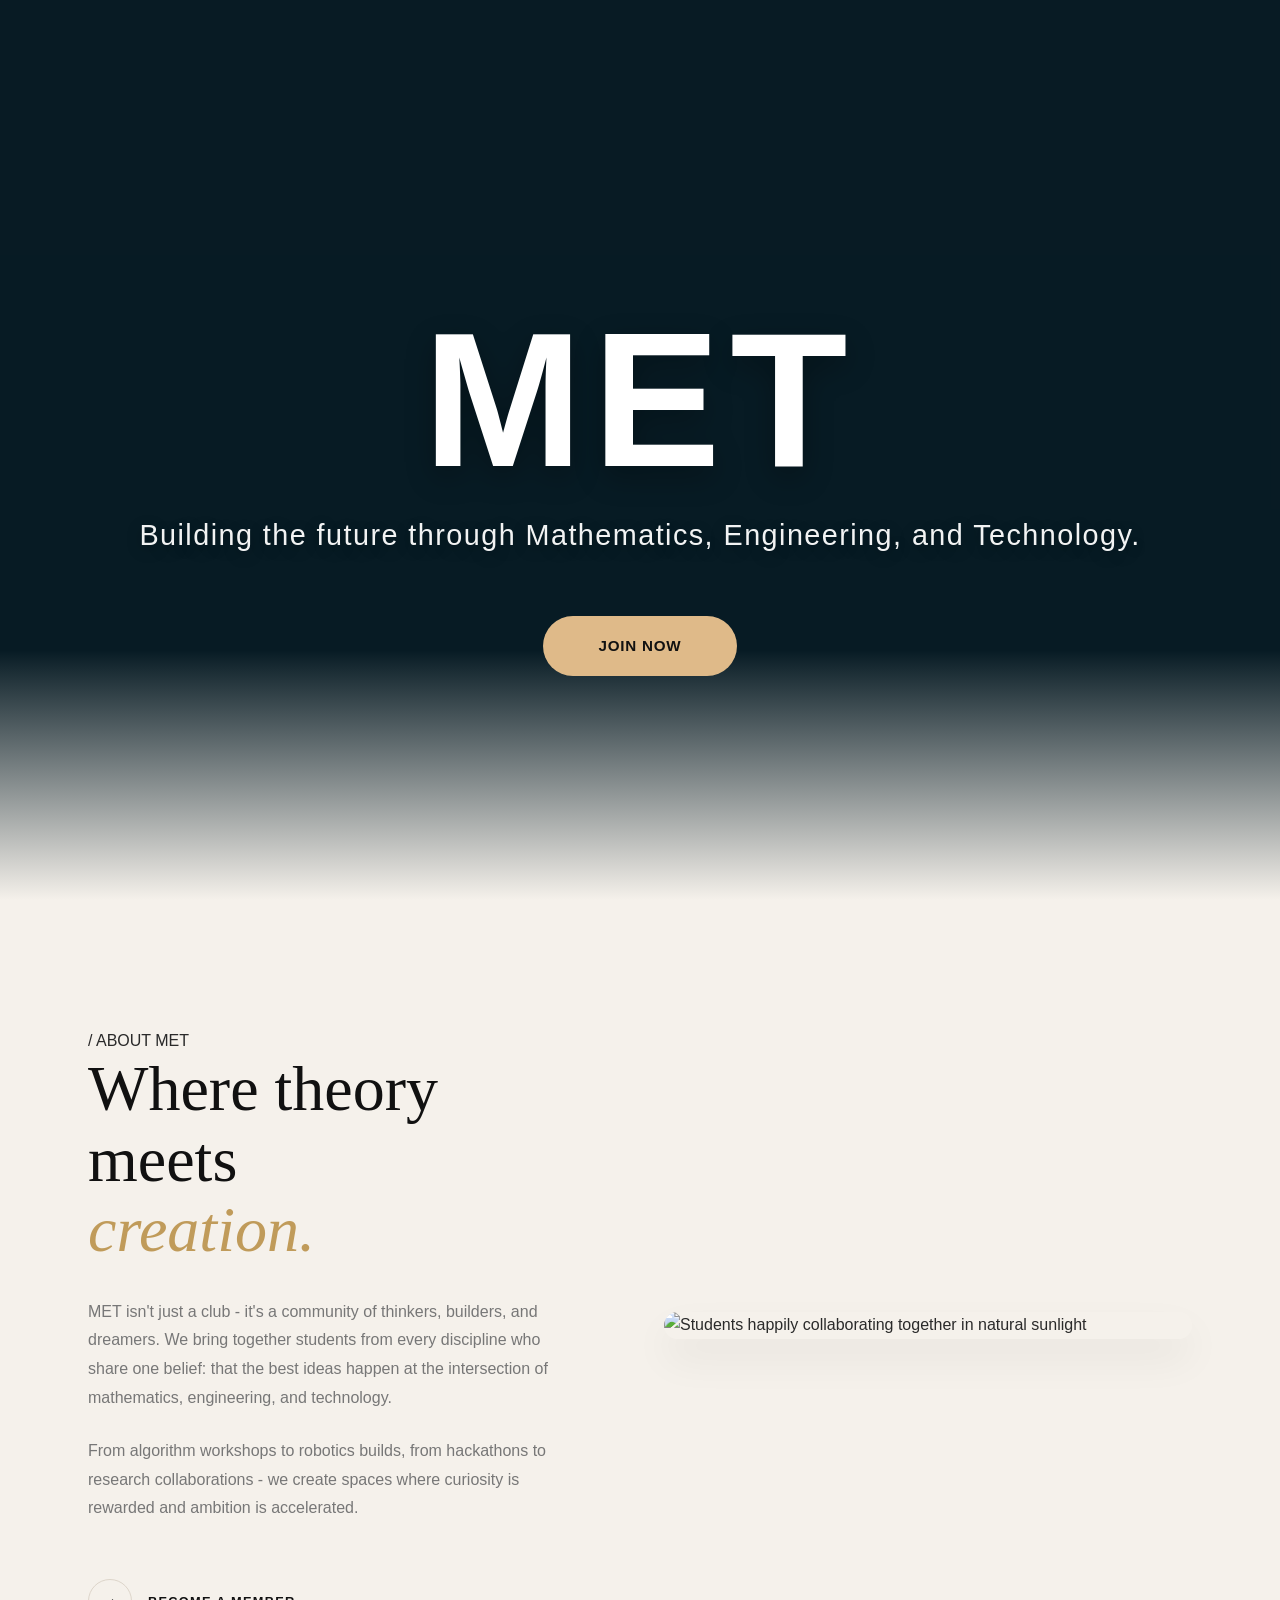
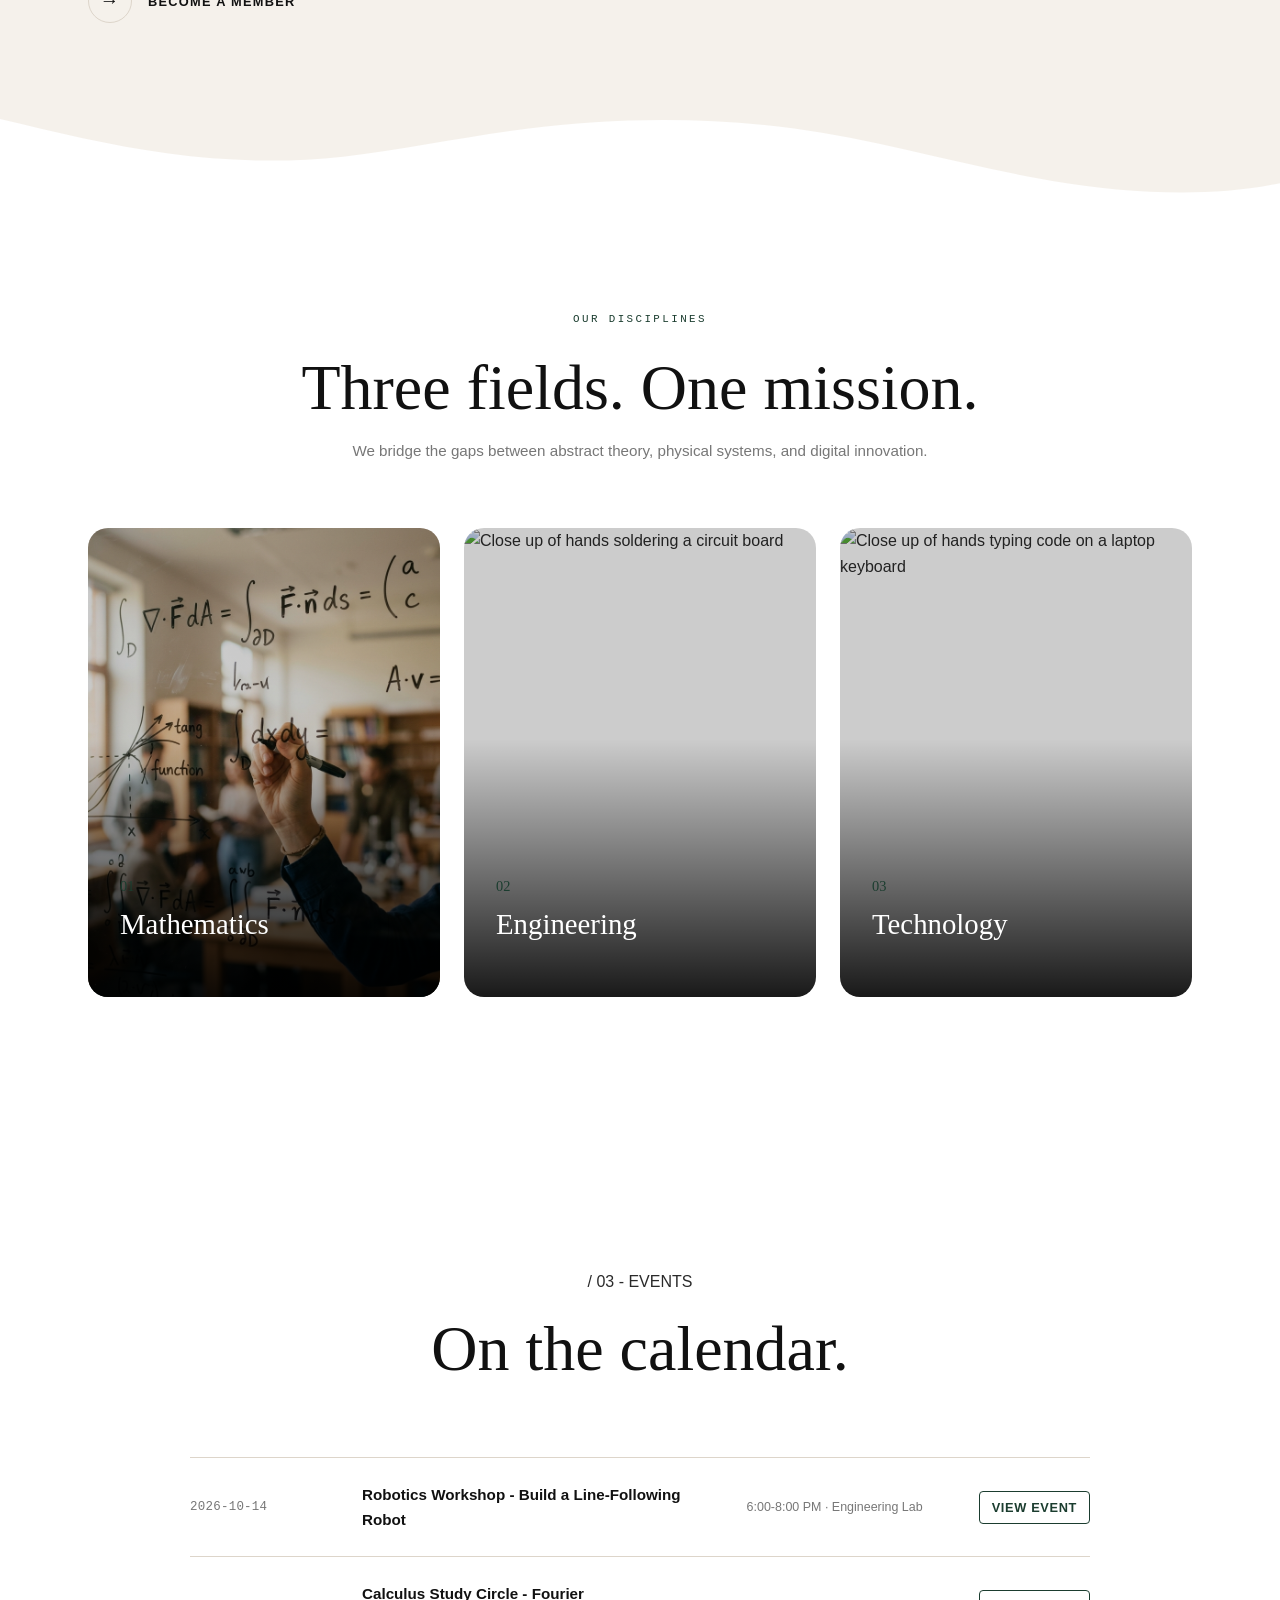
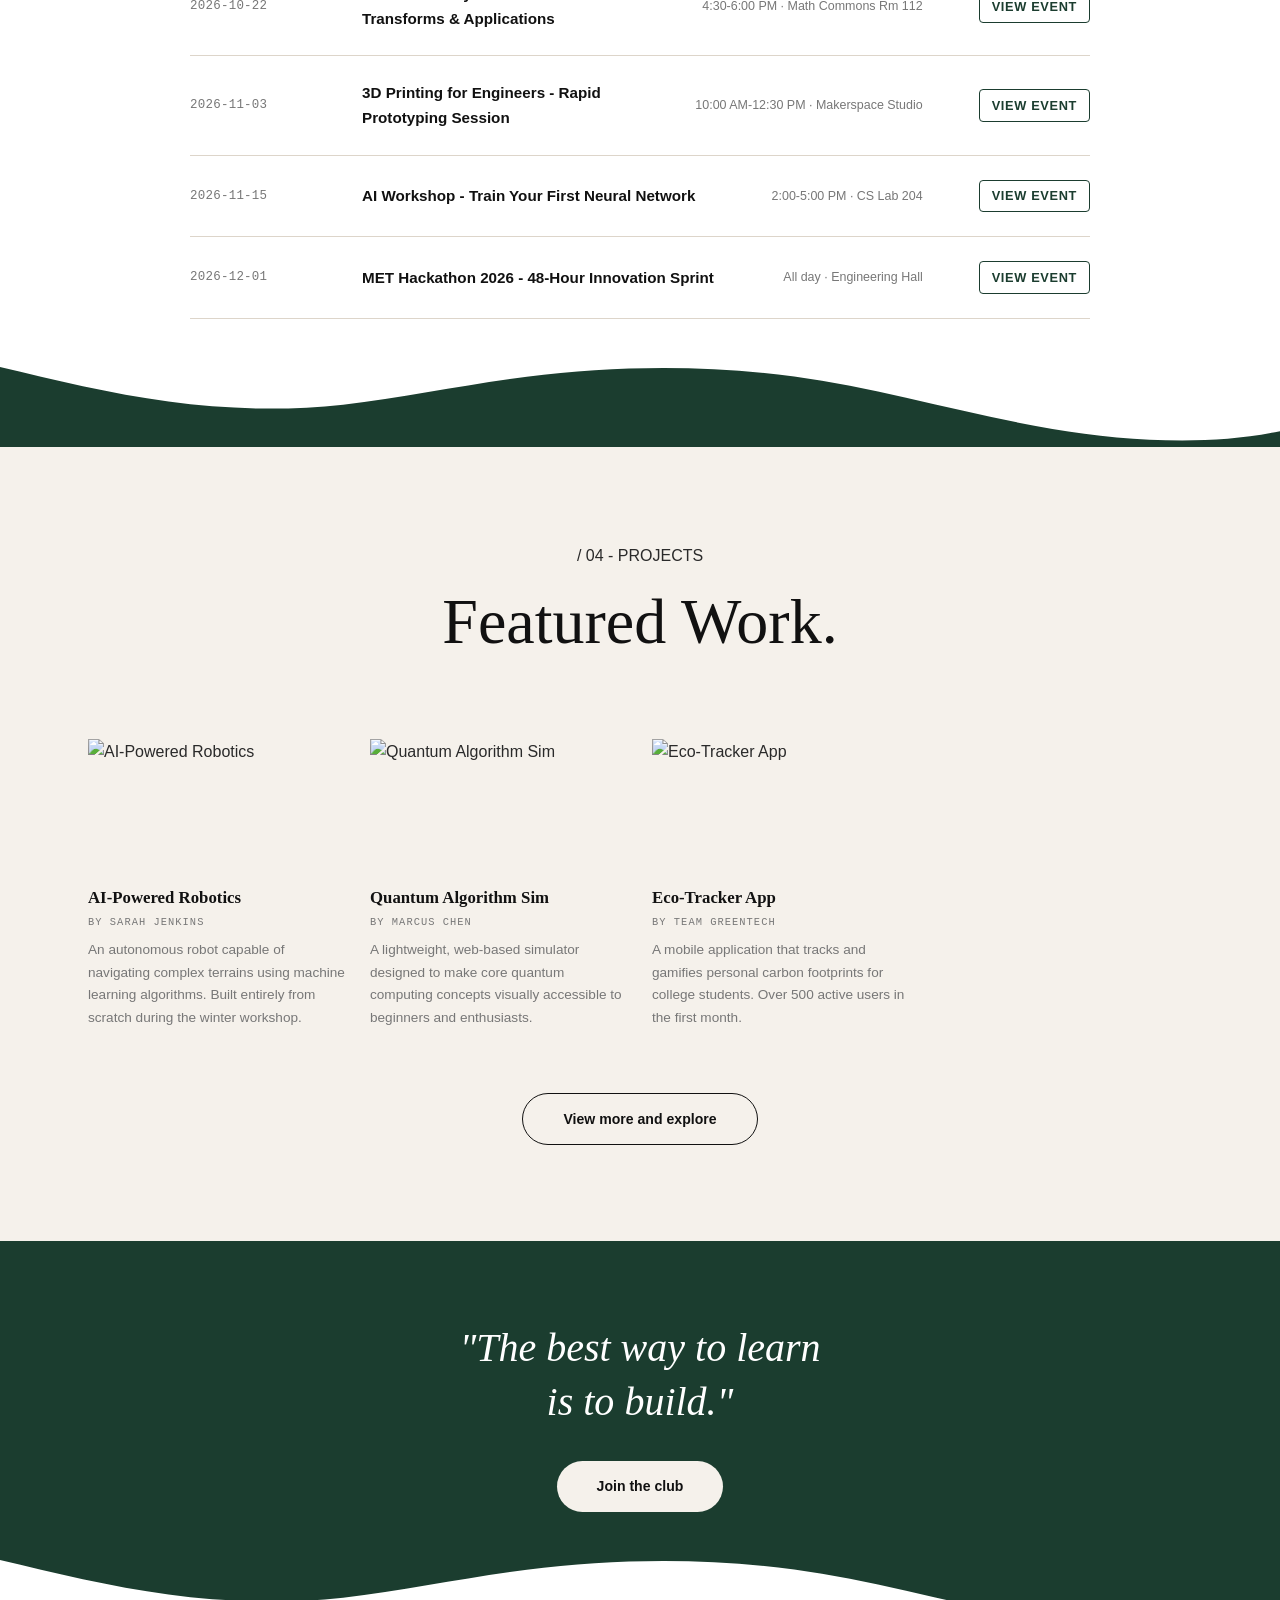
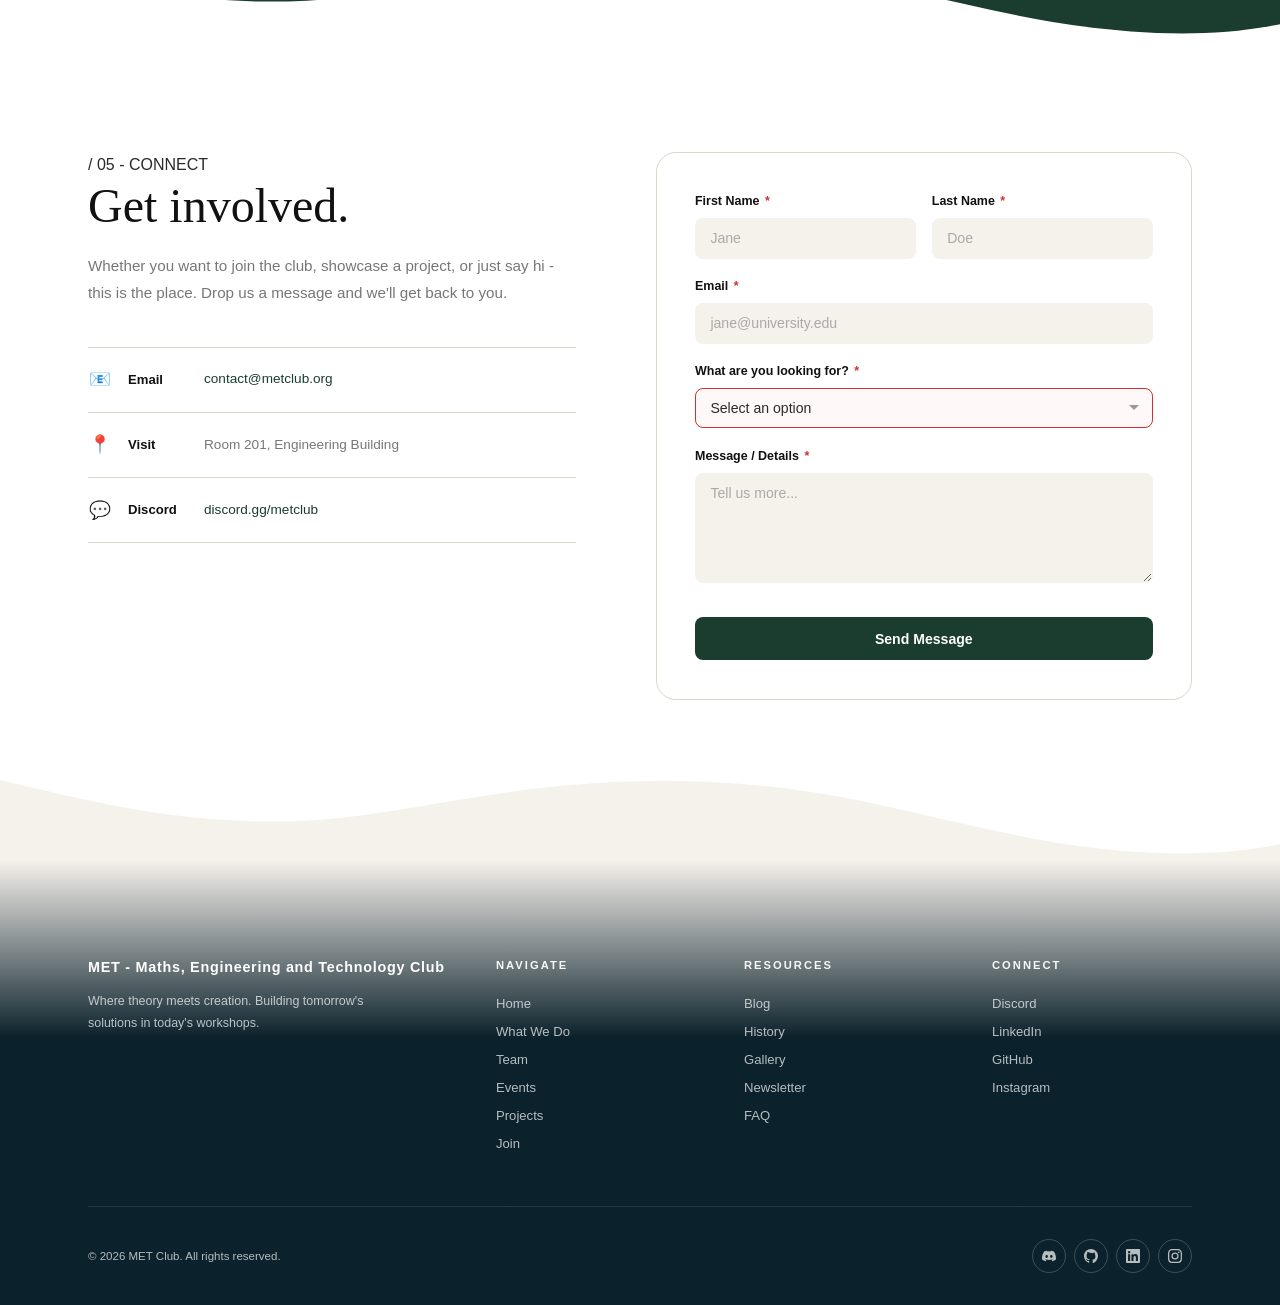
==== commit 6d98878e: "feat: accessibility overhaul, project lessons, dynamic image positioning" ====
--- a/index.html
+++ b/index.html
@@ -39,7 +39,7 @@
           <a href="index.html#contact" class="nav-join-mobile">Join MET</a>
         </div>
         <a href="index.html#contact" class="nav-join">JOIN MET</a>
-        <div class="nav-hamburger" id="hamburger">
+        <div class="nav-hamburger" id="hamburger" role="button" tabindex="0" aria-label="Toggle navigation menu" aria-expanded="false">
           <span></span><span></span><span></span>
         </div>
       </div>
@@ -324,22 +324,20 @@
             <div class="form-row">
               <div class="form-group">
                 <label for="connect-firstname" class="form-label">First Name</label>
-                <input type="text" name="First Name" id="connect-firstname" class="form-input" placeholder="Jane"
-                  required>
+                <input type="text" name="First Name" id="connect-firstname" class="form-input" placeholder="Jane" autocomplete="given-name" aria-required="true" required>
               </div>
               <div class="form-group">
                 <label for="connect-lastname" class="form-label">Last Name</label>
-                <input type="text" name="Last Name" id="connect-lastname" class="form-input" placeholder="Doe" required>
+                <input type="text" name="Last Name" id="connect-lastname" class="form-input" placeholder="Doe" autocomplete="family-name" aria-required="true" required>
               </div>
             </div>
             <div class="form-group">
               <label for="connect-email" class="form-label">Email</label>
-              <input type="email" name="email" id="connect-email" class="form-input" placeholder="jane@university.edu"
-                required>
+              <input type="email" name="email" id="connect-email" class="form-input" placeholder="jane@university.edu" autocomplete="email" aria-required="true" required>
             </div>
             <div class="form-group">
               <label for="connect-purpose" class="form-label">What are you looking for?</label>
-              <select id="connect-purpose" name="Category" class="form-select" required
+              <select id="connect-purpose" name="Category" class="form-select" aria-required="true" required
                 onchange="document.getElementById('hidden-subject').value = this.value;">
                 <option value="" disabled selected>Select an option</option>
                 <option>I want to join the club</option>
@@ -352,8 +350,7 @@
             </div>
             <div class="form-group">
               <label for="connect-message" class="form-label">Message / Details</label>
-              <textarea id="connect-message" name="Message" class="form-textarea" placeholder="Tell us more..."
-                required></textarea>
+              <textarea id="connect-message" name="Message" class="form-textarea" placeholder="Tell us more..." aria-required="true" required></textarea>
             </div>
             <button type="submit" class="form-submit" id="connect-submit-btn">Send Message</button>
           </form>
--- a/index.css
+++ b/index.css
@@ -49,6 +49,16 @@
 /* ── Reset ─────────────────────────────────────────────────── */
 *, *::before, *::after { margin: 0; padding: 0; box-sizing: border-box; }
 
+/* Accessibility: Keyboard Focus Rings */
+:focus-visible {
+  outline: 3px solid var(--gold);
+  outline-offset: 4px;
+  border-radius: 2px;
+}
+input:focus-visible, textarea:focus-visible, select:focus-visible {
+  outline-color: var(--green);
+}
+
 html {
   scroll-behavior: smooth;
   scrollbar-width: thin;
@@ -156,6 +166,8 @@
   transform: translateY(-1px);
 }
 
+.nav-join-mobile { display: none; }
+
 /* Mobile */
 .nav-hamburger {
   display: none;
@@ -830,6 +842,13 @@
   margin-bottom: 0.4rem;
 }
 
+/* Visually indicate required fields */
+.form-group:has(input[required], select[required], textarea[required]) .form-label::after {
+  content: " *";
+  color: #d32f2f;
+  margin-left: 2px;
+}
+
 .form-input,
 .form-select,
 .form-textarea {
@@ -841,6 +860,14 @@
   color: var(--text);
   font-size: 0.88rem;
   transition: border-color var(--t-fast), box-shadow var(--t-fast);
+}
+
+/* Visual error state for invalid inputs (after they start typing) */
+.form-input:not(:placeholder-shown):invalid,
+.form-select:not(:placeholder-shown):invalid,
+.form-textarea:not(:placeholder-shown):invalid {
+  border-color: #d32f2f;
+  background-color: rgba(211, 47, 47, 0.03);
 }
 
 .form-input:focus,
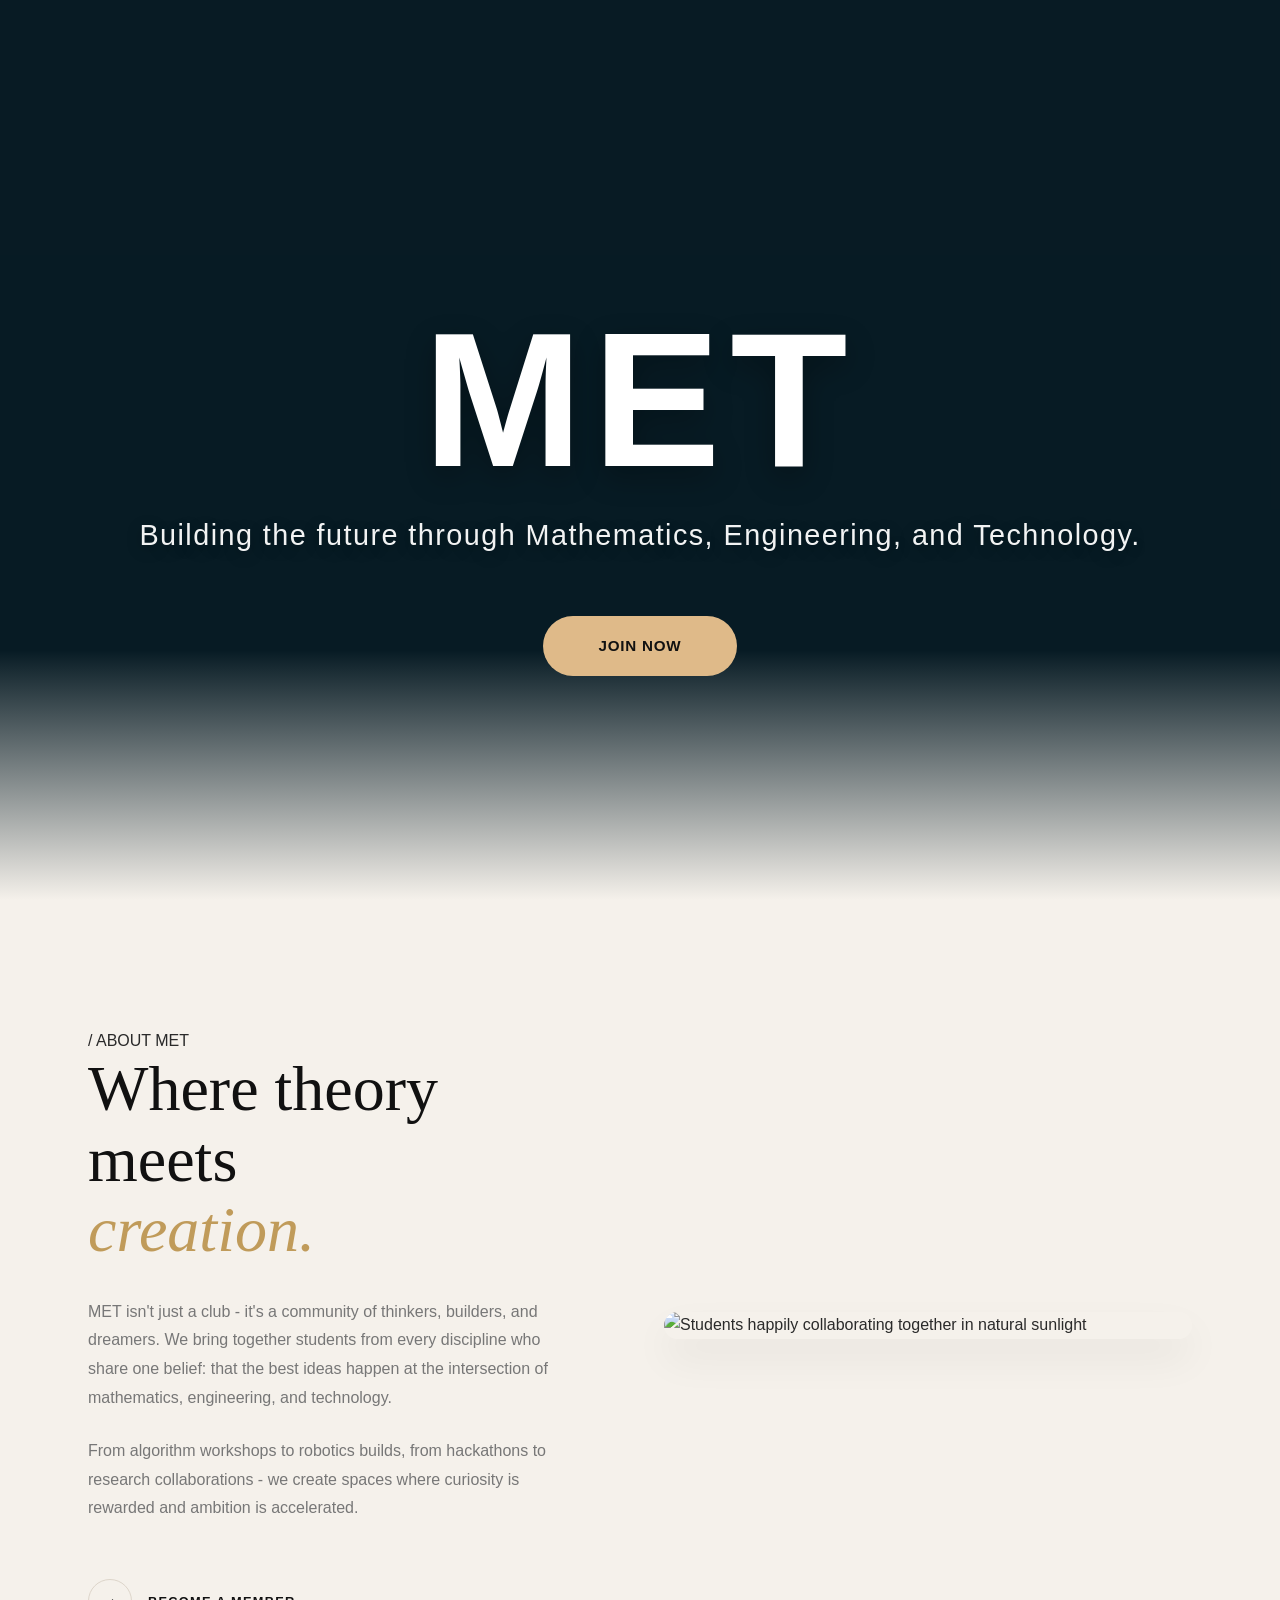
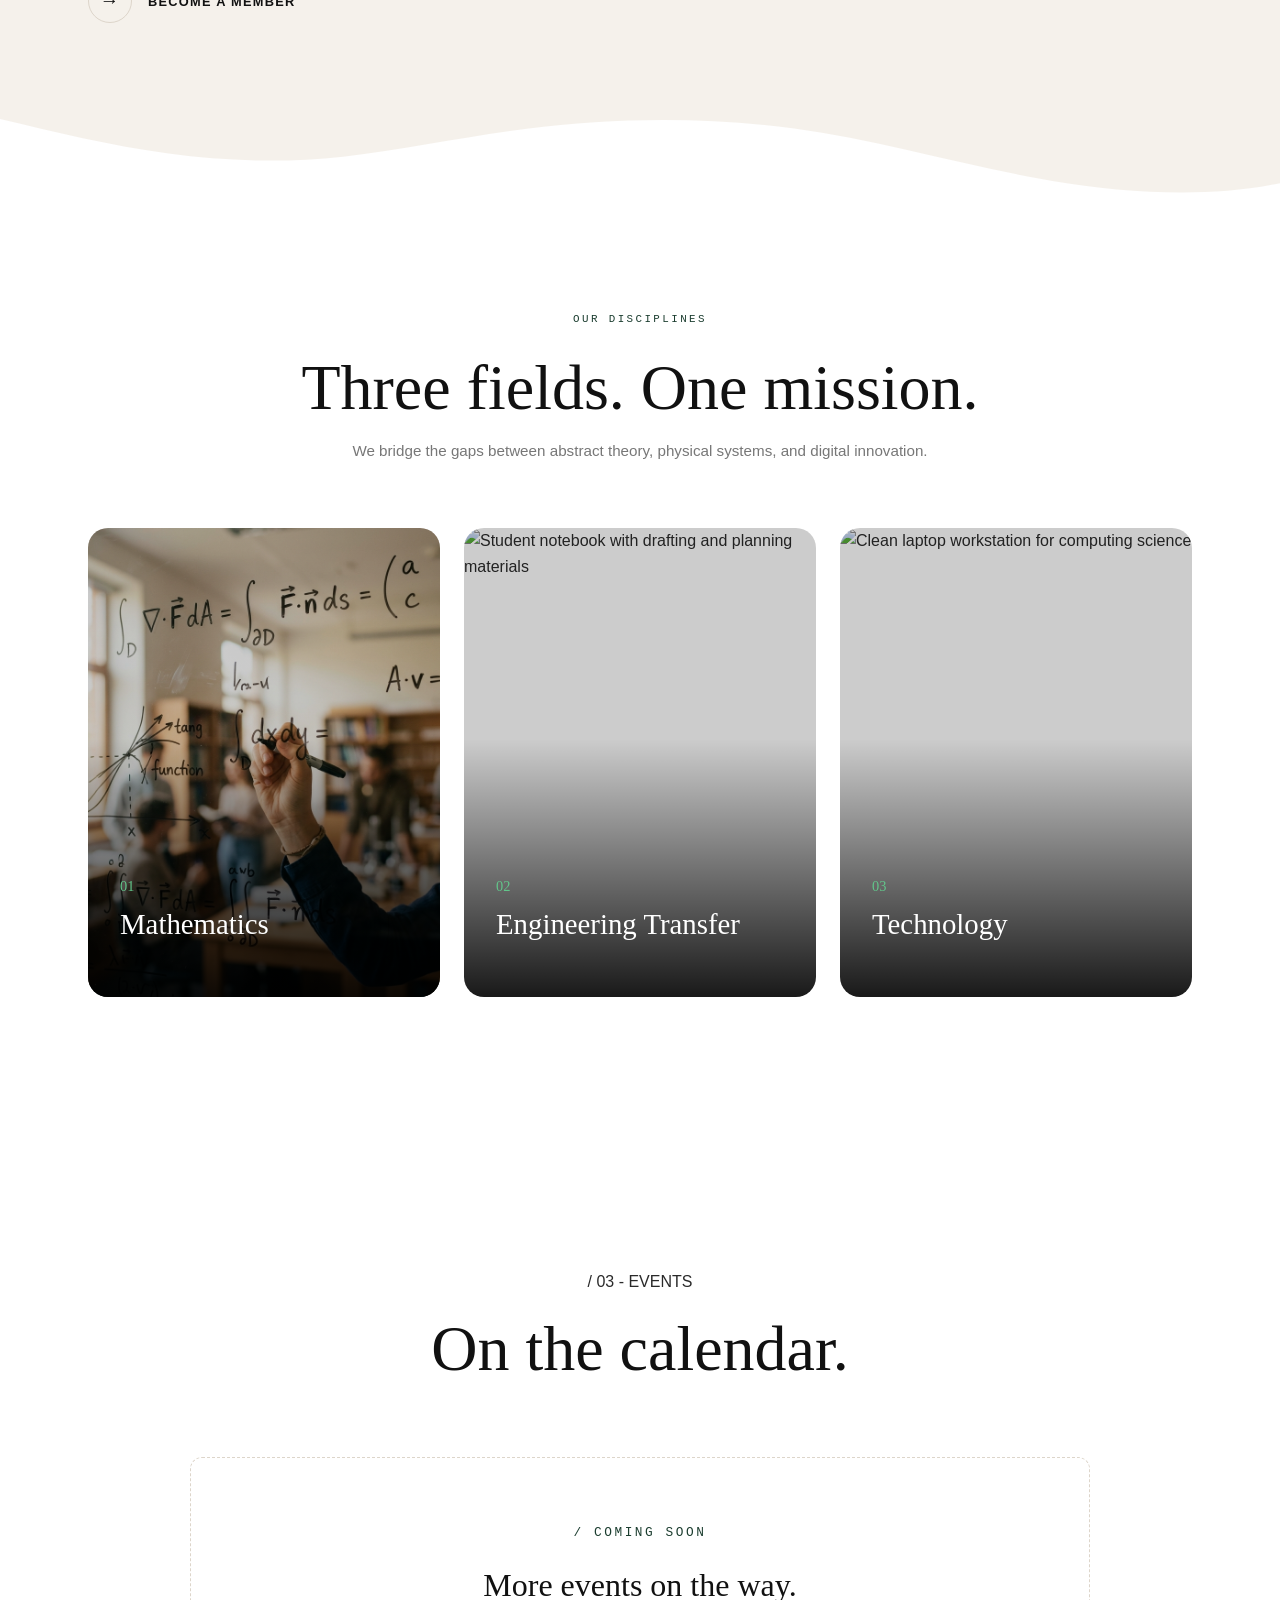
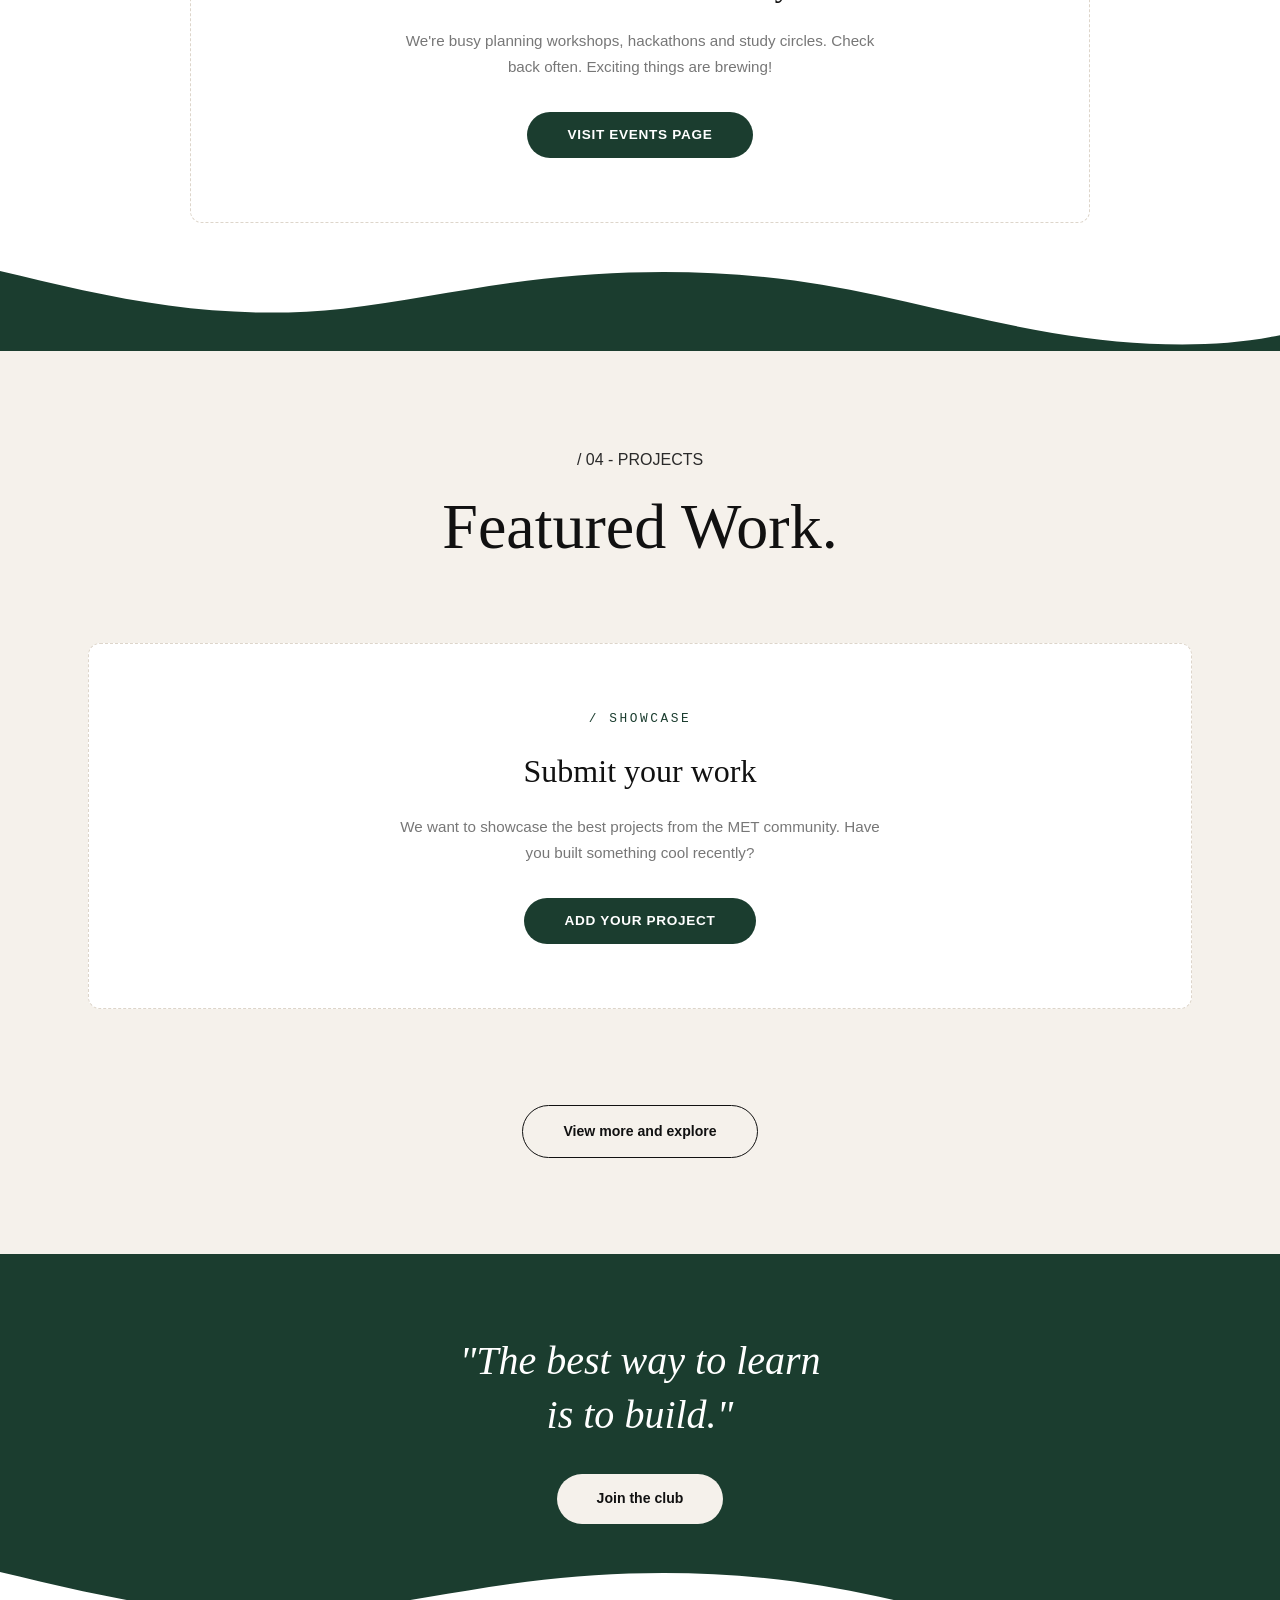
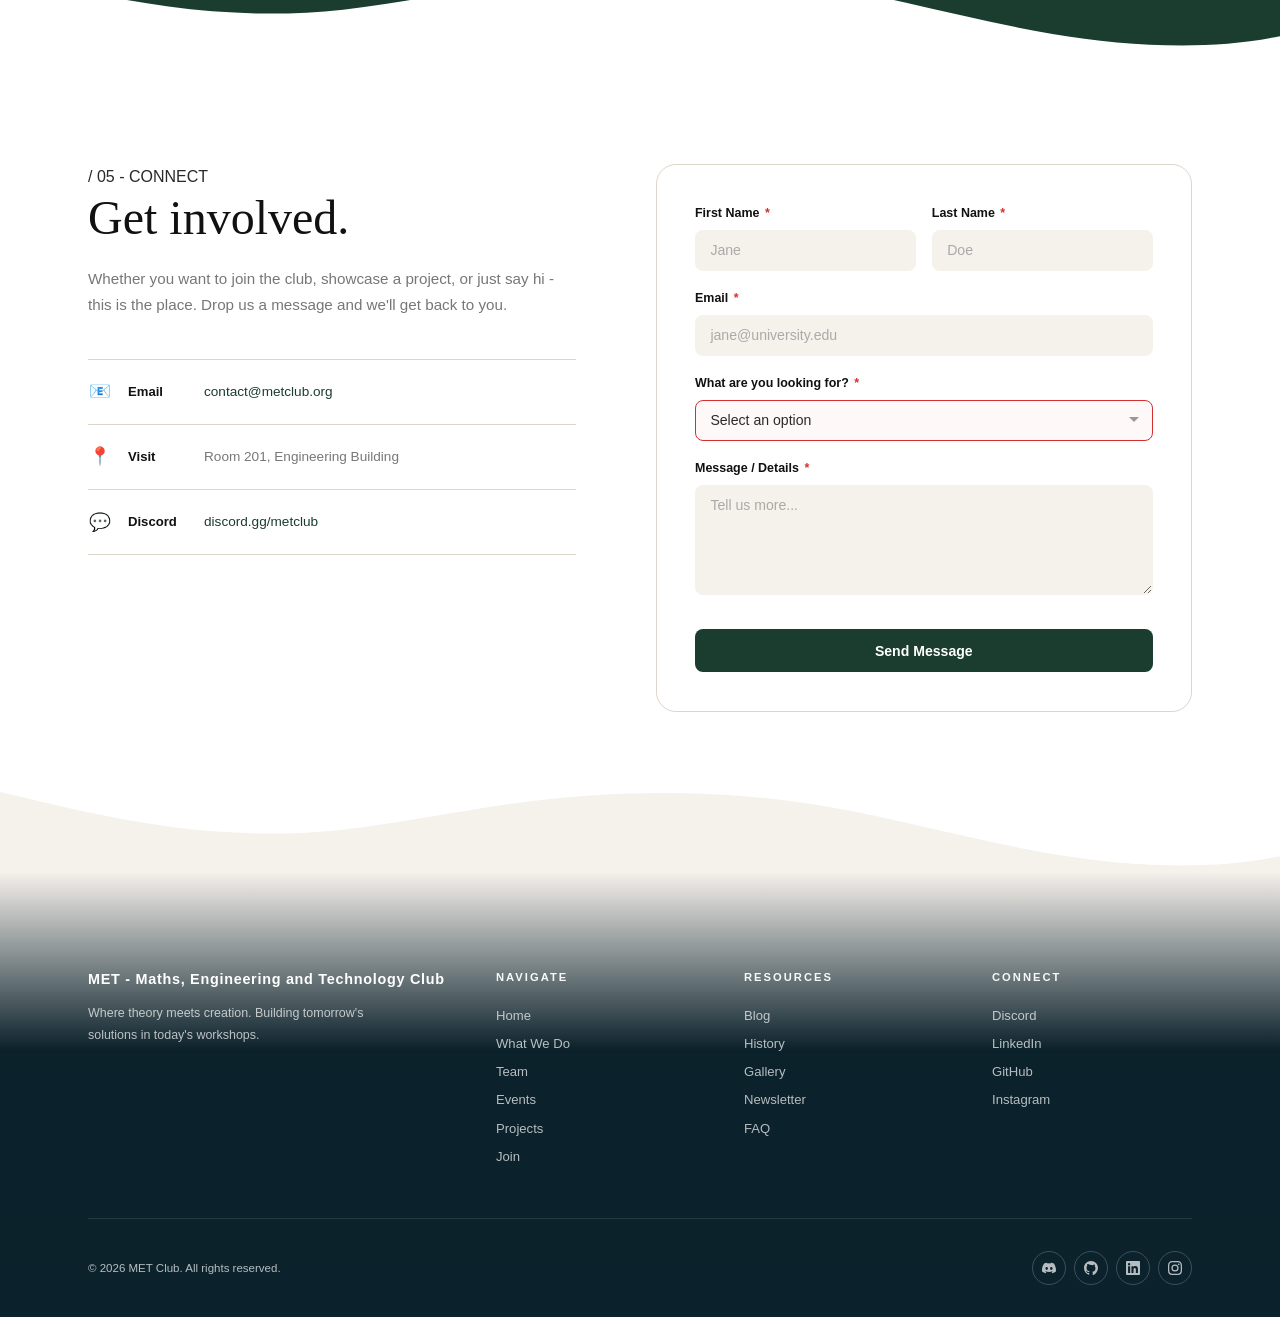
==== commit 9bf1f4c2: "Refactor: Implement component system and perform major codebase cleanup - Extracted navbar and foote" ====
--- a/index.html
+++ b/index.html
@@ -12,8 +12,8 @@
   <meta name="theme-color" content="#f5f1eb">
   <link rel="icon" type="image/svg+xml"
     href="data:image/svg+xml,%3Csvg xmlns='http://www.w3.org/2000/svg' viewBox='0 0 100 100'%3E%3Ctext y='.9em' font-size='90'%3E◈%3C/text%3E%3C/svg%3E">
-  <link rel="stylesheet" href="index.css">
-  <script src="config.js?v=2"></script>
+  <link rel="stylesheet" href="css/style.css">
+  <script src="js/config.js?v=15"></script>
 </head>
 
 <body>
@@ -26,25 +26,8 @@
     The 'hamburger' icon is used for the mobile slide-out menu
     ════════════════════════════════════════════════════════════════ 
   -->
-  <nav class="nav" id="navbar">
-    <div class="container">
-      <a href="#hero" class="nav-brand">MET</a>
-      <div class="nav-right">
-        <div class="nav-links" id="nav-links">
-          <a href="team.html" class="nav-link">Team</a>
-          <a href="index.html#what-we-do" class="nav-link">Disciplines</a>
-          <a href="showcase.html" class="nav-link">Projects</a>
-          <a href="#events" class="nav-link">Events</a>
-          <a href="index.html#contact" class="nav-link">Contact</a>
-          <a href="index.html#contact" class="nav-join-mobile">Join MET</a>
-        </div>
-        <a href="index.html#contact" class="nav-join">JOIN MET</a>
-        <div class="nav-hamburger" id="hamburger" role="button" tabindex="0" aria-label="Toggle navigation menu" aria-expanded="false">
-          <span></span><span></span><span></span>
-        </div>
-      </div>
-    </div>
-  </nav>
+  <!-- Navbar injected by script.js from components/navbar.html -->
+  <div id="site-navbar"></div>
 
   <!-- 
     ════════════════════════════════════════════════════════════════
@@ -57,7 +40,7 @@
   <section class="hero-ocean" id="hero">
     <div class="hero-ocean-bg">
       <video autoplay loop muted playsinline class="hero-video-bg">
-        <source src="oceanwave.mp4" type="video/mp4">
+        <source src="assets/videos/oceanwave.mp4" type="video/mp4">
       </video>
       <div class="hero-ocean-overlay"></div>
     </div>
@@ -150,26 +133,25 @@
 
         <!-- Engineering -->
         <div class="discipline-card reveal" style="transition-delay:0.2s">
-          <img src="https://images.unsplash.com/photo-1504917595217-d4dc5ebe6122?auto=format&fit=crop&w=600&q=80"
-            alt="Close up of hands soldering a circuit board">
+          <img src="https://images.unsplash.com/photo-1434030216411-0b793f4b4173?auto=format&fit=crop&w=600&q=80"
+            alt="Student notebook with drafting and planning materials">
           <div class="discipline-overlay">
             <span class="discipline-number">02</span>
-            <h3 class="discipline-name">Engineering</h3>
-            <p class="discipline-desc">Designing, building, and testing real-world systems. From circuits to structures
-              to autonomous robots - we make ideas physical.</p>
+            <h3 class="discipline-name">Engineering Transfer</h3>
+            <p class="discipline-desc">TWU offers the necessary science and math courses to prepare for an engineering program, along with a solid grounding in the Christian liberal arts.</p>
             <div class="discipline-tags">
-              <span class="discipline-tag">Robotics</span>
-              <span class="discipline-tag">CAD</span>
-              <span class="discipline-tag">IoT</span>
-              <span class="discipline-tag">3D Printing</span>
+              <span class="discipline-tag">Problem Solving</span>
+              <span class="discipline-tag">Foundations</span>
+              <span class="discipline-tag">Critical Thinking</span>
+              <span class="discipline-tag">Practical Solutions</span>
             </div>
           </div>
         </div>
 
         <!-- Technology -->
         <div class="discipline-card reveal" style="transition-delay:0.3s">
-          <img src="https://images.unsplash.com/photo-1555066931-4365d14bab8c?auto=format&fit=crop&w=600&q=80"
-            alt="Close up of hands typing code on a laptop keyboard">
+          <img src="https://images.unsplash.com/photo-1498050108023-c5249f4df085?auto=format&fit=crop&w=600&q=80"
+            alt="Clean laptop workstation for computing science">
           <div class="discipline-overlay">
             <span class="discipline-number">03</span>
             <h3 class="discipline-name">Technology</h3>
@@ -315,7 +297,7 @@
         </div>
 
         <div class="form-card reveal-right" id="connect-form-container">
-          <form id="connect-form" action="https://formsubmit.co/1873reddy1873@gmail.com" method="POST">
+          <form id="connect-form" method="POST">
 
             <!-- FormSubmit Configurations -->
             <input type="hidden" name="_subject" id="hidden-subject" value="New Contact Form Submission">
@@ -383,74 +365,10 @@
     The copyright year is auto-updated by script.js.
     ════════════════════════════════════════════════════════════════ 
   -->
-  <footer class="footer">
-    <div class="footer-ocean-bg">
-      <video autoplay loop muted playsinline class="footer-video-bg">
-        <source src="oceanwave.mp4" type="video/mp4">
-      </video>
-      <div class="footer-ocean-overlay"></div>
-    </div>
-    <div class="container footer-content">
-      <div class="footer-top">
-        <div>
-          <p class="footer-brand-name">MET - Maths, Engineering and Technology Club</p>
-          <p class="footer-brand-desc">Where theory meets creation. Building tomorrow's solutions in today's workshops.
-          </p>
-        </div>
-        <div class="footer-col">
-          <h4>Navigate</h4>
-          <a href="index.html#hero">Home</a>
-          <a href="index.html#what-we-do">What We Do</a>
-          <a href="team.html">Team</a>
-          <a href="events.html">Events</a>
-          <a href="showcase.html">Projects</a>
-          <a href="index.html#contact">Join</a>
-        </div>
-        <div class="footer-col">
-          <h4>Resources</h4>
-          <a href="blog.html">Blog</a>
-          <a href="history.html">History</a>
-          <a href="gallery.html">Gallery</a>
-          <a href="newsletter.html">Newsletter</a>
-          <a href="faq.html">FAQ</a>
-        </div>
-        <div class="footer-col">
-          <h4>Connect</h4>
-          <a href="#">Discord</a>
-          <a href="#">LinkedIn</a>
-          <a href="#">GitHub</a>
-          <a href="#">Instagram</a>
-        </div>
-      </div>
-      <div class="footer-bottom">
-        <span>© <span id="year"></span> MET Club. All rights reserved.</span>
-        <div class="footer-socials">
-          <a href="#" class="footer-social" aria-label="Discord"><svg width="14" height="14" viewBox="0 0 24 24"
-              fill="currentColor">
-              <path
-                d="M20.317 4.37a19.79 19.79 0 00-4.885-1.515.074.074 0 00-.079.037c-.21.375-.444.865-.608 1.25a18.27 18.27 0 00-5.487 0 12.64 12.64 0 00-.618-1.25.077.077 0 00-.079-.037A19.74 19.74 0 003.677 4.37a.07.07 0 00-.032.028C.533 9.046-.32 13.58.099 18.058a.082.082 0 00.031.056 19.9 19.9 0 005.993 3.03.078.078 0 00.084-.028c.462-.63.873-1.295 1.226-1.994a.076.076 0 00-.041-.106 13.1 13.1 0 01-1.872-.892.077.077 0 01-.008-.128c.126-.094.252-.192.372-.291a.074.074 0 01.078-.01c3.928 1.793 8.18 1.793 12.062 0a.074.074 0 01.078.01c.12.099.246.197.373.291a.077.077 0 01-.006.128 12.3 12.3 0 01-1.873.891.076.076 0 00-.041.107c.36.698.772 1.363 1.225 1.993a.076.076 0 00.084.028 19.84 19.84 0 006.002-3.03.077.077 0 00.031-.055c.5-5.177-.838-9.674-3.549-13.66a.061.061 0 00-.031-.03zM8.02 15.33c-1.183 0-2.157-1.086-2.157-2.419s.955-2.419 2.157-2.419c1.21 0 2.176 1.096 2.157 2.42 0 1.332-.956 2.418-2.157 2.418zm7.975 0c-1.183 0-2.157-1.086-2.157-2.419s.955-2.419 2.157-2.419c1.21 0 2.176 1.096 2.157 2.42 0 1.332-.946 2.418-2.157 2.418z" />
-            </svg></a>
-          <a href="#" class="footer-social" aria-label="GitHub"><svg width="14" height="14" viewBox="0 0 24 24"
-              fill="currentColor">
-              <path
-                d="M12 0c-6.626 0-12 5.373-12 12 0 5.302 3.438 9.8 8.207 11.387.599.111.793-.261.793-.577v-2.234c-3.338.726-4.033-1.416-4.033-1.416-.546-1.387-1.333-1.756-1.333-1.756-1.089-.745.083-.729.083-.729 1.205.084 1.839 1.237 1.839 1.237 1.07 1.834 2.807 1.304 3.492.997.107-.775.418-1.305.762-1.604-2.665-.305-5.467-1.334-5.467-5.931 0-1.311.469-2.381 1.236-3.221-.124-.303-.535-1.524.117-3.176 0 0 1.008-.322 3.301 1.23A11.95 11.95 0 0112 6.844c1.02.005 2.047.138 3.006.404 2.291-1.552 3.297-1.23 3.297-1.23.653 1.653.242 2.874.118 3.176.77.84 1.235 1.911 1.235 3.221 0 4.609-2.807 5.624-5.479 5.921.43.372.823 1.102.823 2.222v3.293c0 .319.192.694.801.576C20.566 21.797 24 17.3 24 12c0-6.627-5.373-12-12-12z" />
-            </svg></a>
-          <a href="#" class="footer-social" aria-label="LinkedIn"><svg width="14" height="14" viewBox="0 0 24 24"
-              fill="currentColor">
-              <path
-                d="M20.447 20.452h-3.554v-5.569c0-1.328-.027-3.037-1.852-3.037-1.853 0-2.136 1.445-2.136 2.939v5.667H9.351V9h3.414v1.561h.046c.477-.9 1.637-1.85 3.37-1.85 3.601 0 4.267 2.37 4.267 5.455v6.286zM5.337 7.433a2.064 2.064 0 110-4.128 2.064 2.064 0 010 4.128zm1.782 13.019H3.555V9h3.564v11.452zM22.225 0H1.771C.792 0 0 .774 0 1.729v20.542C0 23.227.792 24 1.771 24h20.451C23.2 24 24 23.227 24 22.271V1.729C24 .774 23.2 0 22.222 0h.003z" />
-            </svg></a>
-          <a href="#" class="footer-social" aria-label="Instagram"><svg width="14" height="14" viewBox="0 0 24 24"
-              fill="currentColor">
-              <path
-                d="M12 2.163c3.204 0 3.584.012 4.85.07 3.252.148 4.771 1.691 4.919 4.919.058 1.265.069 1.645.069 4.849 0 3.205-.012 3.584-.069 4.849-.149 3.225-1.664 4.771-4.919 4.919-1.266.058-1.644.07-4.85.07-3.204 0-3.584-.012-4.849-.07-3.26-.149-4.771-1.699-4.919-4.92-.058-1.265-.07-1.644-.07-4.849 0-3.204.013-3.583.07-4.849.149-3.227 1.664-4.771 4.919-4.919 1.266-.057 1.645-.069 4.849-.069zm0-2.163c-3.259 0-3.667.014-4.947.072-4.358.2-6.78 2.618-6.98 6.98-.059 1.281-.073 1.689-.073 4.948 0 3.259.014 3.668.072 4.948.2 4.358 2.618 6.78 6.98 6.98 1.281.058 1.689.072 4.948.072 3.259 0 3.668-.014 4.948-.072 4.354-.2 6.782-2.618 6.979-6.98.059-1.28.073-1.689.073-4.948 0-3.259-.014-3.667-.072-4.947-.196-4.354-2.617-6.78-6.979-6.98-1.281-.059-1.69-.073-4.949-.073zm0 5.838a6.162 6.162 0 100 12.324 6.162 6.162 0 000-12.324zM12 16a4 4 0 110-8 4 4 0 010 8zm6.406-11.845a1.44 1.44 0 100 2.881 1.44 1.44 0 000-2.881z" />
-            </svg></a>
-        </div>
-      </div>
-    </div>
-  </footer>
-
-  <script src="script.js?v=5"></script>
+  <!-- Footer injected by script.js from components/footer.html -->
+  <div id="site-footer"></div>
+
+  <script src="js/script.js?v=14"></script>
 </body>
 
 </html>
--- a/css/style.css
+++ b/css/style.css
@@ -0,0 +1,1312 @@
+/* ============================================================
+   MET CLUB — Final Design System
+   Cream · Forest Green · Big Serif · Lots of Air
+   ============================================================ */
+
+@import url('https://fonts.googleapis.com/css2?family=DM+Serif+Display:ital@0;1&family=Inter:wght@300;400;500;600;700&family=JetBrains+Mono:wght@400;500&display=swap');
+
+/* ── Tokens ────────────────────────────────────────────────── */
+/* 
+   These CSS variables (custom properties) control the global design system.
+   If you want to change a primary color, font, or spacing across the ENTIRE website,
+   you only need to change it here! 
+*/
+:root {
+  /* COLORS */
+  --cream: #f5f1eb;         /* Main light background color */
+  --cream-dark: #ece7df;    /* Slightly darker cream for subtle contrasts */
+  --white: #ffffff;         /* Pure white for cards and form fields */
+  --green: #1b3d2f;         /* Deep forest green for main headers and dark sections */
+  --green-light: #2a5c45;   /* Hover state for buttons */
+  --green-tag: #1b6b42;     /* Bright green for text tags */
+  --green-tag-bg: #dceee4;  /* Light green background for text tags */
+  --black: #111111;         /* Off-black for deepest contrast */
+  --text: #2a2a2a;          /* Main paragraph text color (softer than black) */
+  --text-muted: #777777;    /* Used for subtitles and meta text */
+  --text-light: #aaaaaa;    /* Used for placeholder text or footer text */
+  --border: #ddd5ca;        /* Color used for all section dividers and input borders */
+  --gold: #C09B5A;          /* Accent color used for highlighting special elements */
+
+  /* TYPOGRAPHY */
+  /* If you want to swap out the fonts, update the Google Fonts import above and change these */
+  --font-serif: 'DM Serif Display', Georgia, 'Times New Roman', serif;
+  --font-sans: 'Inter', -apple-system, BlinkMacSystemFont, sans-serif;
+  --font-mono: 'JetBrains Mono', 'Courier New', monospace;
+
+  /* ANIMATION TIMINGS */
+  --ease: cubic-bezier(0.4, 0, 0.2, 1); /* Smooth acceleration/deceleration */
+  --t-fast: 200ms var(--ease);
+  --t-base: 400ms var(--ease);
+  --t-slow: 700ms var(--ease);
+
+  /* BORDER RADII (Corners) */
+  --r-sm: 8px;      /* Small rounding for form inputs */
+  --r-md: 14px;     /* Medium rounding for cards */
+  --r-lg: 20px;     /* Large rounding for major layout blocks */
+  --r-pill: 100px;  /* Pill shape for buttons and tags */
+}
+
+/* ── Reset ─────────────────────────────────────────────────── */
+*, *::before, *::after { margin: 0; padding: 0; box-sizing: border-box; }
+
+/* Accessibility: Keyboard Focus Rings */
+:focus-visible {
+  outline: 3px solid var(--gold);
+  outline-offset: 4px;
+  border-radius: 2px;
+}
+input:focus-visible, textarea:focus-visible, select:focus-visible {
+  outline-color: var(--green);
+}
+
+html {
+  scroll-behavior: smooth;
+  scrollbar-width: thin;
+  scrollbar-color: var(--green) var(--cream);
+}
+html::-webkit-scrollbar { width: 6px; }
+html::-webkit-scrollbar-track { background: var(--cream); }
+html::-webkit-scrollbar-thumb { background: var(--green); border-radius: 99px; }
+
+body {
+  font-family: var(--font-sans);
+  background: var(--cream);
+  color: var(--text);
+  line-height: 1.65;
+  overflow-x: hidden;
+  -webkit-font-smoothing: antialiased;
+}
+
+a { text-decoration: none; color: inherit; }
+img { max-width: 100%; display: block; }
+ul, ol { list-style: none; }
+button, input, textarea, select { font-family: inherit; outline: none; border: none; }
+
+.container {
+  max-width: 1200px;
+  margin: 0 auto;
+  padding: 0 clamp(1.25rem, 4vw, 3rem);
+}
+
+/* ============================================================
+   NAVBAR
+   ============================================================ */
+.nav {
+  position: fixed;
+  top: 0; left: 0; width: 100%;
+  z-index: 100;
+  padding: 1rem 0;
+  transform: translateY(-100%);
+  opacity: 0;
+  visibility: hidden;
+  transition: transform 0.4s var(--ease), opacity 0.4s var(--ease), visibility 0.4s var(--ease), background 0.3s var(--ease);
+}
+
+.nav.scrolled {
+  background: rgba(17, 17, 17, 0.95);
+  backdrop-filter: blur(16px);
+  -webkit-backdrop-filter: blur(16px);
+  border-bottom: 1px solid rgba(255,255,255,0.05);
+  transform: translateY(0);
+  opacity: 1;
+  visibility: visible;
+}
+
+.nav .container {
+  display: flex;
+  align-items: center;
+  justify-content: space-between;
+}
+
+.nav-brand {
+  font-family: var(--font-serif);
+  font-size: 1.6rem;
+  font-weight: 400;
+  color: var(--gold);
+  letter-spacing: 0.02em;
+}
+
+.nav-right {
+  display: flex;
+  align-items: center;
+  gap: 2.5rem;
+}
+
+.nav-links {
+  display: flex;
+  align-items: center;
+  gap: 2rem;
+}
+
+.nav-link {
+  font-size: 0.75rem;
+  font-weight: 600;
+  letter-spacing: 0.05em;
+  text-transform: uppercase;
+  color: rgba(255, 255, 255, 0.7);
+  transition: color var(--t-fast);
+}
+
+.nav-link:hover { color: var(--white); }
+
+.nav-join {
+  font-size: 0.75rem;
+  font-weight: 600;
+  letter-spacing: 0.05em;
+  color: var(--cream);
+  background: var(--green);
+  padding: 0.6rem 1.6rem;
+  border-radius: var(--r-pill);
+  transition: background var(--t-fast), transform var(--t-fast);
+  cursor: pointer;
+}
+
+.nav-join:hover {
+  background: #1a3c30;
+  transform: translateY(-1px);
+}
+
+.nav-join-mobile { display: none; }
+
+/* Mobile */
+.nav-hamburger {
+  display: none;
+  flex-direction: column;
+  gap: 5px;
+  cursor: pointer;
+  padding: 0.5rem;
+}
+.nav-hamburger span {
+  width: 22px; height: 2px;
+  background: var(--white);
+  transition: var(--t-base);
+}
+.nav-hamburger.active span:nth-child(1) { transform: rotate(45deg) translate(5px, 5px); }
+.nav-hamburger.active span:nth-child(2) { opacity: 0; }
+.nav-hamburger.active span:nth-child(3) { transform: rotate(-45deg) translate(5px, -5px); }
+
+/* ============================================================
+   HERO — Ocean Style
+   ============================================================ */
+.hero-ocean {
+  position: relative;
+  min-height: 100vh;
+  display: flex;
+  flex-direction: column;
+  justify-content: center;
+  align-items: center;
+  padding-top: 5rem;
+  overflow: hidden;
+  color: var(--white);
+  text-align: center;
+}
+
+.hero-ocean::after {
+  content: '';
+  position: absolute;
+  bottom: 0;
+  left: 0;
+  width: 100%;
+  height: 250px;
+  background: linear-gradient(to bottom, rgba(245, 241, 235, 0) 0%, rgba(245, 241, 235, 1) 100%);
+  z-index: 1;
+  pointer-events: none;
+}
+
+.hero-ocean-bg {
+  position: absolute;
+  inset: 0;
+  z-index: 1;
+  background-color: #05161e;
+}
+
+.hero-ocean-bg img,
+.hero-video-bg {
+  position: absolute;
+  top: 0; left: 0;
+  width: 100%;
+  height: 100%;
+  object-fit: cover;
+  transition: opacity 1.5s ease-in-out;
+  transform: rotate(180deg);
+}
+
+.hero-ocean-overlay {
+  position: absolute;
+  inset: 0;
+  background: rgba(12, 35, 45, 0.4);
+}
+
+.hero-ocean-content {
+  position: relative;
+  z-index: 2;
+  width: 100%;
+  display: flex;
+  flex-direction: column;
+  height: 100%;
+  flex-grow: 1;
+}
+
+.hero-ocean-center {
+  margin: auto;
+  display: flex;
+  flex-direction: column;
+  align-items: center;
+}
+
+.hero-ocean-title {
+  font-family: var(--font-sans);
+  font-size: clamp(6rem, 15vw, 14rem);
+  font-weight: 800;
+  letter-spacing: 0.05em;
+  color: var(--white);
+  line-height: 1;
+  text-shadow: 0 10px 30px rgba(0,0,0,0.3);
+  margin-bottom: 1rem;
+}
+
+.hero-ocean-subtitle {
+  font-family: var(--font-sans);
+  font-size: clamp(1rem, 2.5vw, 1.8rem);
+  font-weight: 500;
+  letter-spacing: 0.05em;
+  color: rgba(255, 255, 255, 0.95);
+  margin-bottom: 3.5rem;
+  text-shadow: 0 4px 15px rgba(0,0,0,0.3);
+}
+
+.hero-ocean-btn {
+  display: inline-flex;
+  align-items: center;
+  justify-content: center;
+  padding: 1.1rem 3.5rem;
+  background: #dfba89; /* Sandy gold */
+  color: #111;
+  font-weight: 700;
+  font-size: 0.95rem;
+  letter-spacing: 0.05em;
+  text-transform: uppercase;
+  border-radius: var(--r-pill);
+  transition: transform var(--t-fast), background var(--t-fast);
+  text-decoration: none;
+}
+
+.hero-ocean-btn:hover {
+  background: #f1cf9f;
+  transform: translateY(-2px);
+}
+
+
+
+/* ============================================================
+   ABOUT
+   ============================================================ */
+.about {
+  position: relative;
+  padding: 8rem 0 11rem 0;
+  background: var(--cream);
+}
+
+.about-grid {
+  display: grid;
+  grid-template-columns: 1fr 1.1fr;
+  gap: 6rem;
+  align-items: center;
+}
+
+.about-title {
+  font-family: var(--font-serif);
+  font-size: clamp(2.5rem, 5vw, 4rem);
+  font-weight: 400;
+  color: var(--black);
+  line-height: 1.1;
+  margin-bottom: 2rem;
+}
+
+.about-title em {
+  font-style: italic;
+  color: var(--gold);
+}
+
+.about-text {
+  font-size: 1rem;
+  color: var(--text-muted);
+  line-height: 1.8;
+  margin-bottom: 1.5rem;
+}
+
+.about-link {
+  display: inline-flex;
+  align-items: center;
+  gap: 1rem;
+  margin-top: 2rem;
+  font-size: 0.8rem;
+  font-weight: 700;
+  letter-spacing: 0.1em;
+  color: var(--black);
+  text-transform: uppercase;
+  transition: color var(--t-fast);
+}
+
+.about-link-icon {
+  display: flex;
+  align-items: center;
+  justify-content: center;
+  width: 44px;
+  height: 44px;
+  border-radius: 50%;
+  border: 1px solid var(--border);
+  font-weight: 400;
+  font-size: 1.2rem;
+  transition: background var(--t-fast), transform var(--t-fast);
+}
+
+.about-link:hover .about-link-icon {
+  background: var(--white);
+  transform: translateX(4px);
+}
+
+.about-image {
+  border-radius: var(--r-lg);
+  overflow: hidden;
+  box-shadow: 0 20px 40px rgba(0,0,0,0.06);
+}
+
+.about-image img {
+  width: 100%;
+  height: auto;
+  display: block;
+}
+
+/* ============================================================
+   DISCIPLINES — Dark section, 3 image cards with hover
+   ============================================================ */
+.disciplines {
+  position: relative;
+  background: var(--white);
+  padding: 7rem 0 10rem 0;
+  color: var(--text);
+}
+
+.disciplines-header {
+  text-align: center;
+  max-width: 700px;
+  margin: 0 auto 4rem;
+}
+
+.disciplines-label {
+  font-family: var(--font-mono);
+  font-size: 0.68rem;
+  font-weight: 500;
+  letter-spacing: 0.22em;
+  text-transform: uppercase;
+  color: var(--green);
+  margin-bottom: 1.5rem;
+}
+
+.disciplines-title {
+  font-family: var(--font-serif);
+  font-size: clamp(2.2rem, 5vw, 4rem);
+  font-weight: 400;
+  color: var(--black);
+  line-height: 1.1;
+  margin-bottom: 1rem;
+}
+
+.disciplines-subtitle {
+  font-size: 0.95rem;
+  color: var(--text-muted);
+  line-height: 1.6;
+}
+
+/* Grid */
+.disciplines-grid {
+  display: grid;
+  grid-template-columns: repeat(3, 1fr);
+  gap: 1.5rem;
+}
+
+.discipline-card {
+  position: relative;
+  border-radius: var(--r-lg);
+  overflow: hidden;
+  aspect-ratio: 3/4;
+  cursor: pointer;
+}
+
+.discipline-card img {
+  width: 100%; height: 100%;
+  object-fit: cover;
+  transition: transform var(--t-slow);
+}
+
+.discipline-card:hover img {
+  transform: scale(1.06);
+}
+
+.discipline-overlay {
+  position: absolute;
+  inset: 0;
+  background: linear-gradient(to top, rgba(0,0,0,0.9) 0%, rgba(0,0,0,0.2) 55%);
+  display: flex;
+  flex-direction: column;
+  justify-content: flex-end;
+  padding: 2rem;
+  transition: background var(--t-base);
+}
+
+.discipline-card:hover .discipline-overlay {
+  background: linear-gradient(to top, rgba(0,0,0,0.95) 0%, rgba(0,0,0,0.3) 60%);
+}
+
+.discipline-number {
+  font-family: var(--font-serif);
+  font-size: 0.9rem;
+  color: #62c58a; /* Brightened green for dark backgrounds */
+  margin-bottom: 0.5rem;
+}
+
+.discipline-name {
+  font-family: var(--font-serif);
+  font-size: 1.8rem;
+  font-weight: 400;
+  color: #fff;
+  margin-bottom: 0.5rem;
+  line-height: 1.2;
+}
+
+.discipline-desc {
+  font-size: 0.85rem;
+  color: rgba(255,255,255,0.7);
+  line-height: 1.6;
+  max-height: 0;
+  overflow: hidden;
+  transition: max-height var(--t-slow), opacity var(--t-base);
+  opacity: 0;
+}
+
+.discipline-card:hover .discipline-desc {
+  max-height: 200px;
+  opacity: 1;
+}
+
+.discipline-tags {
+  display: flex;
+  flex-wrap: wrap;
+  gap: 0.5rem;
+  margin-top: 1rem;
+  max-height: 0;
+  overflow: hidden;
+  transition: max-height var(--t-slow), opacity var(--t-base);
+  opacity: 0;
+}
+
+.discipline-card:hover .discipline-tags {
+  max-height: 100px;
+  opacity: 1;
+}
+
+.discipline-tag {
+  font-family: var(--font-mono);
+  font-size: 0.6rem;
+  font-weight: 500;
+  letter-spacing: 0.05em;
+  text-transform: uppercase;
+  padding: 0.2rem 0.6rem;
+  border-radius: var(--r-pill);
+  border: 1px solid rgba(98, 197, 138, 0.4);
+  color: #62c58a; /* Brightened green for dark backgrounds */
+}
+
+.stat-strip-dot {
+  width: 4px;
+  height: 4px;
+  border-radius: 50%;
+  background: var(--border);
+  flex-shrink: 0;
+}
+
+/* ============================================================
+   TEAM — Clean grid with photos
+   ============================================================ */
+.team {
+  position: relative;
+  padding: 7rem 0 10rem 0;
+}
+
+.team-grid {
+  display: grid;
+  grid-template-columns: repeat(4, 1fr);
+  gap: 1.5rem;
+  margin-top: 2.5rem;
+}
+
+.team-member {
+  cursor: default;
+}
+
+.team-photo-wrap {
+  position: relative;
+  border-radius: var(--r-lg);
+  overflow: hidden;
+  aspect-ratio: 3/4;
+  margin-bottom: 1rem;
+}
+
+.team-photo-wrap img {
+  width: 100%; height: 100%;
+  object-fit: cover;
+  filter: grayscale(15%);
+  transition: transform var(--t-slow), filter var(--t-base);
+}
+
+.team-member:hover .team-photo-wrap img {
+  transform: scale(1.04);
+  filter: grayscale(0%);
+}
+
+.team-overlay {
+  position: absolute;
+  inset: 0;
+  background: linear-gradient(to top, rgba(0,0,0,0.4) 0%, transparent 50%);
+  opacity: 0;
+  transition: opacity var(--t-base);
+}
+
+.team-member:hover .team-overlay { opacity: 1; }
+
+.team-socials {
+  position: absolute;
+  bottom: 0.75rem; left: 0.75rem;
+  display: flex;
+  gap: 0.35rem;
+  opacity: 0;
+  transform: translateY(8px);
+  transition: opacity var(--t-base), transform var(--t-base);
+}
+
+.team-member:hover .team-socials {
+  opacity: 1;
+  transform: translateY(0);
+}
+
+.team-social {
+  width: 30px; height: 30px;
+  border-radius: 50%;
+  background: rgba(255,255,255,0.2);
+  backdrop-filter: blur(8px);
+  display: flex;
+  align-items: center;
+  justify-content: center;
+  color: #fff;
+  transition: background var(--t-fast);
+}
+
+.team-social:hover {
+  background: var(--green);
+}
+
+.team-name {
+  font-family: var(--font-serif);
+  font-size: 1.05rem;
+  color: var(--black);
+  margin-bottom: 0.15rem;
+}
+
+.team-role {
+  font-family: var(--font-mono);
+  font-size: 0.65rem;
+  letter-spacing: 0.1em;
+  text-transform: uppercase;
+  color: var(--text-muted);
+}
+
+/* ============================================================
+   EVENTS — Timetable style
+   ============================================================ */
+.events {
+  position: relative;
+  background: var(--white);
+  padding: 7rem 0 8rem 0;
+}
+
+.events-heading {
+  font-family: var(--font-serif);
+  font-size: clamp(2.5rem, 5vw, 4.5rem);
+  font-weight: 400;
+  color: var(--black);
+  text-align: center;
+  margin-bottom: 3.5rem;
+}
+
+.timetable {
+  max-width: 900px;
+  margin: 0 auto;
+}
+
+.timetable-row {
+  display: grid;
+  grid-template-columns: 140px 1fr auto auto;
+  gap: 2rem;
+  align-items: center;
+  padding: 1.5rem 0;
+  border-top: 1px solid var(--border);
+  transition: background var(--t-fast);
+  cursor: default;
+}
+
+.timetable-row:last-child {
+  border-bottom: 1px solid var(--border);
+}
+
+.timetable-row:hover {
+  background: rgba(0,0,0,0.015);
+}
+
+.timetable-date {
+  font-family: var(--font-mono);
+  font-size: 0.78rem;
+  color: var(--text-muted);
+  letter-spacing: 0.02em;
+}
+
+.timetable-title {
+  font-size: 0.95rem;
+  font-weight: 600;
+  color: var(--black);
+}
+
+.timetable-meta {
+  font-size: 0.78rem;
+  color: var(--text-muted);
+  text-align: right;
+  white-space: nowrap;
+}
+
+/* ============================================================
+   CTA BAND — Dark forest green
+   ============================================================ */
+.cta-band {
+  position: relative;
+  background: var(--green);
+  padding: 5rem 0 8rem 0;
+  text-align: center;
+}
+
+.cta-band-quote {
+  font-family: var(--font-serif);
+  font-style: italic;
+  font-size: clamp(1.5rem, 3.5vw, 2.5rem);
+  color: var(--white);
+  margin-bottom: 2rem;
+  line-height: 1.35;
+}
+
+.cta-band-btn {
+  display: inline-block;
+  font-size: 0.88rem;
+  font-weight: 600;
+  color: var(--black);
+  background: var(--cream);
+  padding: 0.85rem 2.5rem;
+  border-radius: var(--r-pill);
+  cursor: pointer;
+  transition: background var(--t-fast), transform var(--t-fast), box-shadow var(--t-fast);
+}
+
+.cta-band-btn:hover {
+  background: var(--white);
+  transform: translateY(-2px);
+  box-shadow: 0 8px 30px rgba(0,0,0,0.15);
+}
+
+/* ============================================================
+   CONNECT — Unified form for all inquiries
+   ============================================================ */
+.connect {
+  position: relative;
+  background: var(--white);
+  padding: 7rem 0 10rem 0;
+}
+
+.connect-grid {
+  display: grid;
+  grid-template-columns: 1fr 1.1fr;
+  gap: 5rem;
+  align-items: start;
+}
+
+.connect-heading {
+  font-family: var(--font-serif);
+  font-size: clamp(2rem, 4vw, 3rem);
+  font-weight: 400;
+  color: var(--black);
+  line-height: 1.15;
+  margin-bottom: 1.25rem;
+}
+
+.connect-text {
+  font-size: 0.95rem;
+  color: var(--text-muted);
+  line-height: 1.75;
+  margin-bottom: 2.5rem;
+}
+
+.connect-list {
+  display: flex;
+  flex-direction: column;
+  gap: 0;
+}
+
+.connect-item {
+  display: flex;
+  gap: 1rem;
+  align-items: center;
+  padding: 1.1rem 0;
+  border-top: 1px solid var(--border);
+}
+
+.connect-item:last-child { border-bottom: 1px solid var(--border); }
+
+.connect-icon {
+  flex-shrink: 0;
+  font-size: 1.1rem;
+  width: 24px;
+  text-align: center;
+}
+
+.connect-item-label {
+  font-size: 0.82rem;
+  font-weight: 600;
+  color: var(--black);
+  min-width: 60px;
+}
+
+.connect-item-value {
+  font-size: 0.85rem;
+  color: var(--text-muted);
+}
+
+.connect-item-value a {
+  color: var(--green);
+  transition: color var(--t-fast);
+}
+
+.connect-item-value a:hover { color: var(--green-light); }
+
+/* Form card */
+.form-card {
+  background: var(--white);
+  border: 1px solid var(--border);
+  border-radius: var(--r-lg);
+  padding: clamp(1.5rem, 3vw, 2.5rem);
+}
+
+.form-group { margin-bottom: 1.1rem; }
+
+.form-label {
+  display: block;
+  font-size: 0.78rem;
+  font-weight: 600;
+  color: var(--black);
+  margin-bottom: 0.4rem;
+}
+
+/* Visually indicate required fields */
+.form-group:has(input[required], select[required], textarea[required]) .form-label::after {
+  content: " *";
+  color: #d32f2f;
+  margin-left: 2px;
+}
+
+.form-input,
+.form-select,
+.form-textarea {
+  width: 100%;
+  padding: 0.7rem 0.9rem;
+  background: var(--cream);
+  border: 1px solid transparent;
+  border-radius: var(--r-sm);
+  color: var(--text);
+  font-size: 0.88rem;
+  transition: border-color var(--t-fast), box-shadow var(--t-fast);
+}
+
+/* Visual error state for invalid inputs (after they start typing) */
+.form-input:not(:placeholder-shown):invalid,
+.form-select:not(:placeholder-shown):invalid,
+.form-textarea:not(:placeholder-shown):invalid {
+  border-color: #d32f2f;
+  background-color: rgba(211, 47, 47, 0.03);
+}
+
+.form-input:focus,
+.form-select:focus,
+.form-textarea:focus {
+  border-color: var(--green);
+  box-shadow: 0 0 0 3px rgba(27,61,47,0.08);
+  background: var(--white);
+}
+
+.form-input::placeholder,
+.form-textarea::placeholder { color: var(--text-light); }
+
+.form-select {
+  appearance: none;
+  cursor: pointer;
+  background-image: url("data:image/svg+xml,%3Csvg xmlns='http://www.w3.org/2000/svg' width='12' height='12' viewBox='0 0 12 12'%3E%3Cpath d='M6 8L1 3h10z' fill='%23999'/%3E%3C/svg%3E");
+  background-repeat: no-repeat;
+  background-position: right 12px center;
+  padding-right: 2.5rem;
+}
+
+.form-select option { background: var(--white); }
+.form-textarea { min-height: 110px; resize: vertical; }
+.form-row { display: grid; grid-template-columns: 1fr 1fr; gap: 1rem; }
+
+.form-submit {
+  width: 100%;
+  padding: 0.85rem;
+  font-size: 0.88rem;
+  font-weight: 600;
+  color: var(--white);
+  background: var(--green);
+  border: none;
+  border-radius: var(--r-sm);
+  cursor: pointer;
+  transition: background var(--t-fast), transform var(--t-fast);
+  margin-top: 0.5rem;
+}
+
+.form-submit:hover {
+  background: var(--green-light);
+  transform: translateY(-1px);
+}
+
+.form-success { display: none; text-align: center; padding: 3rem 1rem; }
+.form-success.show { display: block; animation: fadeUp 0.5s ease forwards; }
+.form-success-icon { font-size: 2.5rem; margin-bottom: 1rem; }
+.form-success h3 { font-family: var(--font-serif); font-size: 1.35rem; color: var(--black); margin-bottom: 0.5rem; }
+.form-success p { font-size: 0.88rem; color: var(--text-muted); }
+
+/* ============================================================
+   FOOTER
+   ============================================================ */
+.footer {
+  position: relative;
+  background: var(--cream);
+  padding: 6rem 0 2rem;
+  color: rgba(255, 255, 255, 0.7);
+  overflow: hidden;
+}
+
+.footer-ocean-bg {
+  position: absolute;
+  inset: 0;
+  z-index: 1;
+  background-color: #05161e;
+}
+
+.footer-video-bg {
+  position: absolute;
+  top: 0; left: 0;
+  width: 100%;
+  height: 100%;
+  object-fit: cover;
+  transition: opacity 1.5s ease-in-out;
+  transform: rotate(180deg);
+}
+
+.footer-ocean-overlay {
+  position: absolute;
+  inset: 0;
+  background: linear-gradient(to bottom, var(--cream) 0%, rgba(12, 35, 45, 0.85) 40%, rgba(12, 35, 45, 0.95) 100%);
+}
+
+.footer-content {
+  position: relative;
+  z-index: 2;
+}
+
+.footer-top {
+  display: grid;
+  grid-template-columns: 1.8fr 1fr 1fr 1fr;
+  gap: 3rem;
+  padding-bottom: 3rem;
+  border-bottom: 1px solid rgba(255, 255, 255, 0.1);
+}
+
+.footer-brand-name {
+  font-family: var(--font-sans);
+  font-size: 0.9rem;
+  font-weight: 900;
+  color: var(--white);
+  letter-spacing: 0.05em;
+  margin-bottom: 0.75rem;
+}
+
+.footer-brand-desc {
+  font-size: 0.78rem;
+  line-height: 1.7;
+  max-width: 280px;
+  color: rgba(255, 255, 255, 0.7);
+}
+
+.footer-col h4 {
+  font-size: 0.7rem;
+  font-weight: 800;
+  letter-spacing: 0.18em;
+  text-transform: uppercase;
+  color: rgba(255, 255, 255, 0.95);
+  margin-bottom: 1rem;
+}
+
+.footer-col a {
+  display: block;
+  font-size: 0.82rem;
+  color: rgba(255, 255, 255, 0.7);
+  padding: 0.2rem 0;
+  transition: color var(--t-fast);
+}
+
+.footer-col a:hover { color: var(--white); }
+
+.footer-bottom {
+  display: flex;
+  align-items: center;
+  justify-content: space-between;
+  padding-top: 2rem;
+  font-size: 0.72rem;
+}
+
+.footer-socials { display: flex; gap: 0.5rem; }
+
+.footer-social {
+  width: 34px; height: 34px;
+  border-radius: 50%;
+  border: 1px solid rgba(255, 255, 255, 0.2);
+  display: flex;
+  align-items: center;
+  justify-content: center;
+  color: rgba(255, 255, 255, 0.7);
+  transition: all var(--t-fast);
+}
+
+.footer-social:hover {
+  border-color: var(--white);
+  color: var(--white);
+  background: rgba(255, 255, 255, 0.1);
+}
+
+/* ============================================================
+   ANIMATIONS
+   ============================================================ */
+.reveal {
+  opacity: 0; transform: translateY(40px);
+  transition: opacity 0.85s var(--ease), transform 0.85s var(--ease);
+}
+.reveal.visible { opacity: 1; transform: translateY(0); }
+
+.reveal-left {
+  opacity: 0; transform: translateX(-40px);
+  transition: opacity 0.85s var(--ease), transform 0.85s var(--ease);
+}
+.reveal-left.visible { opacity: 1; transform: translateX(0); }
+
+.reveal-right {
+  opacity: 0; transform: translateX(40px);
+  transition: opacity 0.85s var(--ease), transform 0.85s var(--ease);
+}
+.reveal-right.visible { opacity: 1; transform: translateX(0); }
+
+@keyframes fadeUp {
+  from { opacity: 0; transform: translateY(16px); }
+  to { opacity: 1; transform: translateY(0); }
+}
+
+/* ============================================================
+   RESPONSIVE
+   ============================================================ */
+@media (max-width: 1024px) {
+  .disciplines-grid { grid-template-columns: repeat(2, 1fr); }
+  .about-grid { gap: 3rem; }
+  .connect-grid { grid-template-columns: 1fr; gap: 3rem; }
+  .footer-top { grid-template-columns: 1fr 1fr; }
+}
+
+@media (max-width: 768px) {
+  .nav-links {
+    position: fixed;
+    top: 0; right: -100%;
+    width: 85%; max-width: 400px; height: 100vh;
+    background: var(--green); /* Dark ocean green background */
+    flex-direction: column;
+    justify-content: flex-start;
+    align-items: flex-start;
+    padding: 7rem 2.5rem 2rem;
+    gap: 0;
+    transition: right 0.5s cubic-bezier(0.77, 0, 0.175, 1);
+    box-shadow: -10px 0 30px rgba(0,0,0,0.4);
+  }
+  .nav-links.open { right: 0; }
+  
+  .nav-links .nav-link {
+    font-family: var(--font-serif);
+    color: var(--cream);
+    font-size: 2rem;
+    font-weight: 400;
+    width: 100%;
+    padding: 1.2rem 0;
+    border-bottom: 1px solid rgba(245, 241, 235, 0.15);
+    text-transform: capitalize;
+    letter-spacing: 0;
+    transition: all 0.3s ease;
+  }
+
+  .nav-links .nav-link:hover {
+    color: var(--gold);
+    padding-left: 10px;
+    border-bottom: 1px solid var(--gold);
+  }
+
+  .nav-join-mobile {
+    margin-top: 3rem;
+    display: inline-block;
+    width: 100%;
+    text-align: center;
+    padding: 1.2rem;
+    background: var(--gold);
+    color: var(--black);
+    text-transform: uppercase;
+    font-family: var(--font-sans);
+    font-size: 0.9rem;
+    font-weight: 700;
+    letter-spacing: 0.1em;
+    border-radius: var(--r-pill);
+    text-decoration: none;
+    transition: all 0.3s ease;
+  }
+  .nav-join-mobile:hover {
+    background: var(--cream);
+  }
+  
+  .nav-hamburger { display: flex; z-index: 100; }
+
+  .about-grid { grid-template-columns: 1fr; gap: 3rem; text-align: center; }
+  .about-image { margin-top: 1rem; }
+  .disciplines-grid { grid-template-columns: 1fr; }
+
+  .team-grid { grid-template-columns: 1fr 1fr; }
+  .timetable-row { grid-template-columns: 1fr; gap: 0.3rem; }
+  .timetable-meta { text-align: left; }
+
+  .form-row { grid-template-columns: 1fr; }
+  .footer-top { grid-template-columns: 1fr; }
+  .footer-bottom { flex-direction: column; gap: 1rem; text-align: center; }
+}
+
+@media (max-width: 480px) {
+  .team-grid { grid-template-columns: 1fr; }
+  .nav-right { gap: 1rem; }
+}
+
+.view-event-btn {
+  background: transparent;
+  color: var(--green);
+  border: 1px solid var(--green);
+  padding: 0.3rem 0.75rem;
+  border-radius: 4px;
+  cursor: pointer;
+  font-size: 0.8rem;
+  text-transform: uppercase;
+  font-weight: bold;
+  letter-spacing: 0.05em;
+  transition: all 0.3s ease;
+  white-space: nowrap;
+  margin-left: 1.5rem;
+}
+.view-event-btn:hover {
+  background: var(--green);
+  color: var(--background);
+}
+@media (max-width: 768px) {
+  .view-event-btn { margin-left: 0; margin-top: 0.5rem; width: max-content; }
+}
+
+/* ============================================================
+   TEAM SLIDER
+   ============================================================ */
+.team-spotlight-section {
+  position: relative;
+  width: 100%;
+  max-width: 1050px;
+  margin: 0 auto;
+  padding: 0 4rem; /* Give room for the arrows to hang on the outside */
+  z-index: 1;
+}
+
+
+
+.team-slider-mask {
+  overflow: hidden;
+  padding-top: 1rem;
+  padding-bottom: 2rem;
+  margin: -1rem -1rem -2rem -1rem;
+  padding-left: 1rem;
+  padding-right: 1rem;
+}
+
+.team-slider-container {
+  position: relative;
+  display: flex;
+  align-items: stretch;
+  border-radius: 20px;
+  background: var(--white);
+  border: 4px solid var(--green);
+  box-shadow: 0 0 40px rgba(27, 61, 47, 0.4);
+  /* padding removed to make image flush with edges and fix gap overflow */
+  overflow: hidden;
+}
+
+.team-slider-track { display: flex; width: 100%; align-items: stretch; }
+
+/* Removed gap to fix flex 100% calculation causing overlap */
+.team-slide { display: flex; width: 100%; flex: 0 0 100%; box-sizing: border-box; align-items: stretch; }
+
+.team-slide-sidebar {
+  flex: 0 0 380px;
+  position: relative;
+  background: var(--cream);
+  border-right: 4px solid var(--green);
+}
+
+.team-slide-sidebar .full-length-img {
+  width: 100%;
+  height: 100%;
+  object-fit: cover;
+  display: block;
+}
+
+
+
+.team-slide-main {
+  flex: 1;
+  display: flex;
+  flex-direction: column;
+  padding: 3rem; /* Added padding to main content area */
+}
+
+.main-header { margin-bottom: 1.5rem; }
+.main-name { font-size: 3rem; font-weight: 700; font-family: var(--font-sans); color: var(--black); line-height: 1.1; margin-bottom: 0.5rem; letter-spacing: -0.02em; }
+.main-role { font-size: 1.1rem; font-weight: 700; font-family: var(--font-sans); color: var(--green); letter-spacing: 0.05em; }
+.main-bio { font-size: 1.1rem; color: var(--text); line-height: 1.6; margin-bottom: 2rem; }
+
+
+.tech-dashboard {
+  display: grid;
+  grid-template-columns: 1fr 1fr;
+  gap: 1.5rem;
+  margin-top: auto;
+}
+
+.quick-stats-card {
+  background: #1e293b;
+  border-radius: 12px;
+  padding: 1.5rem;
+  color: white;
+  box-shadow: 0 10px 20px rgba(0,0,0,0.1);
+  display: flex;
+  flex-direction: column;
+  justify-content: center;
+}
+.quick-stats-card h5 { color: white; font-family: var(--font-sans); font-size: 1rem; letter-spacing: 0.05em; margin-bottom: 1.5rem; font-weight: 700; text-transform: uppercase;}
+.stat-item { margin-bottom: 1rem; }
+.stat-label { display: flex; justify-content: space-between; font-size: 0.85rem; font-weight: 600; font-family: var(--font-sans); margin-bottom: 0.4rem; color: #f1f5f9; }
+.stat-bar-bg { width: 100%; height: 8px; background: rgba(255,255,255,0.1); border-radius: 4px; overflow: hidden; }
+.stat-bar-fill { height: 100%; background: var(--green); border-radius: 4px; }
+
+.current-project-wrapper { display: flex; flex-direction: column; gap: 1rem; height: 100%; }
+.current-project-card {
+  background: linear-gradient(135deg, #e0f8e9 0%, #c4ebd4 100%);
+  border: 1px solid rgba(0, 255, 0, 0.3);
+  border-radius: 12px;
+  padding: 1.5rem;
+  box-shadow: 0 0 20px rgba(74, 222, 128, 0.4);
+  text-align: center;
+  flex: 1;
+  display: flex;
+  flex-direction: column;
+  justify-content: center;
+  align-items: center;
+}
+.project-badge {
+  background: var(--green);
+  color: white;
+  font-family: var(--font-sans);
+  font-size: 0.8rem;
+  font-weight: 700;
+  padding: 0.5rem 1rem;
+  border-radius: 20px;
+  margin-bottom: 1rem;
+  box-shadow: 0 4px 10px rgba(27, 61, 47, 0.2);
+}
+.project-title { font-weight: 700; font-size: 1.2rem; font-family: var(--font-sans); margin-bottom: 0.3rem; color: var(--black); }
+.project-desc { font-size: 0.9rem; color: var(--text); }
+
+.action-buttons { display: flex; justify-content: center; gap: 0.8rem; }
+.action-btn { 
+  display: flex; flex-direction: column; align-items: center; justify-content: center; gap: 0.4rem;
+  background: var(--white); border: 1px solid var(--border); border-radius: 8px; 
+  padding: 0.6rem; font-size: 0.75rem; font-weight: 600; font-family: var(--font-sans); color: var(--black); cursor: pointer; flex: 1; transition: var(--t-fast);
+}
+.action-btn:hover { background: var(--green); color: white; border-color: var(--green); }
+.action-btn:hover svg { stroke: white; }
+
+
+
+.slider-btn {
+  position: absolute;
+  top: 50%;
+  transform: translateY(-50%);
+  background: var(--white);
+  border: 1px solid var(--border);
+  border-radius: 50%;
+  width: 54px;
+  height: 54px;
+  font-size: 1.5rem;
+  cursor: pointer;
+  display: flex;
+  align-items: center;
+  justify-content: center;
+  z-index: 10;
+  color: var(--green);
+  box-shadow: 0 4px 15px rgba(0,0,0,0.1);
+  transition: var(--t-base);
+}
+
+.slider-btn:hover {
+  background: var(--green);
+  color: var(--white);
+  transform: translateY(-50%) scale(1.1);
+  box-shadow: 0 10px 30px rgba(27, 61, 47, 0.25);
+  border-color: var(--green);
+}
+
+/* Position buttons outside the container */
+.prev-btn { left: 0; }
+.next-btn { right: 0; }
+
+@media (max-width: 900px) {
+  .team-slide { flex-direction: column; align-items: center; gap: 0; }
+  .team-slide-sidebar { flex: 0 0 auto; width: 100%; max-width: none; border-right: none; border-bottom: 4px solid var(--green); }
+  .team-slide-sidebar .full-length-img { max-height: 400px; }
+  .team-slide-main { padding: 2rem; }
+  .tech-dashboard { grid-template-columns: 1fr; }
+  .team-spotlight-section { padding: 0 1rem; }
+  .team-slider-mask { padding-top: 1rem; margin-top: -1rem; }
+  .team-slider-container { padding: 0; }
+  .main-name { font-size: 2rem; }
+  .slider-btn { width: 44px; height: 44px; font-size: 1.2rem; }
+  .prev-btn { left: -0.5rem; }
+  .next-btn { right: -0.5rem; }
+}
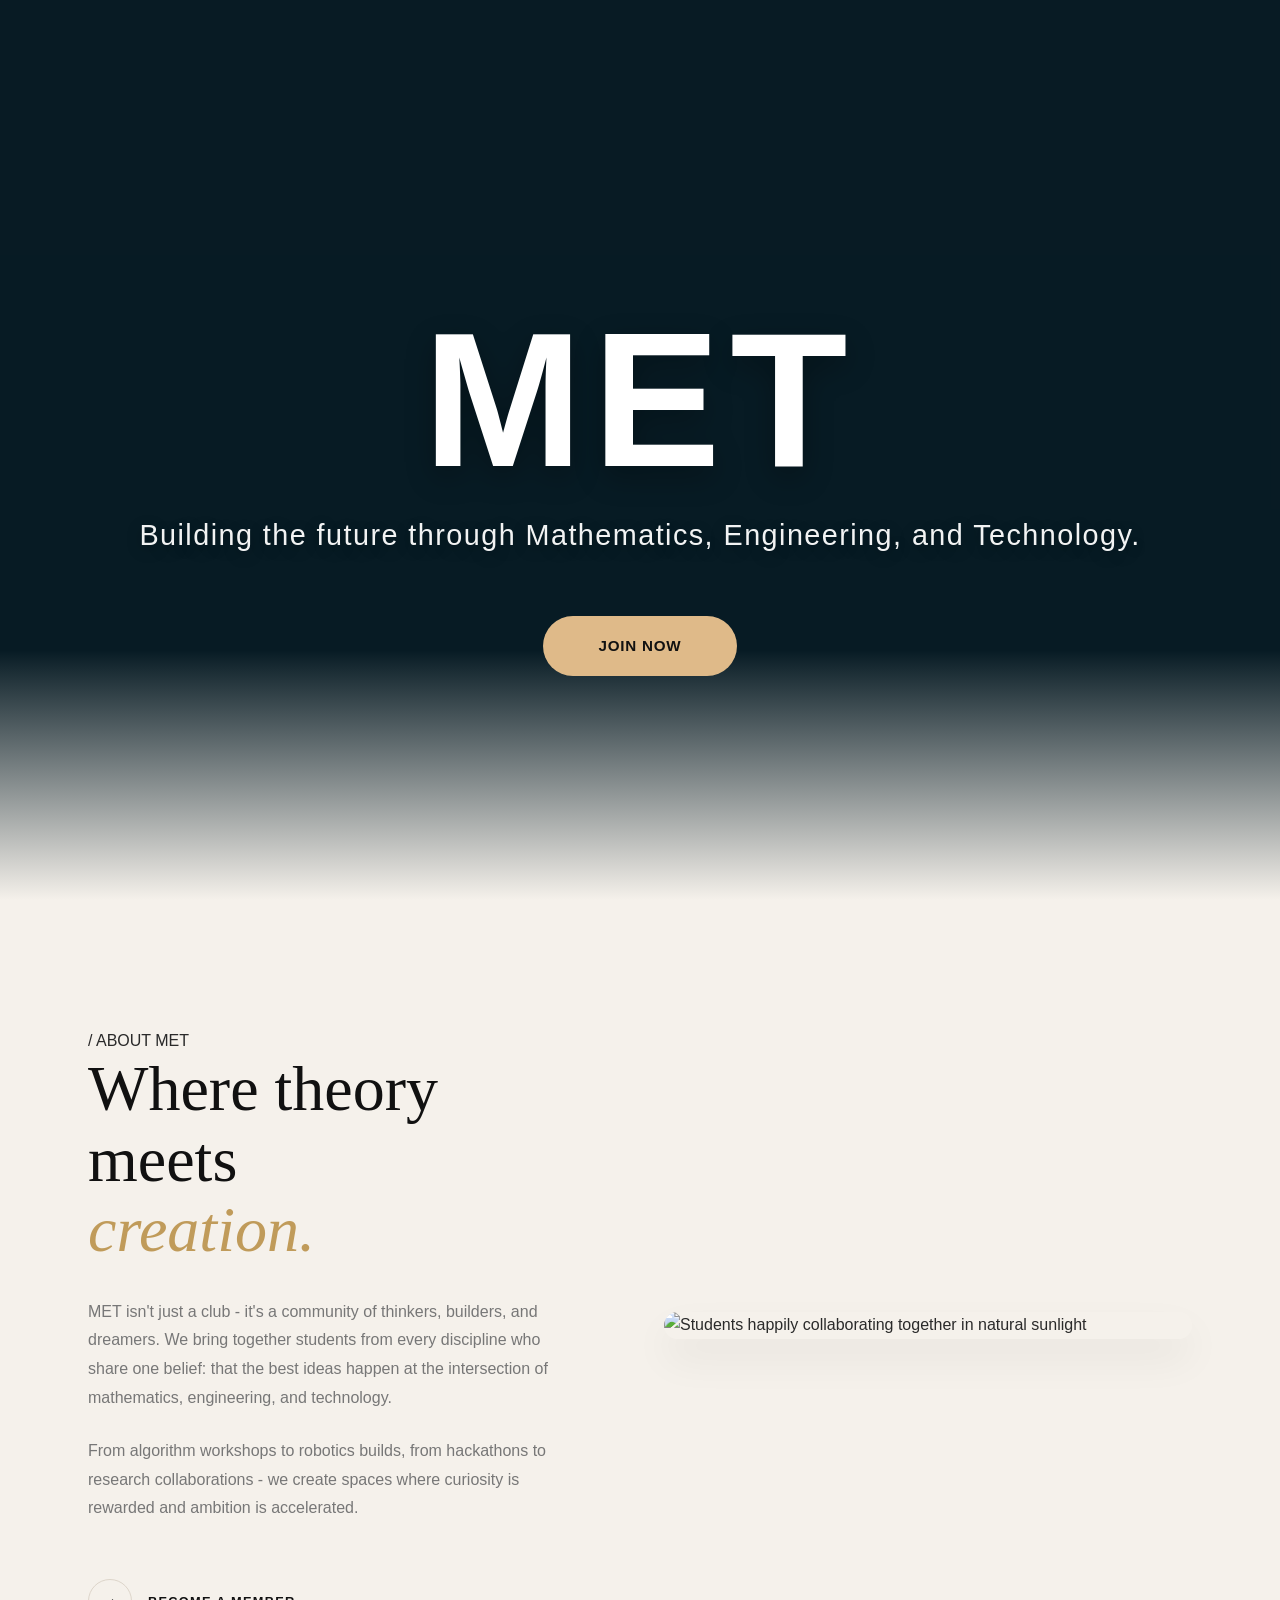
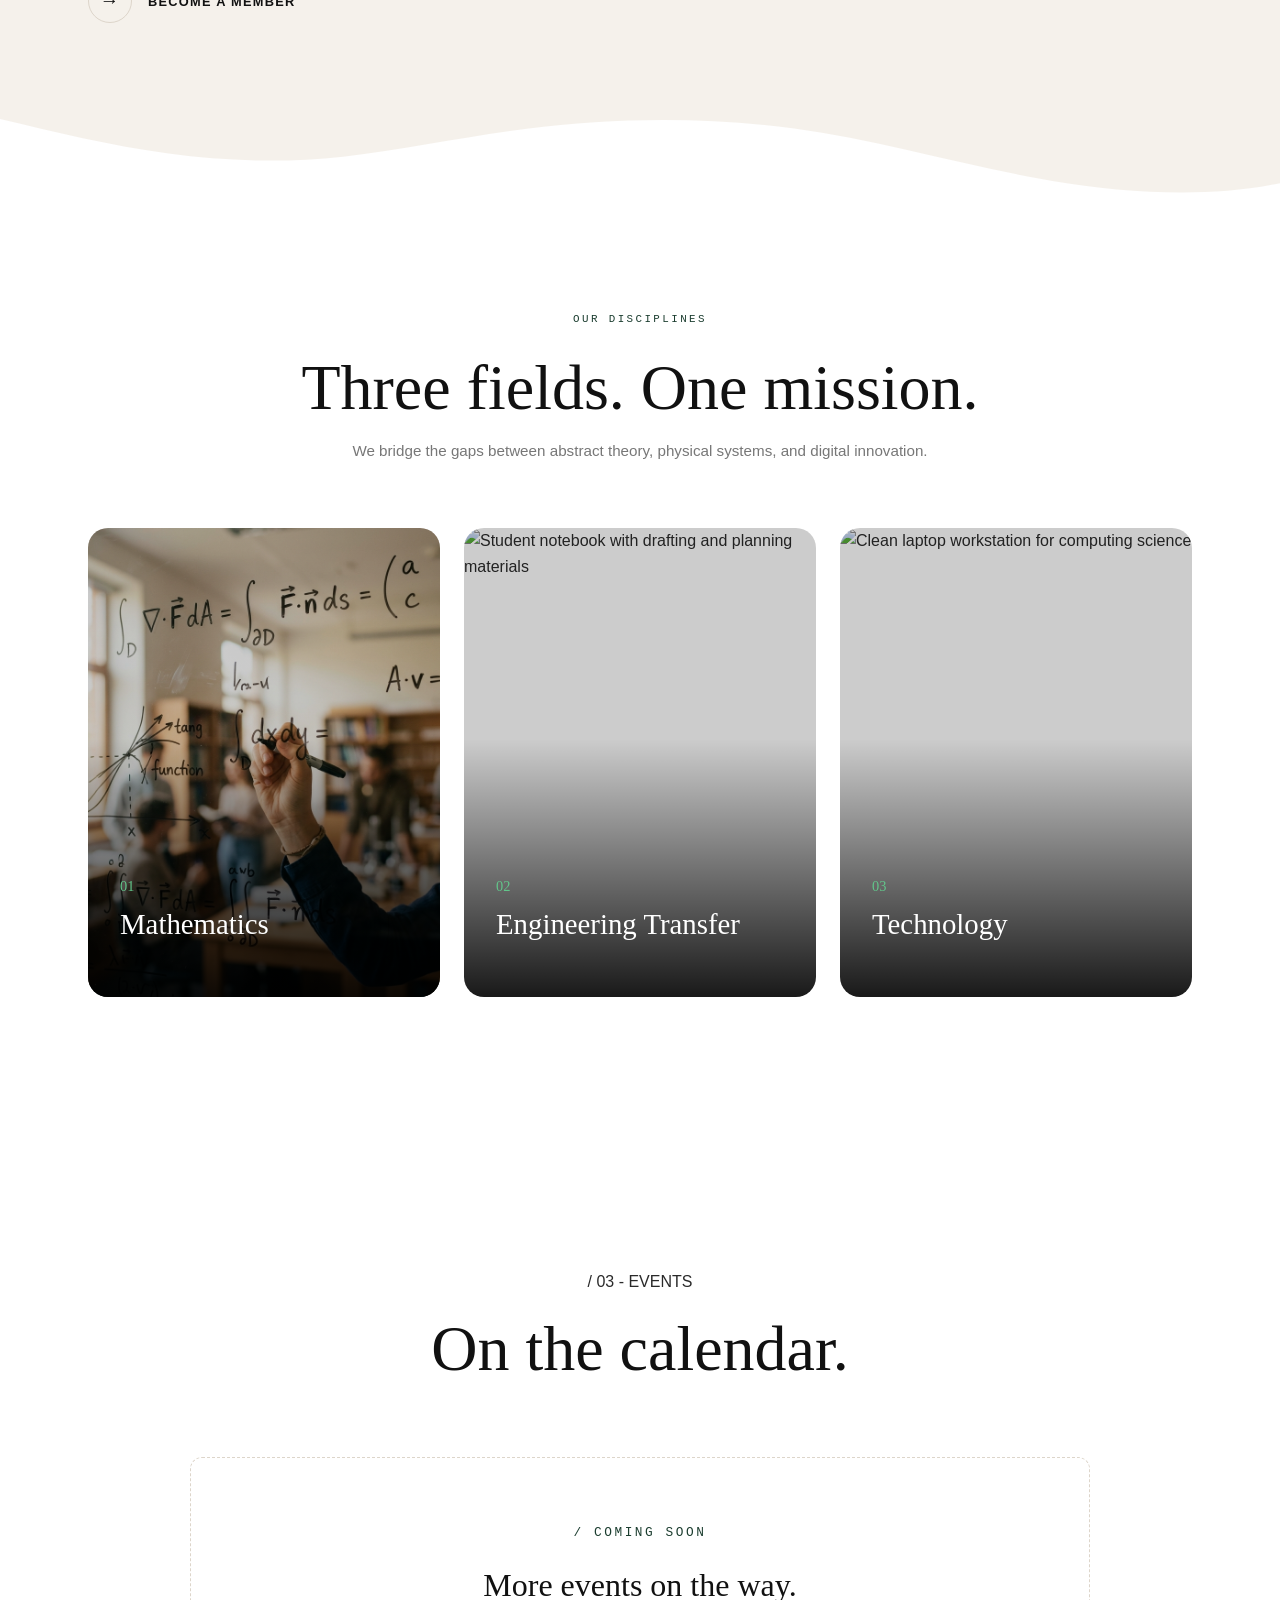
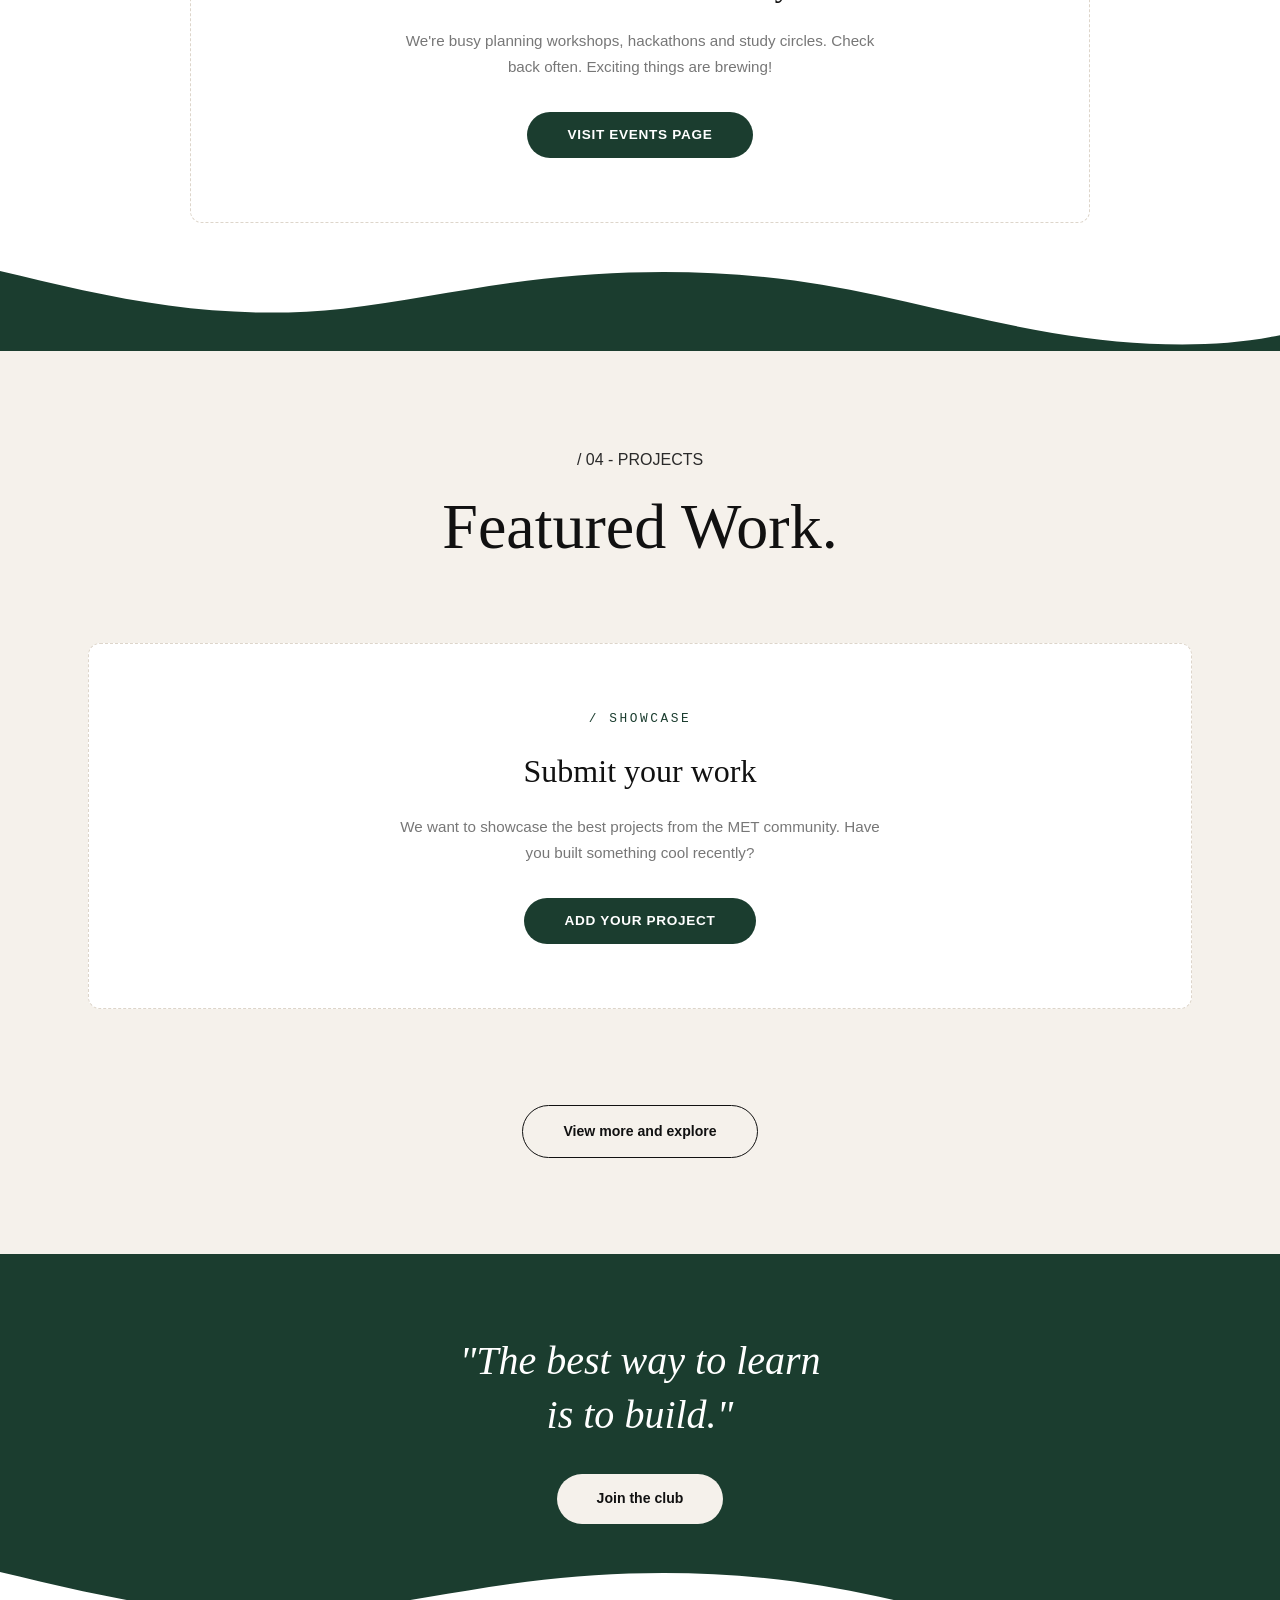
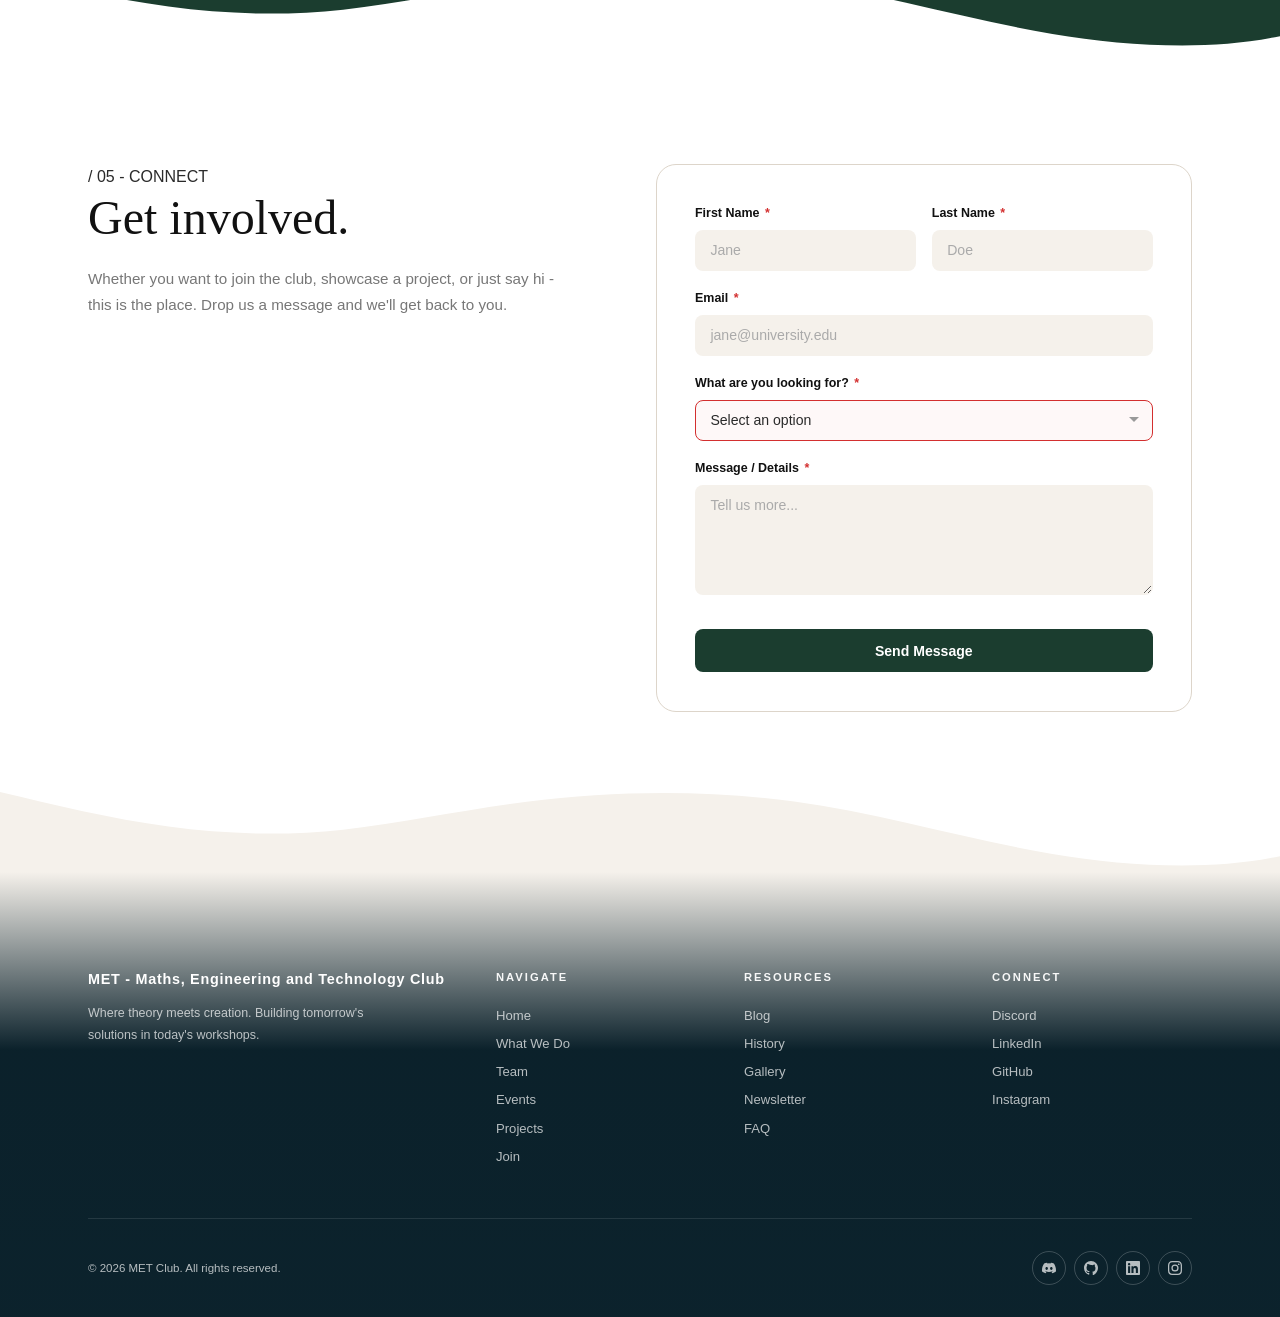
==== commit 762a5eb0: "Remove dead contact list block from index page" ====
--- a/index.html
+++ b/index.html
@@ -277,23 +277,6 @@
           <p class="connect-text">Whether you want to join the club, showcase a project, or just say hi - this is the
             place. Drop us a message and we'll get back to you.</p>
 
-          <div class="connect-list">
-            <div class="connect-item">
-              <span class="connect-icon">📧</span>
-              <span class="connect-item-label">Email</span>
-              <span class="connect-item-value"><a href="mailto:contact@metclub.org">contact@metclub.org</a></span>
-            </div>
-            <div class="connect-item">
-              <span class="connect-icon">📍</span>
-              <span class="connect-item-label">Visit</span>
-              <span class="connect-item-value">Room 201, Engineering Building</span>
-            </div>
-            <div class="connect-item">
-              <span class="connect-icon">💬</span>
-              <span class="connect-item-label">Discord</span>
-              <span class="connect-item-value"><a href="#">discord.gg/metclub</a></span>
-            </div>
-          </div>
         </div>
 
         <div class="form-card reveal-right" id="connect-form-container">
